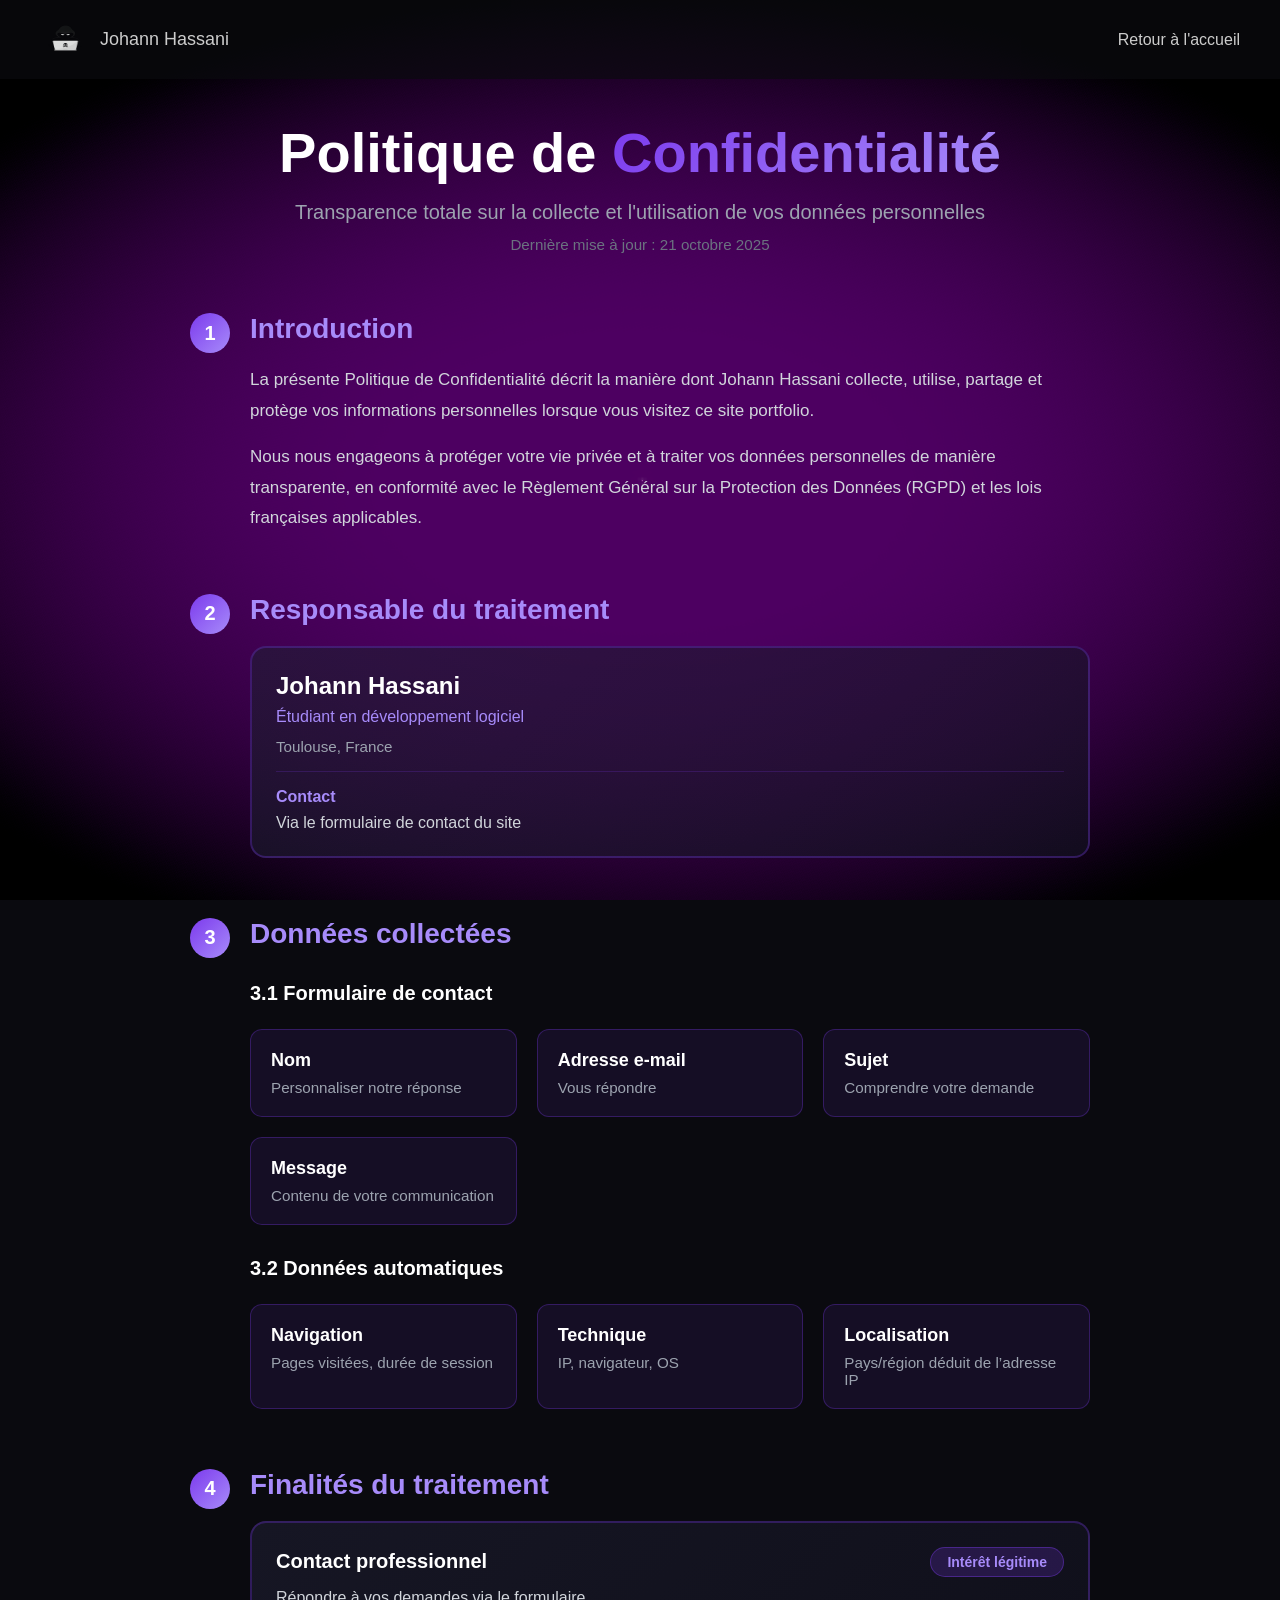
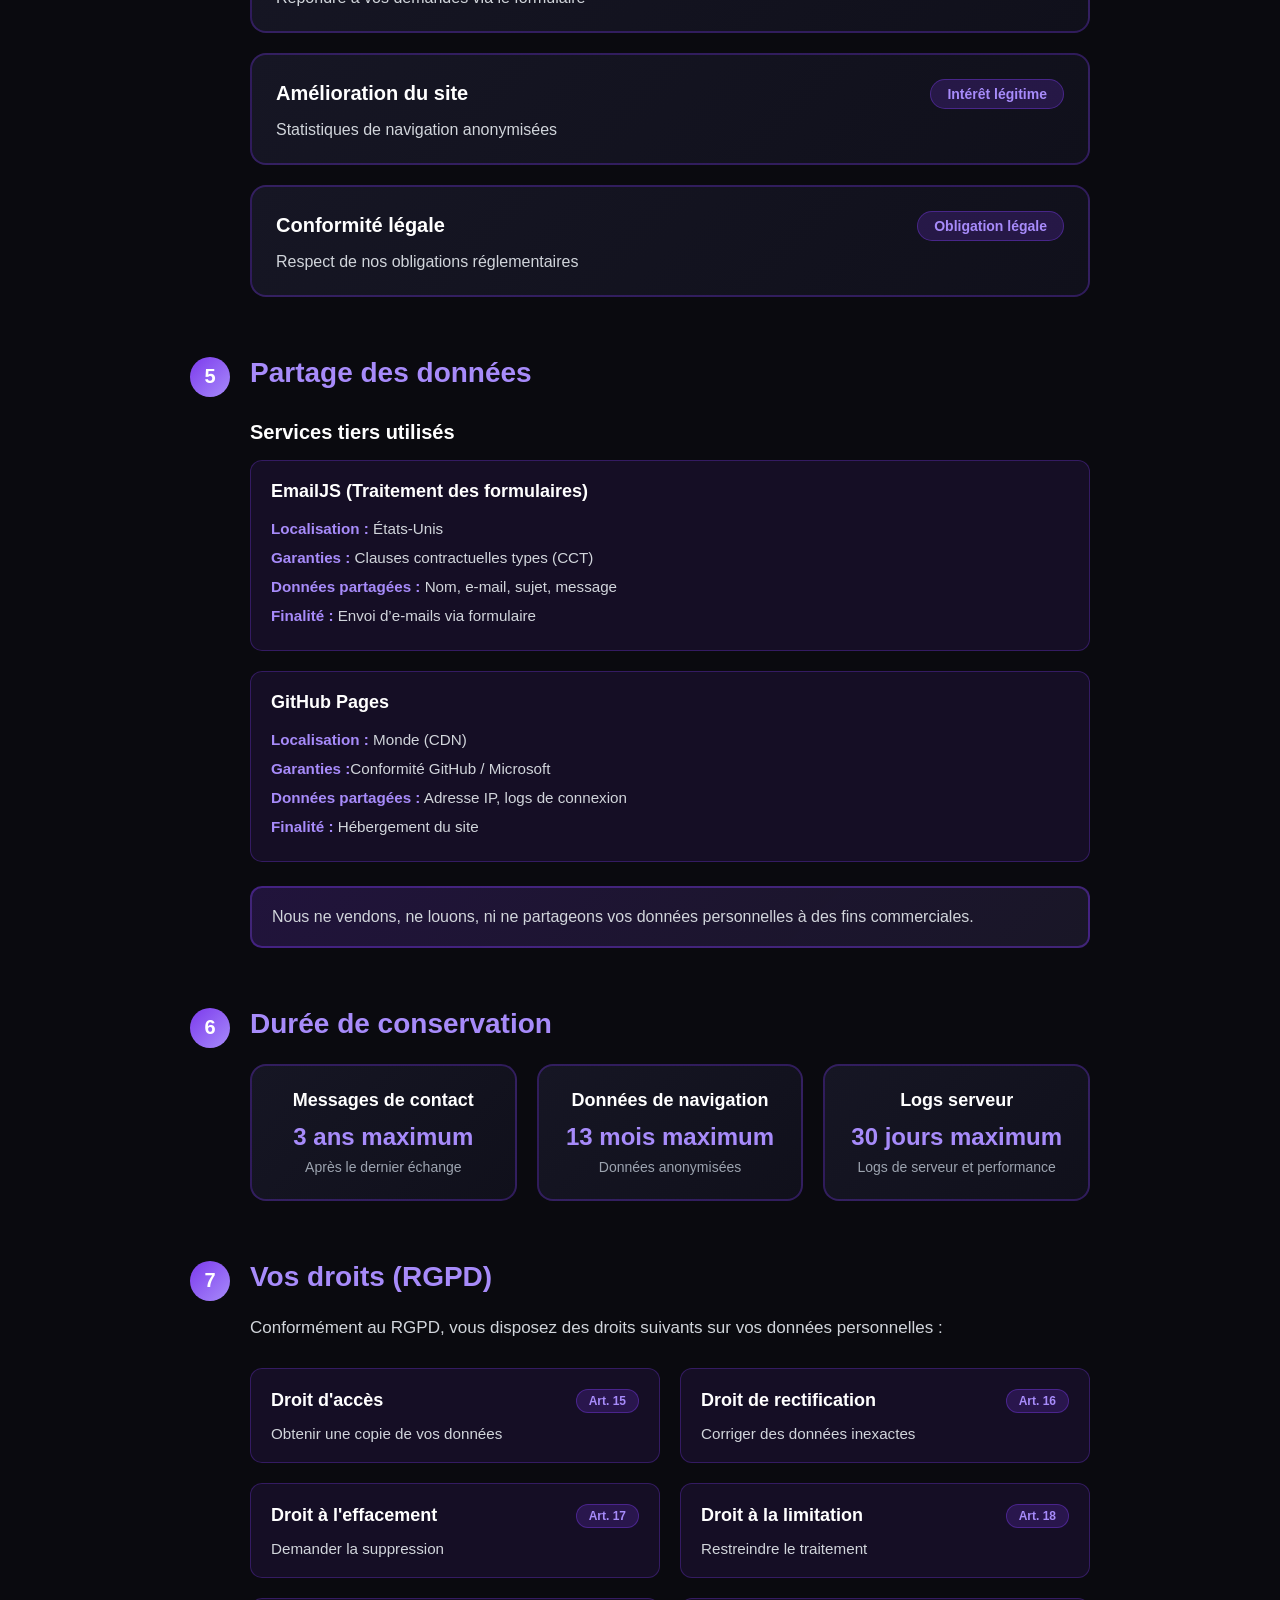
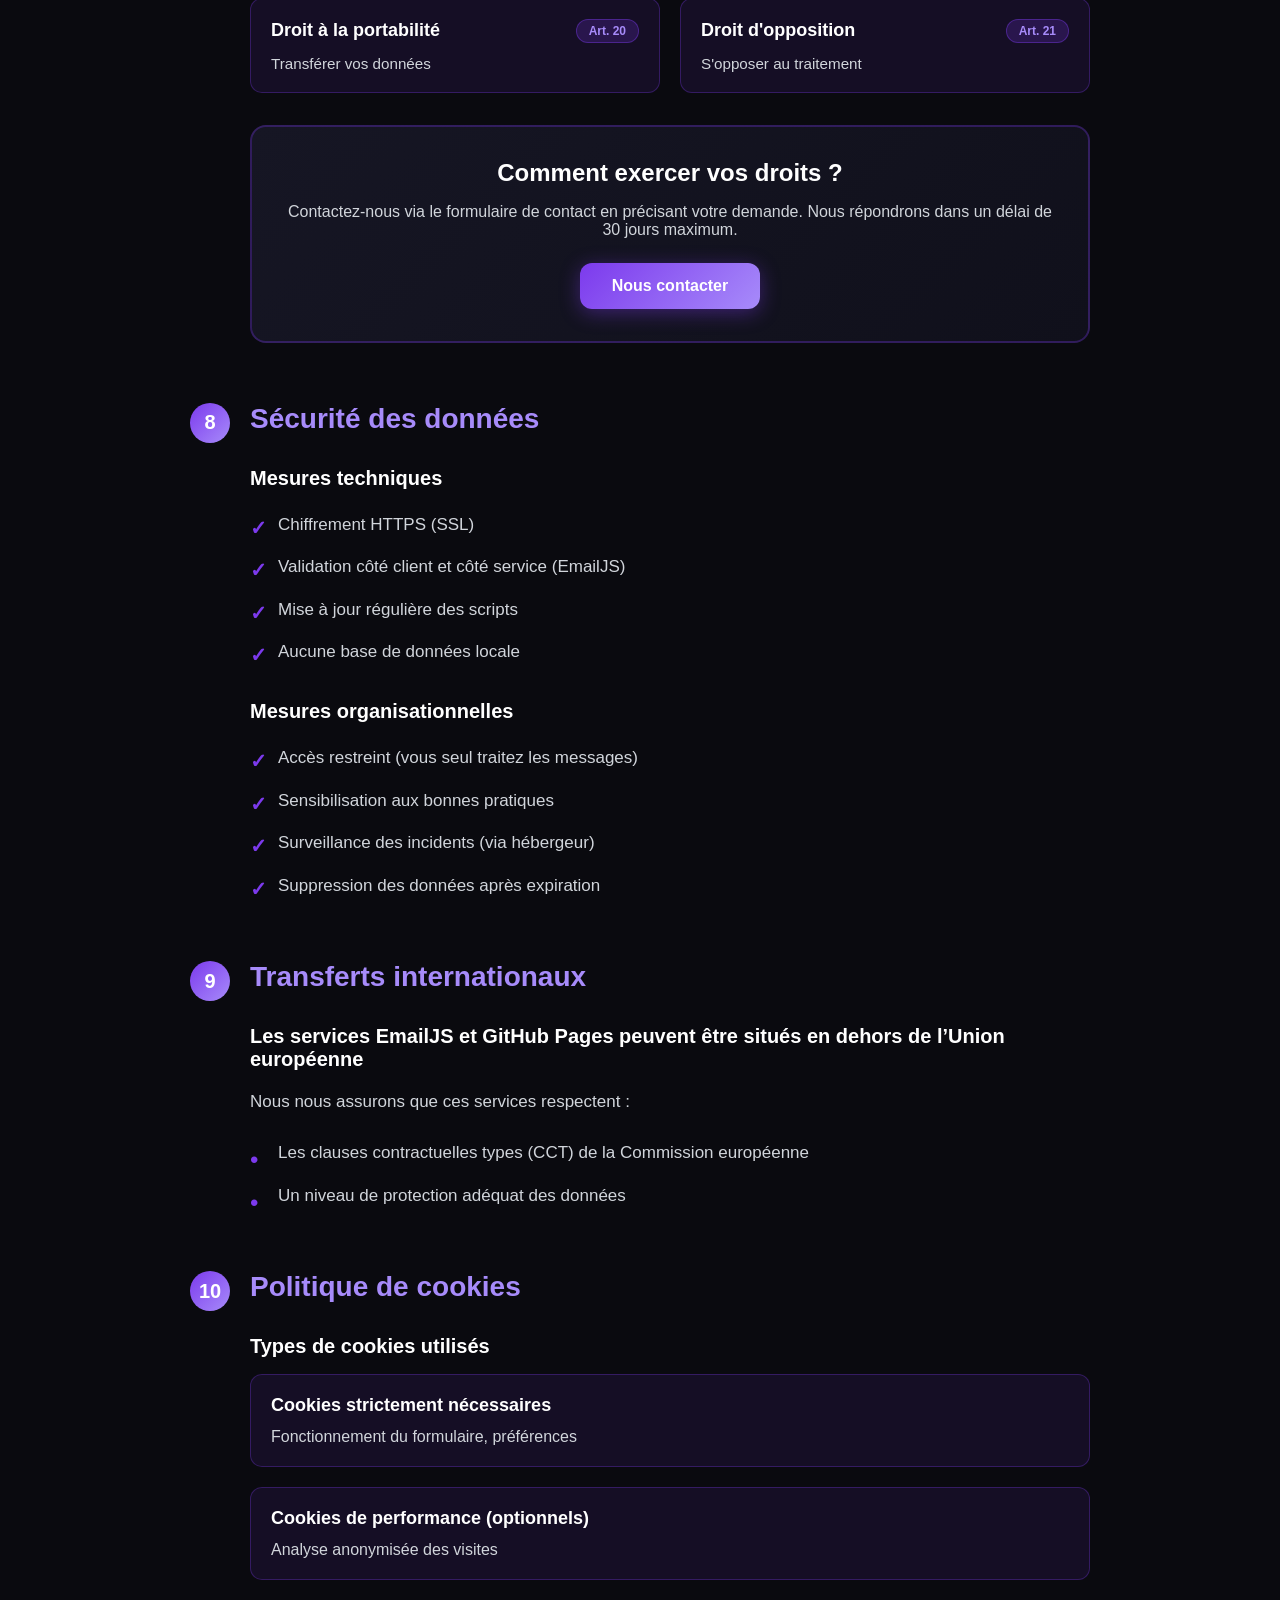
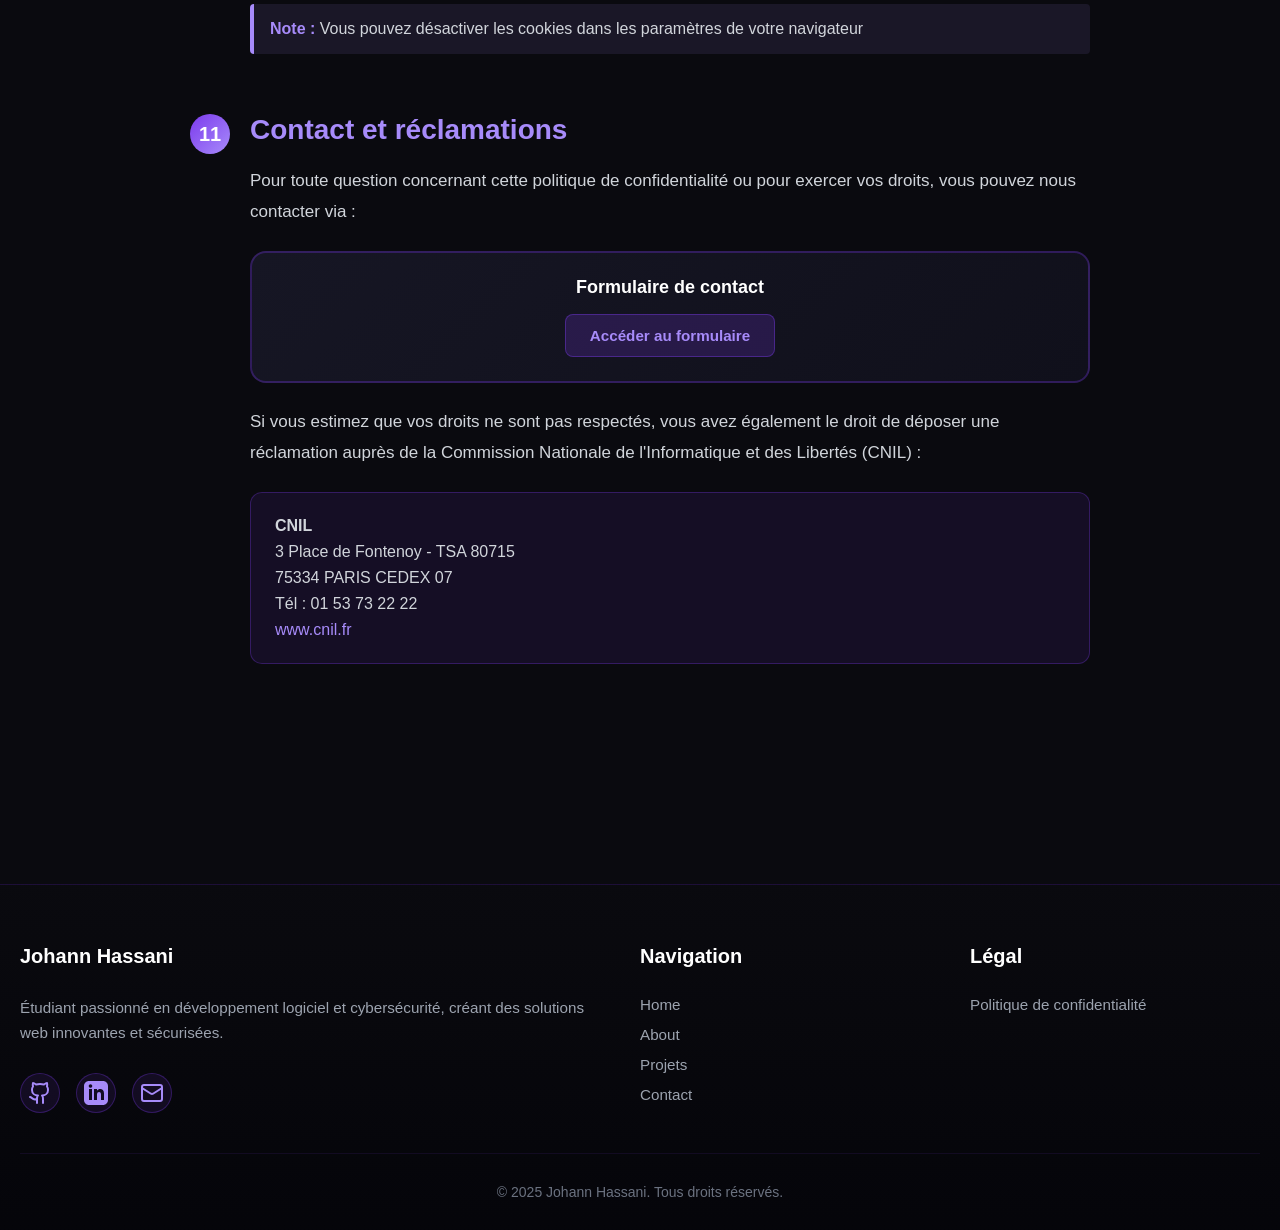
==== privacy-policy.html @ f8944fc4 "finalisation du premier proto" ====
<!DOCTYPE html>
<html lang="fr">
<head>
  <meta charset="UTF-8">
  <meta name="viewport" content="width=device-width, initial-scale=1.0">
  <title>Politique de Confidentialité - Johann Hassani</title>
  <link rel="stylesheet" href="style.css">
</head>
<body>
  <header>
    <div class="logo">
      <a href="index.html"><img src="img/logo 2.png" alt="logo"></a>
      <a href="index.html"><span>Johann Hassani</span></a>
    </div>
    <nav class="navbar">
      <ul>
        <li><a href="index.html">Retour à l'accueil</a></li>
      </ul>
    </nav>
    <button class="hamburger-menu" id="hamburger-menu" aria-label="Menu">
      <svg xmlns="http://www.w3.org/2000/svg" width="24" height="24" viewBox="0 0 24 24" fill="none" stroke="currentColor" stroke-width="2" stroke-linecap="round" stroke-linejoin="round" class="lucide lucide-menu">
        <path d="M4 5h16"/>
        <path d="M4 12h16"/>
        <path d="M4 19h16"/>
      </svg>
    </button>
  </header>

  <div class="mobile-menu-overlay" id="mobile-menu">
    <button class="mobile-menu-close" id="mobile-menu-close" aria-label="Close menu">
      <svg xmlns="http://www.w3.org/2000/svg" width="24" height="24" viewBox="0 0 24 24" fill="none" stroke="currentColor" stroke-width="2" stroke-linecap="round" stroke-linejoin="round">
        <line x1="18" y1="6" x2="6" y2="18"></line>
        <line x1="6" y1="6" x2="18" y2="18"></line>
      </svg>
    </button>
    <nav class="mobile-nav">
      <ul>
        <li><a href="index.html" class="mobile-nav-link">Retour à l'accueil</a></li>
      </ul>
    </nav>
  </div>

  <section class="privacy-policy-section">
    <div class="projects-container">
     
      <div class="privacy-header">
        <h1 class="privacy-title">Politique de <span class="highlight">Confidentialité</span></h1>
        <p class="privacy-subtitle">Transparence totale sur la collecte et l'utilisation de vos données personnelles</p>
        <p class="privacy-updated">Dernière mise à jour : 21 octobre 2025</p>
      </div>

      <div class="privacy-content">
        
        <div class="privacy-section" id="section-1">
          <div class="section-number">1</div>
          <h2 class="privacy-section-title">Introduction</h2>
          <p class="privacy-text">
            La présente Politique de Confidentialité décrit la manière dont Johann Hassani collecte, utilise, partage et protège vos informations personnelles lorsque vous visitez ce site portfolio.
        </p>
          <p class="privacy-text">
            Nous nous engageons à protéger votre vie privée et à traiter vos données personnelles de manière transparente, en conformité avec le Règlement Général sur la Protection des Données (RGPD) et les lois françaises applicables.
          </p>
        </div>

        
        <div class="privacy-section" id="section-2">
          <div class="section-number">2</div>
          <h2 class="privacy-section-title">Responsable du traitement</h2>
          <div class="info-card">
            <h3 class="card-title">Johann Hassani</h3>
            <p class="card-subtitle">Étudiant en développement logiciel</p>
            <p class="card-location">Toulouse, France</p>
            <div class="card-contact">
              <strong>Contact</strong>
              <p>Via le formulaire de contact du site</p>
            </div>
          </div>
        </div>

       
        <div class="privacy-section" id="section-3">
          <div class="section-number">3</div>
          <h2 class="privacy-section-title">Données collectées</h2>
          
          <h3 class="privacy-subsection-title">3.1 Formulaire de contact</h3>
          <div class="data-grid">
            <div class="data-item">
              <h4>Nom</h4>
              <p>Personnaliser notre réponse</p>
            </div>
            <div class="data-item">
              <h4>Adresse e-mail</h4>
              <p>Vous répondre</p>
            </div>
            <div class="data-item">
              <h4>Sujet</h4>
              <p>Comprendre votre demande</p>
            </div>
            <div class="data-item">
              <h4>Message</h4>
              <p>Contenu de votre communication</p>
            </div>
          </div>

          <h3 class="privacy-subsection-title">3.2 Données automatiques</h3>
          <div class="data-grid">
            <div class="data-item">
              <h4>Navigation</h4>
              <p>Pages visitées, durée de session</p>
            </div>
            <div class="data-item">
              <h4>Technique</h4>
              <p>IP, navigateur, OS</p>
            </div>
            <div class="data-item">
              <h4>Localisation</h4>
              <p>Pays/région déduit de l’adresse IP</p>
            </div>
          </div>
        </div>

        
        <div class="privacy-section" id="section-4">
          <div class="section-number">4</div>
          <h2 class="privacy-section-title">Finalités du traitement</h2>
          
          <div class="purpose-card">
            <div class="purpose-header">
              <h3>Contact professionnel</h3>
              <span class="legal-basis">Intérêt légitime</span>
            </div>
            <p>Répondre à vos demandes via le formulaire</p>
          </div>

          <div class="purpose-card">
            <div class="purpose-header">
              <h3>Amélioration du site</h3>
              <span class="legal-basis">Intérêt légitime</span>
            </div>
            <p>Statistiques de navigation anonymisées</p>
          </div>

          <div class="purpose-card">
            <div class="purpose-header">
              <h3>Conformité légale</h3>
              <span class="legal-basis">Obligation légale</span>
            </div>
            <p>Respect de nos obligations réglementaires</p>
          </div>
        </div>

        
        <div class="privacy-section" id="section-5">
          <div class="section-number">5</div>
          <h2 class="privacy-section-title">Partage des données</h2>
          
          <h3 class="privacy-subsection-title">Services tiers utilisés</h3>
          
          <div class="service-card">
            <h4>EmailJS (Traitement des formulaires)</h4>
            <ul class="service-details">
              <li><strong>Localisation :</strong> États-Unis</li>
              <li><strong>Garanties :</strong> Clauses contractuelles types (CCT)</li>
              <li><strong>Données partagées :</strong> Nom, e-mail, sujet, message</li>
              <li><strong>Finalité :</strong> Envoi d’e-mails via formulaire</li>
            </ul>
          </div>

          <div class="service-card">
            <h4>GitHub Pages</h4>
            <ul class="service-details">
              <li><strong>Localisation :</strong> Monde (CDN)</li>
              <li><strong>Garanties :</strong>Conformité GitHub / Microsoft</li>
              <li><strong>Données partagées :</strong> Adresse IP, logs de connexion</li>
              <li><strong>Finalité :</strong> Hébergement du site</li>
            </ul>
          </div>

          <div class="commitment-box">
            <p>Nous ne vendons, ne louons, ni ne partageons vos données personnelles à des fins commerciales.</p>
          </div>
        </div>

       
        <div class="privacy-section" id="section-6">
          <div class="section-number">6</div>
          <h2 class="privacy-section-title">Durée de conservation</h2>
          
          <div class="retention-grid">
            <div class="retention-item">
              <h4>Messages de contact</h4>
              <p class="retention-period">3 ans maximum</p>
              <p class="retention-note">Après le dernier échange</p>
            </div>
            <div class="retention-item">
              <h4>Données de navigation</h4>
              <p class="retention-period">13 mois maximum</p>
              <p class="retention-note">Données anonymisées</p>
            </div>
            <div class="retention-item">
              <h4>Logs serveur</h4>
              <p class="retention-period">30 jours maximum</p>
              <p class="retention-note">Logs de serveur et performance</p>
            </div>
          </div>
        </div>

      
        <div class="privacy-section" id="section-7">
          <div class="section-number">7</div>
          <h2 class="privacy-section-title">Vos droits (RGPD)</h2>
          <p class="privacy-text">
            Conformément au RGPD, vous disposez des droits suivants sur vos données personnelles :
          </p>
          
          <div class="rights-grid">
            <div class="right-item">
              <div class="right-header">
                <h4>Droit d'accès</h4>
                <span class="article">Art. 15</span>
              </div>
              <p>Obtenir une copie de vos données</p>
            </div>
            <div class="right-item">
              <div class="right-header">
                <h4>Droit de rectification</h4>
                <span class="article">Art. 16</span>
              </div>
              <p>Corriger des données inexactes</p>
            </div>
            <div class="right-item">
              <div class="right-header">
                <h4>Droit à l'effacement</h4>
                <span class="article">Art. 17</span>
              </div>
              <p>Demander la suppression</p>
            </div>
            <div class="right-item">
              <div class="right-header">
                <h4>Droit à la limitation</h4>
                <span class="article">Art. 18</span>
              </div>
              <p>Restreindre le traitement</p>
            </div>
            <div class="right-item">
              <div class="right-header">
                <h4>Droit à la portabilité</h4>
                <span class="article">Art. 20</span>
              </div>
              <p>Transférer vos données</p>
            </div>
            <div class="right-item">
              <div class="right-header">
                <h4>Droit d'opposition</h4>
                <span class="article">Art. 21</span>
              </div>
              <p>S'opposer au traitement</p>
            </div>
          </div>

          <div class="exercise-rights-box">
            <h3>Comment exercer vos droits ?</h3>
            <p>Contactez-nous via le formulaire de contact en précisant votre demande. Nous répondrons dans un délai de 30 jours maximum.</p>
            <a href="index.html#contact" class="btn-contact-rights">Nous contacter</a>
          </div>
        </div>

      
        <div class="privacy-section" id="section-8">
          <div class="section-number">8</div>
          <h2 class="privacy-section-title">Sécurité des données</h2>
          
          <h3 class="privacy-subsection-title">Mesures techniques</h3>
          <ul class="security-list">
            <li>Chiffrement HTTPS (SSL)</li>
            <li>Validation côté client et côté service (EmailJS)</li>
            <li>Mise à jour régulière des scripts</li>
            <li>Aucune base de données locale</li>
          </ul>

          <h3 class="privacy-subsection-title">Mesures organisationnelles</h3>
          <ul class="security-list">
            <li>Accès restreint (vous seul traitez les messages)</li>
            <li>Sensibilisation aux bonnes pratiques</li>
            <li>Surveillance des incidents (via hébergeur)</li>
            <li>Suppression des données après expiration</li>
          </ul>
        </div>

       
        <div class="privacy-section" id="section-9">
          <div class="section-number">9</div>
          <h2 class="privacy-section-title">Transferts internationaux</h2>
          
          <h3 class="privacy-subsection-title">Les services EmailJS et GitHub Pages peuvent être situés en dehors de l’Union européenne</h3>
          <p class="privacy-text">
            Nous nous assurons que ces services respectent :
        </p>
          <ul class="transfer-list">
            <li>Les clauses contractuelles types (CCT) de la Commission européenne</li>
            <li>Un niveau de protection adéquat des données</li>
          </ul>
        </div>

      
        <div class="privacy-section" id="section-10">
          <div class="section-number">10</div>
          <h2 class="privacy-section-title">Politique de cookies</h2>
          
          <h3 class="privacy-subsection-title">Types de cookies utilisés</h3>
          
          <div class="cookie-card">
            <h4>Cookies strictement nécessaires</h4>
            <p>Fonctionnement du formulaire, préférences</p>
          </div>

          <div class="cookie-card">
            <h4>Cookies de performance (optionnels)</h4>
            <p>Analyse anonymisée des visites</p>
          </div>

          <p class="cookie-note">
            <strong>Note :</strong> Vous pouvez désactiver les cookies dans les paramètres de votre navigateur
          </p>
        </div>

      
        <div class="privacy-section" id="section-11">
          <div class="section-number">11</div>
          <h2 class="privacy-section-title">Contact et réclamations</h2>
          <p class="privacy-text">
            Pour toute question concernant cette politique de confidentialité ou pour exercer vos droits, 
            vous pouvez nous contacter via :
          </p>
          <div class="contact-methods">
            <div class="contact-method">
              <h4>Formulaire de contact</h4>
              <a href="index.html#contact" class="btn-contact-method">Accéder au formulaire</a>
            </div>
          </div>
          <p class="privacy-text">
            Si vous estimez que vos droits ne sont pas respectés, vous avez également le droit de déposer 
            une réclamation auprès de la Commission Nationale de l'Informatique et des Libertés (CNIL) :
          </p>
          <div class="cnil-info">
            <p><strong>CNIL</strong></p>
            <p>3 Place de Fontenoy - TSA 80715</p>
            <p>75334 PARIS CEDEX 07</p>
            <p>Tél : 01 53 73 22 22</p>
            <p><a href="https://www.cnil.fr" target="_blank" rel="noopener noreferrer">www.cnil.fr</a></p>
          </div>
        </div>
      </div>
    </div>
  </section>

  <footer class="footer">
    <div class="footer-container">
      <div class="footer-grid">
        <div class="footer-column">
          <h3 class="footer-heading">Johann Hassani</h3>
          <p class="footer-text">
            Étudiant passionné en développement logiciel et cybersécurité, 
            créant des solutions web innovantes et sécurisées.
          </p>
          <div class="footer-social">
            <a href="https://github.com/Nawa447" target="_blank" rel="noopener noreferrer" class="social-link" aria-label="GitHub">
              <svg xmlns="http://www.w3.org/2000/svg" width="24" height="24" viewBox="0 0 24 24" fill="none" stroke="currentColor" stroke-width="2" stroke-linecap="round" stroke-linejoin="round" class="lucide lucide-github-icon lucide-github"><path d="M15 22v-4a4.8 4.8 0 0 0-1-3.5c3 0 6-2 6-5.5.08-1.25-.27-2.48-1-3.5.28-1.15.28-2.35 0-3.5 0 0-1 0-3 1.5-2.64-.5-5.36-.5-8 0C6 2 5 2 5 2c-.3 1.15-.3 2.35 0 3.5A5.403 5.403 0 0 0 4 9c0 3.5 3 5.5 6 5.5-.39.49-.68 1.05-.85 1.65-.17.6-.22 1.23-.15 1.85v4"/><path d="M9 18c-4.51 2-5-2-7-2"/></svg>
            </a>
            <a href="https://www.linkedin.com/in/johann-hassani-3046b432a/" target="_blank" rel="noopener noreferrer" class="social-link" aria-label="LinkedIn">
              <svg xmlns="http://www.w3.org/2000/svg" width="24" height="24" viewBox="0 0 24 24" fill="currentColor"><path d="M19 0h-14c-2.761 0-5 2.239-5 5v14c0 2.761 2.239 5 5 5h14c2.762 0 5-2.239 5-5v-14c0-2.761-2.238-5-5-5zm-11 19h-3v-11h3v11zm-1.5-12.268c-.966 0-1.75-.79-1.75-1.764s.784-1.764 1.75-1.764 1.75.79 1.75 1.764-.783 1.764-1.75 1.764zm13.5 12.268h-3v-5.604c0-3.368-4-3.113-4 0v5.604h-3v-11h3v1.765c1.396-2.586 7-2.777 7 2.476v6.759z"/></svg>
            </a>
            <a href="#contact" class="social-link" aria-label="Email">
              <svg xmlns="http://www.w3.org/2000/svg" width="24" height="24" viewBox="0 0 24 24" fill="none" stroke="currentColor" stroke-width="2" stroke-linecap="round" stroke-linejoin="round" class="lucide lucide-mail-icon lucide-mail"><path d="m22 7-8.991 5.727a2 2 0 0 1-2.009 0L2 7"/><rect x="2" y="4" width="20" height="16" rx="2"/></svg>
            </a>
          </div>
        </div>

        <div class="footer-column">
          <h3 class="footer-heading">Navigation</h3>
          <ul class="footer-links">
            <li><a href="#home">Home</a></li>
            <li><a href="#about">About</a></li>
            <li><a href="#projects">Projets</a></li>
            <li><a href="#contact">Contact</a></li>
          </ul>
        </div>

        <div class="footer-column">
          <h3 class="footer-heading">Légal</h3>
          <ul class="footer-links">
            <li><a href="privacy-policy.html">Politique de confidentialité</a></li>
          </ul>
        </div>
      </div>

      <div class="footer-bottom">
        <p class="footer-copyright">
          © 2025 Johann Hassani. Tous droits réservés.
        </p>
      </div>
    </div>
  </footer>

  <script src="open-modal.js"></script>
</body>
</html>
---- style.css ----
/* Reset simple */
* {
  margin: 0;
  padding: 0;
  box-sizing: border-box;
}

body {
  font-family: Arial, sans-serif;
  background-color: #0a0a0f;
  color: white;
  background-image: url("img/test.png");
  background-size: cover;
  background-position: center;
  background-attachment: fixed; /* L'image reste fixe lorsqu'on fait défiler la page */
  min-height: 100vh; /* min-height au lieu de height pour éviter les problèmes de scroll */
}

/* Header */
header {
  position: fixed;
  top: 0;
  left: 0;
  width: 100%;
  background-color: rgba(10, 10, 15, 0.7); /* Fond semi-transparent pour lisibilité */
  display: flex;
  align-items: center;
  justify-content: space-between;
  padding: 12px 40px;
  z-index: 1000;
}
html {
  scroll-behavior: smooth;
}
a {
  text-decoration: none;
}

/* Added hamburger menu styles */
/* Enhanced hamburger menu button with gradient and animations */
.hamburger-menu {
  display: none;
  background: linear-gradient(135deg, rgba(124, 58, 237, 0.2), rgba(167, 139, 250, 0.1));
  border: 2px solid rgba(167, 139, 250, 0.3);
  border-radius: 12px;
  cursor: pointer;
  padding: 10px;
  color: #fff;
  transition: all 0.3s cubic-bezier(0.4, 0, 0.2, 1);
  box-shadow: 0 2px 10px rgba(124, 58, 237, 0.2);
}

.hamburger-menu:hover {
  background: linear-gradient(135deg, rgba(124, 58, 237, 0.3), rgba(167, 139, 250, 0.2));
  border-color: rgba(167, 139, 250, 0.5);
  transform: scale(1.05);
  box-shadow: 0 4px 20px rgba(124, 58, 237, 0.4);
}

.hamburger-menu:active {
  transform: scale(0.95);
}

.hamburger-menu svg {
  display: block;
  width: 28px;
  height: 28px;
}

/* Added mobile menu overlay styles */
/* Enhanced mobile menu overlay with animated gradient background */
.mobile-menu-overlay {
  display: none;
  position: fixed;
  top: 0;
  right: -100%;
  width: 100%;
  height: 100vh;
  background: linear-gradient(135deg, rgba(10, 10, 15, 0.98), rgba(30, 30, 50, 0.98));
  backdrop-filter: blur(20px);
  z-index: 2000;
  transition: right 0.4s cubic-bezier(0.4, 0, 0.2, 1);
  align-items: center;
  justify-content: center;
  overflow: hidden;
}

.mobile-menu-overlay::before {
  content: "";
  position: absolute;
  top: -50%;
  right: -50%;
  width: 200%;
  height: 200%;
  background: radial-gradient(circle, rgba(124, 58, 237, 0.1) 0%, transparent 70%);
  animation: pulse 4s ease-in-out infinite;
}

@keyframes pulse {
  0%,
  100% {
    transform: scale(1);
    opacity: 0.5;
  }
  50% {
    transform: scale(1.1);
    opacity: 0.8;
  }
}

.mobile-menu-overlay.active {
  display: flex;
  right: 0;
}

/* Enhanced close button with circular design and rotation animation */
.mobile-menu-close {
  position: absolute;
  top: 24px;
  right: 24px;
  background: linear-gradient(135deg, rgba(124, 58, 237, 0.3), rgba(167, 139, 250, 0.2));
  border: 2px solid rgba(167, 139, 250, 0.4);
  border-radius: 50%;
  width: 56px;
  height: 56px;
  display: flex;
  align-items: center;
  justify-content: center;
  cursor: pointer;
  color: #ffffff;
  transition: all 0.3s cubic-bezier(0.4, 0, 0.2, 1);
  z-index: 10;
  box-shadow: 0 4px 20px rgba(124, 58, 237, 0.3);
}

.mobile-menu-close:hover {
  background: linear-gradient(135deg, rgba(124, 58, 237, 0.5), rgba(167, 139, 250, 0.3));
  border-color: rgba(167, 139, 250, 0.6);
  transform: rotate(90deg) scale(1.1);
  box-shadow: 0 6px 30px rgba(124, 58, 237, 0.5);
}

.mobile-menu-close:active {
  transform: rotate(90deg) scale(0.95);
}

/* Enhanced mobile navigation with better spacing */
.mobile-nav {
  position: relative;
  z-index: 5;
  width: 100%;
  padding: 0 40px;
}

.mobile-nav ul {
  list-style: none;
  display: flex;
  flex-direction: column;
  gap: 20px;
  text-align: center;
}

/* Enhanced navigation links with gradient effects and animations */
.mobile-nav-link {
  position: relative;
  text-decoration: none;
  color: #fff;
  font-size: 2.5rem;
  font-weight: 700;
  transition: all 0.4s cubic-bezier(0.4, 0, 0.2, 1);
  display: block;
  padding: 16px 24px;
  border-radius: 16px;
  overflow: hidden;
}

.mobile-nav-link::before {
  content: "";
  position: absolute;
  top: 0;
  left: -100%;
  width: 100%;
  height: 100%;
  background: linear-gradient(90deg, transparent, rgba(124, 58, 237, 0.2), transparent);
  transition: left 0.6s ease;
}

.mobile-nav-link:hover::before {
  left: 100%;
}

.mobile-nav-link::after {
  content: "";
  position: absolute;
  bottom: 0;
  left: 50%;
  width: 0;
  height: 3px;
  background: linear-gradient(90deg, #7c3aed, #a78bfa);
  transform: translateX(-50%);
  transition: width 0.4s ease;
  border-radius: 2px;
}

.mobile-nav-link:hover::after {
  width: 80%;
}

.mobile-nav-link:hover {
  color: #a78bfa;
  transform: translateX(12px) scale(1.05);
  text-shadow: 0 0 20px rgba(167, 139, 250, 0.5);
  background: rgba(124, 58, 237, 0.1);
}

.mobile-nav-link:active {
  transform: translateX(8px) scale(1);
}

/* Staggered entrance animations for navigation links */
.mobile-menu-overlay.active .mobile-nav-link {
  animation: slideInRight 0.5s cubic-bezier(0.4, 0, 0.2, 1) forwards;
  opacity: 0;
}

.mobile-menu-overlay.active .mobile-nav-link:nth-child(1) {
  animation-delay: 0.1s;
}

.mobile-menu-overlay.active .mobile-nav-link:nth-child(2) {
  animation-delay: 0.2s;
}

.mobile-menu-overlay.active .mobile-nav-link:nth-child(3) {
  animation-delay: 0.3s;
}

.mobile-menu-overlay.active .mobile-nav-link:nth-child(4) {
  animation-delay: 0.4s;
}

@keyframes slideInRight {
  from {
    opacity: 0;
    transform: translateX(-50px);
  }
  to {
    opacity: 1;
    transform: translateX(0);
  }
}

/* Logo */
.logo {
  display: flex;
  align-items: center;
  font-size: 18px;
  font-weight: bold;
}

.logo img {
  width: 50px; /* Augmenter la taille ici */
  height: 50px; /* Augmenter la taille ici */
  border-radius: 50%;
  margin-right: 10px;
}
.logo span {
  color: #ccc;
  font-weight: 500;
}

/* Navigation */
nav ul {
  display: flex;
  list-style: none;
  gap: 30px;
}

nav a {
  text-decoration: none;
  color: #ccc;
  font-weight: 500;
  transition: color 0.3s;
}

nav a:hover {
  color: #fff;
}

.container {
  display: flex;
  justify-content: center;
  width: 100%;
  margin-top: -40vh;
  padding-top: 0;
  /* Ajout d'un padding-top pour créer de l'espace entre l'intro et le modèle 3D */
  padding-top: 80px;
}

model-viewer {
  width: 60%;
  height: 800px;
}

/* Hero Section */
.hero-section {
  position: relative;
  height: auto;
  min-height: 60vh;
  padding-top: 120px;
  display: flex;
  align-items: center;
  padding-left: 80px;
  overflow: hidden;
  transition: opacity 0.3s;
}

.hero-content {
  position: relative;
  z-index: 2;
  max-width: 800px;
}

.hero-title {
  font-size: 72px;
  font-weight: 800;
  margin-bottom: 20px;
  line-height: 1.1;
  animation: fadeInUp 1s ease-out 0.2s both;
}

.highlight {
  background: linear-gradient(135deg, #7c3aed, #a78bfa);
  -webkit-background-clip: text;
  -webkit-text-fill-color: transparent;
  background-clip: text;
}

.hero-subtitle {
  font-size: 24px;
  color: #ccc;
  font-weight: 300;
  line-height: 1.6;
  animation: fadeInUp 1s ease-out 0.4s both;
}



/* About Section */
.about-section {
  min-height: 100vh;
  padding: 80px 20px;
}

.about-title {
  font-size: 4rem;
  font-weight: 900;
  margin-bottom: 40px;
  color: #ffffff;
  text-align: center;
}

.about-intro {
  background: linear-gradient(135deg, rgba(30, 30, 50, 0.6), rgba(20, 20, 35, 0.6));
  border: 2px solid rgba(124, 58, 237, 0.3);
  border-radius: 20px;
  padding: 40px;
  margin-bottom: 60px;
  text-align: center;
}

.about-subtitle {
  font-size: 2rem;
  font-weight: 700;
  margin-bottom: 20px;
  color: #ffffff;
}

.about-description {
  font-size: 1.125rem;
  line-height: 1.8;
  color: #d1d5db;
  max-width: 900px;
  margin: 0 auto;
}

.about-grid {
  display: grid;
  grid-template-columns: repeat(auto-fit, minmax(450px, 1fr));
  gap: 40px;
  margin-bottom: 60px;
}

.about-column {
  background: linear-gradient(135deg, rgba(30, 30, 50, 0.4), rgba(20, 20, 35, 0.4));
  border: 1px solid rgba(124, 58, 237, 0.2);
  border-radius: 20px;
  padding: 32px;
}

.about-section-header {
  display: flex;
  align-items: center;
  gap: 12px;
  margin-bottom: 24px;
}

.section-icon {
  color: #7c3aed;
  width: 24px;
  height: 24px;
}

.about-section-title {
  font-size: 1.5rem;
  font-weight: 700;
  color: #ffffff;
}

/* Formation List */
.formation-list {
  display: flex;
  flex-direction: column;
  gap: 24px;
}

.formation-item {
  display: flex;
  gap: 16px;
  position: relative;
}

.formation-item:not(:last-child)::after {
  content: "";
  position: absolute;
  left: 7px;
  top: 32px;
  width: 2px;
  height: calc(100% + 8px);
  background: rgba(124, 58, 237, 0.3);
}

.formation-dot {
  width: 16px;
  height: 16px;
  border-radius: 50%;
  background: #7c3aed;
  margin-top: 4px;
  flex-shrink: 0;
  box-shadow: 0 0 10px rgba(124, 58, 237, 0.5);
}

.formation-content {
  flex: 1;
}

.formation-title {
  font-size: 1.125rem;
  font-weight: 600;
  color: #ffffff;
  margin-bottom: 4px;
}

.formation-school {
  font-size: 0.95rem;
  color: #9ca3af;
  margin-bottom: 4px;
}

.formation-date {
  font-size: 0.875rem;
  color: #7c3aed;
  font-weight: 500;
}

/* Skills Tags */
.skills-tags {
  display: flex;
  flex-wrap: wrap;
  gap: 12px;
}

.skill-tag {
  padding: 10px 18px;
  background: rgba(124, 58, 237, 0.15);
  border: 1px solid rgba(124, 58, 237, 0.3);
  border-radius: 12px;
  font-size: 0.95rem;
  font-weight: 500;
  color: #a78bfa;
  transition: all 0.3s ease;
  cursor: default;
}

.skill-tag:hover {
  background: rgba(124, 58, 237, 0.25);
  border-color: rgba(124, 58, 237, 0.5);
  transform: translateY(-2px);
  box-shadow: 0 4px 12px rgba(124, 58, 237, 0.3);
}

/* Download CV Button */
.about-cta {
  display: flex;
  justify-content: center;
  margin-top: 60px;
}

.btn-download-cv {
  display: inline-flex;
  align-items: center;
  gap: 12px;
  padding: 18px 40px;
  background: linear-gradient(135deg, #7c3aed 0%, #a78bfa 100%);
  color: #ffffff;
  font-size: 1.125rem;
  font-weight: 600;
  text-decoration: none;
  border-radius: 16px;
  transition: all 0.3s ease;
  box-shadow: 0 4px 20px rgba(124, 58, 237, 0.4);
}

.btn-download-cv:hover {
  transform: translateY(-4px);
  box-shadow: 0 8px 30px rgba(124, 58, 237, 0.6);
}

.btn-download-cv:active {
  transform: translateY(-2px);
}


/*timline*/
.timeline {
  position: relative;
  max-width: 1200px;
  margin: 100px auto;
}

.box {
  padding: 10px 50px;
  position: relative;
  width: 50%;
}

.job {
  color: #a78bfa;
}

.text-box {
  padding: 20px 30px;
  position: relative;
  background: linear-gradient(135deg, rgba(30, 30, 50, 0.8), #141423e6);
  border: 2px solid rgba(124, 58, 237, 0.3);
  border-radius: 15px;
  font-size: 15px;
}

.left-box {
  left: 0;
}
.right-box {
  left: 50%;
}

.box img {
  position: absolute;
  width: 80px;
  height: 80px;
  border-radius: 50%;
  right: -39px;
  top: 32px;
  z-index: 10;

  background: #1a1a2e;
  border: 3px solid #7c3aed;
  box-shadow: 0 0 20px rgba(124, 58, 237, 0.5);
}

.right-box img {
  left: -41px;
}

.timeline::after {
  content: "";
  position: absolute;
  width: 2px;
  height: 100%;
  background: #7c3aed;
  top: 0;
  left: 50%;
  margin-left: -3px;
  z-index: -1;
  animation: moveline 6s linear forwards;
}
@keyframes moveline {
  0% {
    height: 0;
  }
  100% {
    height: 100%;
  }
}

.text-box h2 {
  font-weight: 600;
}
.text-box small {
  display: inline-block;
  margin-bottom: 15px;
}

.right-box-arrow {
  width: 0;
  height: 0;
  position: absolute;
  top: 28px;
  z-index: 1;
  border-top: 15px solid transparent;
  border-bottom: 15px solid transparent;
  border-right: 15px solid rgba(124, 58, 237, 0.5);
  left: -15px;
}

.list {
  font-size: 18px;
  color: #a78bfa;
  margin-bottom: 20px;
  list-style: none;
  padding: 0;
}

.list li {
  position: relative;
  padding-left: 20px;
  margin-bottom: 12px;
  color: #ccc;
  line-height: 1.6;
  font-size: 15px;
}

.list li::before {
  content: "•";
  position: absolute;
  left: 0;
  color: #7c3aed;
  font-size: 20px;
}

/* Testimonials Section */
.testimonials-section {
  padding: 80px 20px;
}
.testimonials-subtitle {
  font-size: 0.875rem;
  font-weight: 600;
  letter-spacing: 0.1em;
  color: #9ca3af;
  margin-bottom: 16px;
  text-transform: uppercase;
}

.testimonials-title {
  font-size: 4rem;
  font-weight: 900;
  margin-bottom: 60px;
  background: linear-gradient(to right, #ffffff, #a78bfa);
  -webkit-background-clip: text;
  -webkit-text-fill-color: transparent;
  background-clip: text;
}

.testimonials-grid {
  display: grid;
  grid-template-columns: repeat(auto-fit, minmax(320px, 1fr));
  gap: 32px;
  margin-top: 60px;
}
.testimonial-card {
  background: linear-gradient(135deg, rgba(30, 30, 50, 0.6), rgba(20, 20, 35, 0.6));
  border: 1px solid rgba(124, 58, 237, 0.2);
  border-radius: 20px;
  padding: 32px;
  transition: all 0.3s ease;
}

.testimonial-card:hover {
  transform: translateY(-8px);
  border-color: rgba(124, 58, 237, 0.4);
  box-shadow: 0 20px 40px rgba(124, 58, 237, 0.2);
}
.quote-icon {
  font-size: 4rem;
  font-weight: 700;
  color: #7c3aed;
  line-height: 1;
  margin-bottom: 20px;
}

.testimonial-text {
  font-size: 1.125rem;
  line-height: 1.8;
  color: #e5e7eb;
  margin-bottom: 32px;
  min-height: 120px;
}
.testimonial-author {
  display: flex;
  align-items: center;
  justify-content: space-between;
  gap: 16px;
}

.author-info {
  flex: 1;
}

.author-name {
  font-size: 1rem;
  font-weight: 600;
  color: #ffffff;
  margin-bottom: 4px;
}

.author-title {
  font-size: 0.875rem;
  color: #9ca3af;
}

.author-image {
  width: 50px;
  height: 50px;
  border-radius: 50%;
  object-fit: cover;
  border: 2px solid #7c3aed;
  box-shadow: 0 0 15px rgba(124, 58, 237, 0.3);
}



/* Projects Section */
.projects-section {
  min-height: 100vh;
  padding: 80px 20px;
}

.experiences-section {
  min-height: 100vh;
  padding: 80px 20px;
}

.projects-container {
  max-width: 1400px;
  margin: 0 auto;
  padding: 0 20px;
}

.projects-title {
  font-size: 4rem;
  font-weight: 900;
  margin-bottom: 24px;
  background: linear-gradient(to right, #ffffff, #a78bfa);
  -webkit-background-clip: text;
  -webkit-text-fill-color: transparent;
  background-clip: text;
}

.projects-description {
  font-size: 1.125rem;
  line-height: 1.75;
  color: #9ca3af;
  max-width: 900px;
  margin-bottom: 60px;
}

/* Projects Grid */
.projects-grid {
  display: grid;
  grid-template-columns: repeat(auto-fit, minmax(350px, 1fr));
  gap: 32px;
}

/* Project Card */
.project-card {
  cursor: pointer;
  border-radius: 24px;
  overflow: hidden;
  transition: all 0.3s ease;
  border: 1px solid rgba(167, 139, 250, 0.1);
}

.project-card:hover {
  transform: translateY(-8px);
  box-shadow: 0 20px 40px rgba(167, 139, 250, 0.3);
  border-color: rgba(167, 139, 250, 0.3);
}

.project-card-inner {
  height: 100%;
  display: flex;
  flex-direction: column;
}

.project-image-container {
  position: relative;
  width: 100%;
  height: 280px;
  overflow: hidden;
  background: #1a1a2e;
}

.project-image {
  width: 100%;
  height: 100%;
  object-fit: cover;
  transition: transform 0.3s ease;
}

.project-card:hover .project-image {
  transform: scale(1.05);
}

.project-info {
  padding: 24px;
  flex: 1;
  display: flex;
  flex-direction: column;
}

.project-title {
  font-size: 1.875rem;
  font-weight: 700;
  margin-bottom: 12px;
  color: #ffffff;
}

.project-description {
  font-size: 0.95rem;
  line-height: 1.6;
  color: #b4b4c8;
  margin-bottom: 20px;
  flex: 1;
}

.project-technologies {
  display: flex;
  flex-wrap: wrap;
  gap: 12px;
}

.tech-tag {
  font-size: 0.875rem;
  font-weight: 600;
  transition: transform 0.2s ease;
}

.tech-tag:hover {
  transform: scale(1.1);
}

/* Modal */
.modal-overlay {
  display: none;
  position: fixed;
  top: 0;
  left: 0;
  right: 0;
  bottom: 0;
  background-color: rgba(0, 0, 0, 0.85);
  backdrop-filter: blur(8px);
  z-index: 1000;
  padding: 20px;
  overflow-y: auto;
  animation: fadeIn 0.3s ease;
}

.modal-overlay.active {
  display: flex;
  align-items: center;
  justify-content: center;
}

@keyframes fadeIn {
  from {
    opacity: 0;
  }
  to {
    opacity: 1;
  }
}

.modal-content {
  position: relative;
  background: linear-gradient(135deg, #1e1e3f 0%, #2d2d5f 100%);
  border-radius: 32px;
  max-width: 1200px;
  width: 100%;
  max-height: 90vh;
  overflow-y: auto;
  border: 1px solid rgba(167, 139, 250, 0.2);
  animation: slideUp 0.3s ease;
}

@keyframes slideUp {
  from {
    transform: translateY(50px);
    opacity: 0;
  }
  to {
    transform: translateY(0);
    opacity: 1;
  }
}

.modal-close-button {
  position: absolute;
  top: 24px;
  right: 24px;
  background: rgba(255, 255, 255, 0.1);
  border: none;
  border-radius: 50%;
  width: 48px;
  height: 48px;
  display: flex;
  align-items: center;
  justify-content: center;
  cursor: pointer;
  color: #ffffff;
  transition: all 0.2s ease;
  z-index: 10;
}

.modal-close-button:hover {
  background: rgba(255, 255, 255, 0.2);
  transform: rotate(90deg);
}

.modal-body {
  padding: 48px;
}

.modal-title {
  font-size: 3rem;
  font-weight: 800;
  margin-bottom: 32px;
  background: linear-gradient(to right, #ffffff, #a78bfa);
  -webkit-background-clip: text;
  -webkit-text-fill-color: transparent;
  background-clip: text;
}

.modal-image-container {
  position: relative;
  width: 100%;
  height: 500px;
  border-radius: 20px;
  overflow: hidden;
  margin-bottom: 32px;
  background: #1a1a2e;
}

.modal-image {
  width: 100%;
  height: 100%;
  object-fit: cover;
}

.modal-technologies {
  display: flex;
  flex-wrap: wrap;
  gap: 16px;
  margin-bottom: 40px;
}

.tech-badge {
  padding: 10px 20px;
  border-radius: 12px;
  font-size: 1rem;
  font-weight: 600;
  transition: transform 0.2s ease;
}

.tech-badge:hover {
  transform: scale(1.05);
}

.modal-section {
  margin-bottom: 40px;
}

.modal-section-title {
  font-size: 1.5rem;
  font-weight: 700;
  margin-bottom: 16px;
  color: #a78bfa;
}

.modal-section-text {
  font-size: 1.125rem;
  line-height: 1.8;
  color: #d1d5db;
}

.modal-actions {
  display: flex;
  gap: 16px;
  flex-wrap: wrap;
}

.btn-primary,
.btn-secondary {
  display: inline-flex;
  align-items: center;
  gap: 10px;
  padding: 14px 28px;
  border-radius: 12px;
  font-size: 1rem;
  font-weight: 600;
  text-decoration: none;
  transition: all 0.3s ease;
  cursor: pointer;
}

.btn-primary {
  background: linear-gradient(135deg, #a78bfa 0%, #8b5cf6 100%);
  color: #ffffff;
  border: none;
}

.btn-primary:hover {
  transform: translateY(-2px);
  box-shadow: 0 10px 25px rgba(167, 139, 250, 0.4);
}

.btn-secondary {
  background: rgba(255, 255, 255, 0.1);
  color: #ffffff;
  border: 1px solid rgba(255, 255, 255, 0.2);
}

.btn-secondary:hover {
  background: rgba(255, 255, 255, 0.15);
  border-color: rgba(255, 255, 255, 0.3);
}


/* Contact Section */
.contact-section {
  min-height: 100vh;
  padding: 80px 20px;
}

.contact-title {
  font-size: 4rem;
  font-weight: 900;
  margin-bottom: 24px;
  color: #ffffff;
  text-align: center;
}

.contact-highlight {
  color: #7c3aed;
}

.contact-description {
  font-size: 1.125rem;
  line-height: 1.75;
  color: #9ca3af;
  max-width: 700px;
  margin: 0 auto 60px;
  text-align: center;
}

.contact-container {
  max-width: 800px;
  margin: 0 auto;
}

.contact-form {
  background: linear-gradient(135deg, rgba(30, 30, 50, 0.6), rgba(20, 20, 35, 0.6));
  border: 2px solid rgba(124, 58, 237, 0.3);
  border-radius: 24px;
  padding: 48px;
  transition: all 0.3s ease;
}

.contact-form:hover {
  border-color: rgba(124, 58, 237, 0.5);
  box-shadow: 0 20px 40px rgba(124, 58, 237, 0.2);
}

.form-row {
  display: grid;
  grid-template-columns: repeat(2, 1fr);
  gap: 24px;
  margin-bottom: 24px;
}

.form-group {
  display: flex;
  flex-direction: column;
  gap: 8px;
}

.form-group label {
  font-size: 0.95rem;
  font-weight: 600;
  color: #a78bfa;
  margin-bottom: 4px;
}

.form-group input,
.form-group textarea {
  width: 100%;
  padding: 14px 18px;
  background: rgba(10, 10, 15, 0.6);
  border: 2px solid rgba(124, 58, 237, 0.2);
  border-radius: 12px;
  color: #ffffff;
  font-size: 1rem;
  font-family: inherit;
  transition: all 0.3s ease;
  outline: none;
}

.form-group input::placeholder,
.form-group textarea::placeholder {
  color: #6b7280;
}

.form-group input:focus,
.form-group textarea:focus {
  border-color: #7c3aed;
  box-shadow: 0 0 0 3px rgba(124, 58, 237, 0.1);
}

.form-group textarea {
  resize: vertical;
  min-height: 150px;
}

.btn-submit {
  width: 100%;
  display: flex;
  align-items: center;
  justify-content: center;
  gap: 12px;
  padding: 16px 32px;
  background: linear-gradient(135deg, #7c3aed 0%, #a78bfa 100%);
  color: #ffffff;
  font-size: 1.125rem;
  font-weight: 600;
  border: none;
  border-radius: 12px;
  cursor: pointer;
  transition: all 0.3s ease;
  box-shadow: 0 4px 20px rgba(124, 58, 237, 0.4);
  margin-top: 24px;
}

.btn-submit:hover {
  transform: translateY(-2px);
  box-shadow: 0 8px 30px rgba(124, 58, 237, 0.6);
}

.btn-submit:active {
  transform: translateY(0);
}

.btn-submit:disabled {
  opacity: 0.6;
  cursor: not-allowed;
  transform: none;
}

.form-message {
  margin-top: 20px;
  padding: 16px;
  border-radius: 12px;
  font-size: 1rem;
  font-weight: 500;
  text-align: center;
  display: none;
  animation: slideDown 0.3s ease;
}

@keyframes slideDown {
  from {
    opacity: 0;
    transform: translateY(-10px);
  }
  to {
    opacity: 1;
    transform: translateY(0);
  }
}

.form-message.success {
  display: block;
  background: rgba(34, 197, 94, 0.1);
  border: 2px solid rgba(34, 197, 94, 0.3);
  color: #22c55e;
}

.form-message.error {
  display: block;
  background: rgba(239, 68, 68, 0.1);
  border: 2px solid rgba(239, 68, 68, 0.3);
  color: #ef4444;
}

/* Footer Section */
.footer {
  background: linear-gradient(180deg, rgba(10, 10, 15, 0.98) 0%, rgba(5, 5, 10, 0.98) 100%);
  border-top: 1px solid rgba(124, 58, 237, 0.2);
  padding: 60px 20px 30px;
  margin-top: 80px;
}

.footer-container {
  max-width: 1400px;
  margin: 0 auto;
}

.footer-grid {
  display: grid;
  grid-template-columns: 2fr 1fr 1fr; /* Three columns on desktop, first column wider */
  gap: 40px;
  margin-bottom: 40px;
}


.footer-column {
  display: flex;
  flex-direction: column;
  gap: 20px;
}

.footer-heading {
  font-size: 1.25rem;
  font-weight: 700;
  color: #ffffff;
  margin-bottom: 8px;
}

.footer-text {
  font-size: 0.95rem;
  line-height: 1.6;
  color: #9ca3af;
}

.footer-social {
  display: flex;
  gap: 16px;
  margin-top: 8px;
}

.social-link {
  display: flex;
  align-items: center;
  justify-content: center;
  width: 40px;
  height: 40px;
  background: rgba(124, 58, 237, 0.1);
  border: 1px solid rgba(124, 58, 237, 0.3);
  border-radius: 50%;
  color: #a78bfa;
  transition: all 0.3s ease;
}

.social-link:hover {
  background: rgba(124, 58, 237, 0.2);
  border-color: rgba(124, 58, 237, 0.5);
  transform: translateY(-4px);
  box-shadow: 0 8px 20px rgba(124, 58, 237, 0.3);
}

.footer-links {
  list-style: none;
  padding: 0;
  margin: 0;
  display: flex;
  flex-direction: column;
  gap: 12px;
}

.footer-links a {
  color: #9ca3af;
  font-size: 0.95rem;
  transition: color 0.3s ease;
}

.footer-links a:hover {
  color: #a78bfa;
}

.footer-bottom {
  padding-top: 30px;
  border-top: 1px solid rgba(124, 58, 237, 0.1);
  text-align: center;
}

.footer-copyright {
  font-size: 0.875rem;
  color: #6b7280;
}

/* Reset simple */
* {
  margin: 0;
  padding: 0;
  box-sizing: border-box;
}

body {
  font-family: Arial, sans-serif;
  background-color: #0a0a0f;
  color: white;
  background-image: url("img/test.png");
  background-size: cover;
  background-position: center;
  background-attachment: fixed;
  min-height: 100vh;
}

/* Header */
header {
  position: fixed;
  top: 0;
  left: 0;
  width: 100%;
  background-color: rgba(10, 10, 15, 0.7);
  display: flex;
  align-items: center;
  justify-content: space-between;
  padding: 12px 40px;
  z-index: 1000;
}

html {
  scroll-behavior: smooth;
}

a {
  text-decoration: none;
}

/* Logo */
.logo {
  display: flex;
  align-items: center;
  font-size: 18px;
  font-weight: bold;
}

.logo img {
  width: 50px;
  height: 50px;
  border-radius: 50%;
  margin-right: 10px;
}

.logo span {
  color: #ccc;
  font-weight: 500;
}

/* Navigation */
nav ul {
  display: flex;
  list-style: none;
  gap: 30px;
}

nav a {
  text-decoration: none;
  color: #ccc;
  font-weight: 500;
  transition: color 0.3s;
}

nav a:hover {
  color: #fff;
}

/* Enhanced hamburger menu button with gradient and animations */
.hamburger-menu {
  display: none;
  background: linear-gradient(135deg, rgba(124, 58, 237, 0.2), rgba(167, 139, 250, 0.1));
  border: 2px solid rgba(167, 139, 250, 0.3);
  border-radius: 12px;
  cursor: pointer;
  padding: 10px;
  color: #fff;
  transition: all 0.3s cubic-bezier(0.4, 0, 0.2, 1);
  box-shadow: 0 2px 10px rgba(124, 58, 237, 0.2);
}

.hamburger-menu:hover {
  background: linear-gradient(135deg, rgba(124, 58, 237, 0.3), rgba(167, 139, 250, 0.2));
  border-color: rgba(167, 139, 250, 0.5);
  transform: scale(1.05);
  box-shadow: 0 4px 20px rgba(124, 58, 237, 0.4);
}

.hamburger-menu svg {
  display: block;
  width: 28px;
  height: 28px;
}

/* Enhanced mobile menu overlay with animated gradient background */
.mobile-menu-overlay {
  display: none;
  position: fixed;
  top: 0;
  right: -100%;
  width: 100%;
  height: 100vh;
  background: linear-gradient(135deg, rgba(10, 10, 15, 0.98), rgba(30, 30, 50, 0.98));
  backdrop-filter: blur(20px);
  z-index: 2000;
  transition: right 0.4s cubic-bezier(0.4, 0, 0.2, 1);
  align-items: center;
  justify-content: center;
  overflow: hidden;
}

.mobile-menu-overlay.active {
  display: flex;
  right: 0;
}

/* Enhanced close button */
.mobile-menu-close {
  position: absolute;
  top: 24px;
  right: 24px;
  background: linear-gradient(135deg, rgba(124, 58, 237, 0.3), rgba(167, 139, 250, 0.2));
  border: 2px solid rgba(167, 139, 250, 0.4);
  border-radius: 50%;
  width: 56px;
  height: 56px;
  display: flex;
  align-items: center;
  justify-content: center;
  cursor: pointer;
  color: #ffffff;
  transition: all 0.3s cubic-bezier(0.4, 0, 0.2, 1);
  z-index: 10;
  box-shadow: 0 4px 20px rgba(124, 58, 237, 0.3);
}

.mobile-menu-close:hover {
  transform: rotate(90deg) scale(1.1);
  box-shadow: 0 6px 30px rgba(124, 58, 237, 0.5);
}

/* Enhanced mobile navigation */
.mobile-nav {
  position: relative;
  z-index: 5;
  width: 100%;
  padding: 0 40px;
}

.mobile-nav ul {
  list-style: none;
  display: flex;
  flex-direction: column;
  gap: 20px;
  text-align: center;
}

.mobile-nav-link {
  position: relative;
  text-decoration: none;
  color: #fff;
  font-size: 2.5rem;
  font-weight: 700;
  transition: all 0.4s cubic-bezier(0.4, 0, 0.2, 1);
  display: block;
  padding: 16px 24px;
  border-radius: 16px;
}

.mobile-nav-link:hover {
  color: #a78bfa;
  transform: translateX(12px) scale(1.05);
  background: rgba(124, 58, 237, 0.1);
}

/* Privacy Policy Section */
.privacy-policy-section {
  min-height: 100vh;
  padding: 120px 20px 80px;
}

.privacy-header {
  text-align: center;
  margin-bottom: 60px;
}

.privacy-title {
  font-size: 3.5rem;
  font-weight: 900;
  margin-bottom: 16px;
  color: #ffffff;
}

.privacy-subtitle {
  font-size: 1.25rem;
  color: #9ca3af;
  margin-bottom: 12px;
}

.privacy-updated {
  font-size: 0.95rem;
  color: #6b7280;
}

.privacy-toc {
  background: linear-gradient(135deg, rgba(30, 30, 50, 0.6), rgba(20, 20, 35, 0.6));
  border: 2px solid rgba(124, 58, 237, 0.3);
  border-radius: 20px;
  padding: 32px;
  margin-bottom: 60px;
}

.toc-title {
  font-size: 1.5rem;
  font-weight: 700;
  color: #a78bfa;
  margin-bottom: 20px;
}

.toc-list {
  list-style: none;
  padding: 0;
  margin: 0;
  display: grid;
  grid-template-columns: repeat(auto-fit, minmax(250px, 1fr));
  gap: 12px;
}

.toc-list li {
  padding: 0;
}

.toc-list a {
  color: #d1d5db;
  font-size: 1rem;
  transition: color 0.3s ease;
  display: block;
  padding: 8px 0;
}

.toc-list a:hover {
  color: #a78bfa;
}

.privacy-content {
  max-width: 900px;
  margin: 0 auto;
}

.privacy-section {
  position: relative;
  margin-bottom: 60px;
  padding-left: 60px;
}

.section-number {
  position: absolute;
  left: 0;
  top: 0;
  width: 40px;
  height: 40px;
  background: linear-gradient(135deg, #7c3aed, #a78bfa);
  border-radius: 50%;
  display: flex;
  align-items: center;
  justify-content: center;
  font-size: 1.25rem;
  font-weight: 700;
  color: #ffffff;
}

.privacy-section-title {
  font-size: 1.75rem;
  font-weight: 700;
  color: #a78bfa;
  margin-bottom: 20px;
}

.privacy-subsection-title {
  font-size: 1.25rem;
  font-weight: 600;
  color: #ffffff;
  margin-top: 32px;
  margin-bottom: 16px;
}

.privacy-text {
  font-size: 1.0625rem;
  line-height: 1.8;
  color: #d1d5db;
  margin-bottom: 16px;
}

.info-card {
  background: linear-gradient(135deg, rgba(30, 30, 50, 0.6), rgba(20, 20, 35, 0.6));
  border: 2px solid rgba(124, 58, 237, 0.3);
  border-radius: 16px;
  padding: 24px;
  margin-top: 20px;
}

.card-title {
  font-size: 1.5rem;
  font-weight: 700;
  color: #ffffff;
  margin-bottom: 8px;
}

.card-subtitle {
  font-size: 1rem;
  color: #a78bfa;
  margin-bottom: 12px;
}

.card-location {
  font-size: 0.95rem;
  color: #9ca3af;
  margin-bottom: 16px;
}

.card-contact {
  margin-top: 16px;
  padding-top: 16px;
  border-top: 1px solid rgba(124, 58, 237, 0.2);
}

.card-contact strong {
  color: #a78bfa;
  display: block;
  margin-bottom: 8px;
}

.card-contact p {
  color: #d1d5db;
  margin: 0;
}

.data-grid {
  display: grid;
  grid-template-columns: repeat(auto-fit, minmax(200px, 1fr));
  gap: 20px;
  margin: 24px 0;
}

.data-item {
  background: rgba(124, 58, 237, 0.1);
  border: 1px solid rgba(124, 58, 237, 0.3);
  border-radius: 12px;
  padding: 20px;
  transition: all 0.3s ease;
}

.data-item:hover {
  border-color: rgba(124, 58, 237, 0.5);
  transform: translateY(-4px);
}

.data-item h4 {
  font-size: 1.125rem;
  font-weight: 600;
  color: #ffffff;
  margin-bottom: 8px;
}

.data-item p {
  font-size: 0.95rem;
  color: #9ca3af;
  margin: 0;
}

.purpose-card {
  background: linear-gradient(135deg, rgba(30, 30, 50, 0.6), rgba(20, 20, 35, 0.6));
  border: 2px solid rgba(124, 58, 237, 0.3);
  border-radius: 16px;
  padding: 24px;
  margin-bottom: 20px;
  transition: all 0.3s ease;
}

.purpose-card:hover {
  border-color: rgba(124, 58, 237, 0.5);
  transform: translateY(-4px);
}

.purpose-header {
  display: flex;
  align-items: center;
  justify-content: space-between;
  margin-bottom: 12px;
  flex-wrap: wrap;
  gap: 12px;
}

.purpose-header h3 {
  font-size: 1.25rem;
  font-weight: 600;
  color: #ffffff;
  margin: 0;
}

.legal-basis {
  display: inline-block;
  padding: 6px 16px;
  background: rgba(124, 58, 237, 0.2);
  border: 1px solid rgba(124, 58, 237, 0.4);
  border-radius: 20px;
  font-size: 0.875rem;
  font-weight: 600;
  color: #a78bfa;
}

.purpose-card p {
  color: #d1d5db;
  margin: 0;
}

.service-card {
  background: rgba(124, 58, 237, 0.1);
  border: 1px solid rgba(124, 58, 237, 0.3);
  border-radius: 12px;
  padding: 20px;
  margin-bottom: 20px;
}

.service-card h4 {
  font-size: 1.125rem;
  font-weight: 600;
  color: #ffffff;
  margin-bottom: 12px;
}

.service-details {
  list-style: none;
  padding: 0;
  margin: 0;
}

.service-details li {
  font-size: 0.95rem;
  color: #d1d5db;
  padding: 6px 0;
}

.service-details strong {
  color: #a78bfa;
}

.commitment-box {
  background: linear-gradient(135deg, rgba(124, 58, 237, 0.2), rgba(167, 139, 250, 0.1));
  border: 2px solid rgba(124, 58, 237, 0.4);
  border-radius: 12px;
  padding: 20px;
  margin-top: 24px;
}

.commitment-box h4 {
  font-size: 1.125rem;
  font-weight: 600;
  color: #ffffff;
  margin-bottom: 12px;
}

.commitment-box p {
  color: #d1d5db;
  margin: 0;
}

.retention-grid {
  display: grid;
  grid-template-columns: repeat(auto-fit, minmax(250px, 1fr));
  gap: 20px;
  margin-top: 24px;
}

.retention-item {
  background: linear-gradient(135deg, rgba(30, 30, 50, 0.6), rgba(20, 20, 35, 0.6));
  border: 2px solid rgba(124, 58, 237, 0.3);
  border-radius: 16px;
  padding: 24px;
  text-align: center;
  transition: all 0.3s ease;
}

.retention-item:hover {
  border-color: rgba(124, 58, 237, 0.5);
  transform: translateY(-4px);
}

.retention-item h4 {
  font-size: 1.125rem;
  font-weight: 600;
  color: #ffffff;
  margin-bottom: 12px;
}

.retention-period {
  font-size: 1.5rem;
  font-weight: 700;
  color: #a78bfa;
  margin-bottom: 8px;
}

.retention-note {
  font-size: 0.875rem;
  color: #9ca3af;
  margin: 0;
}

.rights-grid {
  display: grid;
  grid-template-columns: repeat(auto-fit, minmax(280px, 1fr));
  gap: 20px;
  margin: 24px 0;
}

.right-item {
  background: rgba(124, 58, 237, 0.1);
  border: 1px solid rgba(124, 58, 237, 0.3);
  border-radius: 12px;
  padding: 20px;
  transition: all 0.3s ease;
}

.right-item:hover {
  border-color: rgba(124, 58, 237, 0.5);
  transform: translateY(-4px);
}

.right-header {
  display: flex;
  align-items: center;
  justify-content: space-between;
  margin-bottom: 12px;
  gap: 12px;
}

.right-header h4 {
  font-size: 1.125rem;
  font-weight: 600;
  color: #ffffff;
  margin: 0;
}

.article {
  display: inline-block;
  padding: 4px 12px;
  background: rgba(124, 58, 237, 0.2);
  border: 1px solid rgba(124, 58, 237, 0.4);
  border-radius: 12px;
  font-size: 0.75rem;
  font-weight: 600;
  color: #a78bfa;
}

.right-item p {
  color: #d1d5db;
  font-size: 0.95rem;
  margin: 0;
}

.exercise-rights-box {
  background: linear-gradient(135deg, rgba(30, 30, 50, 0.6), rgba(20, 20, 35, 0.6));
  border: 2px solid rgba(124, 58, 237, 0.3);
  border-radius: 16px;
  padding: 32px;
  margin-top: 32px;
  text-align: center;
}

.exercise-rights-box h3 {
  font-size: 1.5rem;
  font-weight: 700;
  color: #ffffff;
  margin-bottom: 16px;
}

.exercise-rights-box p {
  color: #d1d5db;
  margin-bottom: 24px;
}

.btn-contact-rights {
  display: inline-flex;
  align-items: center;
  gap: 12px;
  padding: 14px 32px;
  background: linear-gradient(135deg, #7c3aed 0%, #a78bfa 100%);
  color: #ffffff;
  font-size: 1rem;
  font-weight: 600;
  text-decoration: none;
  border-radius: 12px;
  transition: all 0.3s ease;
  box-shadow: 0 4px 20px rgba(124, 58, 237, 0.4);
}

.btn-contact-rights:hover {
  transform: translateY(-2px);
  box-shadow: 0 8px 30px rgba(124, 58, 237, 0.6);
}

.security-list {
  list-style: none;
  padding: 0;
  margin: 20px 0;
}

.security-list li {
  position: relative;
  padding-left: 28px;
  margin-bottom: 12px;
  font-size: 1.0625rem;
  line-height: 1.8;
  color: #d1d5db;
}

.security-list li::before {
  content: "✓";
  position: absolute;
  left: 0;
  color: #7c3aed;
  font-size: 20px;
  font-weight: 700;
}

.transfer-list {
  list-style: none;
  padding: 0;
  margin: 20px 0;
}

.transfer-list li {
  position: relative;
  padding-left: 28px;
  margin-bottom: 12px;
  font-size: 1.0625rem;
  line-height: 1.8;
  color: #d1d5db;
}

.transfer-list li::before {
  content: "•";
  position: absolute;
  left: 0;
  color: #7c3aed;
  font-size: 24px;
}

.cookie-card {
  background: rgba(124, 58, 237, 0.1);
  border: 1px solid rgba(124, 58, 237, 0.3);
  border-radius: 12px;
  padding: 20px;
  margin-bottom: 20px;
}

.cookie-card h4 {
  font-size: 1.125rem;
  font-weight: 600;
  color: #ffffff;
  margin-bottom: 12px;
}

.cookie-card p {
  color: #d1d5db;
  margin: 0;
}

.cookie-note {
  background: rgba(167, 139, 250, 0.1);
  border-left: 4px solid #a78bfa;
  padding: 16px;
  margin-top: 24px;
  border-radius: 4px;
  color: #d1d5db;
}

.cookie-note strong {
  color: #a78bfa;
}

.contact-methods {
  display: grid;
  grid-template-columns: repeat(auto-fit, minmax(250px, 1fr));
  gap: 20px;
  margin: 24px 0;
}

.contact-method {
  background: linear-gradient(135deg, rgba(30, 30, 50, 0.6), rgba(20, 20, 35, 0.6));
  border: 2px solid rgba(124, 58, 237, 0.3);
  border-radius: 16px;
  padding: 24px;
  text-align: center;
}

.contact-method h4 {
  font-size: 1.125rem;
  font-weight: 600;
  color: #ffffff;
  margin-bottom: 16px;
}

.btn-contact-method {
  display: inline-flex;
  align-items: center;
  gap: 8px;
  padding: 12px 24px;
  background: rgba(124, 58, 237, 0.2);
  border: 1px solid rgba(124, 58, 237, 0.4);
  color: #a78bfa;
  font-size: 0.95rem;
  font-weight: 600;
  text-decoration: none;
  border-radius: 8px;
  transition: all 0.3s ease;
}

.btn-contact-method:hover {
  background: rgba(124, 58, 237, 0.3);
  border-color: rgba(124, 58, 237, 0.6);
  transform: translateY(-2px);
}

.cnil-info {
  background: rgba(124, 58, 237, 0.1);
  border: 1px solid rgba(124, 58, 237, 0.3);
  border-radius: 12px;
  padding: 24px;
  margin-top: 24px;
}

.cnil-info p {
  color: #d1d5db;
  margin-bottom: 8px;
}

.cnil-info p:last-child {
  margin-bottom: 0;
}

.cnil-info a {
  color: #a78bfa;
  transition: color 0.3s ease;
}

.cnil-info a:hover {
  color: #7c3aed;
}

.privacy-back {
  display: flex;
  justify-content: center;
  margin-top: 60px;
}

.btn-back {
  display: inline-flex;
  align-items: center;
  gap: 12px;
  padding: 14px 32px;
  background: linear-gradient(135deg, #7c3aed 0%, #a78bfa 100%);
  color: #ffffff;
  font-size: 1rem;
  font-weight: 600;
  text-decoration: none;
  border-radius: 12px;
  transition: all 0.3s ease;
  box-shadow: 0 4px 20px rgba(124, 58, 237, 0.4);
}

.btn-back:hover {
  transform: translateY(-2px);
  box-shadow: 0 8px 30px rgba(124, 58, 237, 0.6);
}

.btn-back:active {
  transform: translateY(0);
}





/* Responsive */


@media (max-width: 768px) {
  .projects-section,
  .experiences-section {
    padding: 60px 20px;
  }

  .projects-container {
    padding: 0 20px;
  }

  .projects-title {
    font-size: 2.5rem;
  }

  .projects-grid {
    grid-template-columns: 1fr;
  }

  .footer-grid {
    grid-template-columns: 1fr;
    gap: 32px;
  }

  .modal-body {
    padding: 32px 24px;
  }

  .modal-title {
    font-size: 2rem;
  }

  .modal-image-container {
    height: 300px;
  }

  .modal-actions {
    flex-direction: column;
  }

  .btn-primary,
  .btn-secondary,
  .btn-download-cv {
    width: 100%;
    justify-content: center;
  }

    /* Added responsive styles for testimonials */
  .testimonials-section {
    padding: 60px 20px;
  }
    .testimonials-title {
    font-size: 2.5rem;
  }

  .testimonials-grid {
    grid-template-columns: 1fr;
    gap: 24px;
  }

  .testimonial-text {
    min-height: auto;
    font-size: 1rem;
  }

  /* Hide desktop nav and show hamburger on mobile */
  .navbar {
    display: none;
  }

  .hamburger-menu {
    display: block;
  }

  /* Added responsive styles for about section */
  .about-section {
    padding: 60px 20px;
  }

  .about-title {
    font-size: 2.5rem;
  }

  .about-grid {
    grid-template-columns: 1fr;
    gap: 24px;
  }

  .about-intro {
    padding: 24px;
  }

  .about-subtitle {
    font-size: 1.5rem;
  }

  .about-description {
    font-size: 1rem;
  }

  .btn-download-cv {
    width: 100%;
    justify-content: center;
  }
  .footer-grid {
  display: grid;
  grid-template-columns: 2fr 1fr 1fr; /* Three columns on desktop, first column wider */
  gap: 40px;
  margin-bottom: 40px;
}

  
}



/* Media queries améliorées pour une meilleure responsivité */

/* Tablettes et petits écrans */
@media (max-width: 1024px) {
  .hero-title {
    font-size: 56px;
  }

  .hero-subtitle {
    font-size: 20px;
  }

  model-viewer {
    width: 70%;
    height: 600px;
  }

  .container {
    margin-top: -50vh;
    /* Ajustement de l'espace pour tablettes */
    padding-top: 60px;
  }

  .competencies-grid {
    grid-template-columns: repeat(auto-fit, minmax(250px, 1fr));
    gap: 30px;
  }

  .footer-grid {
    grid-template-columns: repeat(auto-fit, minmax(200px, 1fr));
    gap: 30px;
  }

  .privacy-section {
    padding-left: 50px;
  }
}





/* Responsive Hero et Navigation */
@media (max-width: 768px) {
  header {
    padding: 12px 20px;
  }

  .logo {
    font-size: 16px;
  }

  .logo img {
    width: 40px;
    height: 40px;
  }

  nav ul {
    gap: 15px;
  }

  nav a {
    font-size: 14px;
  }

  .hero-section {
    padding-top: 100px;
    padding-left: 20px;
    padding-right: 20px;
  }

  .hero-title {
    font-size: 48px;
  }

  .hero-subtitle {
    font-size: 18px;
  }

  model-viewer {
    width: 85%;
    height: 500px;
  }

  .container {
    margin-top: -40vh;
    /* Ajustement de l'espace pour mobiles */
    padding-top: 50px;
  }

  .timeline {
    margin: 80px auto;
  }

  .about-intro {
    padding: 24px;
  }

  .about-subtitle {
    font-size: 1.5rem;
  }

  .about-description {
    font-size: 1rem;
  }

  .contact-title {
    font-size: 2.5rem;
  }

  .contact-form {
    padding: 32px 24px;
  }

  .form-row {
    grid-template-columns: 1fr;
    gap: 20px;
  } 
  
  .privacy-policy-section {
    padding: 100px 20px 60px;
  }

  .privacy-section {
    padding-left: 0;
    margin-bottom: 48px;
  }

  .section-number {
    position: relative;
    margin-bottom: 16px;
  }

  .toc-list {
    grid-template-columns: 1fr;
  }

  .data-grid,
  .rights-grid,
  .retention-grid {
    grid-template-columns: 1fr;
  }  
}




/* Petits mobiles */
@media screen and (max-width: 600px) {
  header {
    padding: 10px 15px;
    flex-wrap: wrap;
  }

  .logo {
    font-size: 14px;
  }

  .logo img {
    width: 35px;
    height: 35px;
    margin-right: 8px;
  }

  nav ul {
    gap: 10px;
  }

  nav a {
    font-size: 12px;
  }

  .hero-section {
    padding-top: 90px;
    padding-left: 15px;
    padding-right: 15px;
    height: auto;
    min-height: 50vh;
  }

  .hero-title {
    font-size: 36px;
  }

  .hero-subtitle {
    font-size: 16px;
  }

  model-viewer {
    width: 95%;
    height: 400px;
  }

  .container {
    margin-top: -30vh;
    /* Ajustement de l'espace pour petits mobiles */
    padding-top: 40px;
  }

  .timeline {
    margin: 50px auto;
  }
  .timeline::after {
    left: 31px;
  }
  .box {
    width: 100%;
    padding-left: 80px;
    padding-right: 25px;
  }
  .text-box {
    font-size: 13px;
  }
  .text-box small {
    margin-bottom: 10px;
  }
  .right-box {
    left: 0;
  }
  .left-box img,
  .right-box img {
    left: 0;
    top: 10px;
  }

  .projects-section,
  .experiences-section,
  .testimonials-section,
  .about-section,
  .competencies-section,
  .contact-section {
    padding: 50px 15px;
  }


  .projects-container {
    padding: 0 15px;
  }

  .mobile-nav-link {
    font-size: 1.75rem;
    padding: 12px 20px;
  }

  .mobile-nav ul {
    gap: 16px;
  }

  .competency-heading {
    font-size: 1.25rem;
  }

  .competency-subheading {
    font-size: 1rem;
  }

  .competency-list li {
    font-size: 1rem;
  }

  .contact-form {
    padding: 24px 20px;
  }

  .btn-submit {
    font-size: 1rem;
    padding: 14px 28px;
  }  

  .footer {
    padding: 40px 15px 20px;
  }

  .privacy-policy-section {
    padding: 90px 15px 50px;
  }

  .privacy-title {
    font-size: 2rem;
  }

  .privacy-section-title {
    font-size: 1.5rem;
  }

  .privacy-toc {
    padding: 24px;
  }  
}

/* Très petits écrans */
@media screen and (max-width: 480px) {
  header {
    padding: 8px 10px;
  }

  .logo span {
    display: none; /* Cache le texte du logo sur très petits écrans */
  }

  nav ul {
    gap: 8px;
  }

  nav a {
    font-size: 11px;
  }

  .hero-section {
    padding-top: 80px;
    padding-left: 10px;
    padding-right: 10px;
    height: auto;
    min-height: 40vh;
  }

  .hero-title {
    font-size: 28px;
  }

  .hero-subtitle {
    font-size: 14px;
  }

  model-viewer {
    width: 100%;
    height: 300px;
  }

  .container {
    margin-top: -20vh;
    /* Ajustement de l'espace pour très petits écrans */
    padding-top: 30px;
  }

  .box {
    padding-left: 70px;
    padding-right: 15px;
  }

  .box img {
    width: 60px;
    height: 60px;
  }

  .text-box {
    padding: 15px 20px;
    font-size: 12px;
  }

  .projects-section,
  .experiences-section {
    padding: 40px 10px;
  }

  .projects-container {
    padding: 0 10px;
  }

  .footer {
    padding: 30px 10px 15px;
  }

  .footer-social {
    justify-content: center;
  }

  .privacy-policy-section {
    padding: 80px 10px 40px;
  }

  .privacy-title {
    font-size: 1.75rem;
  }

  .privacy-toc {
    padding: 20px;
  }

  .privacy-section-title {
    font-size: 1.25rem;
  }

  .privacy-text,
  .security-list li,
  .transfer-list li {
    font-size: 0.95rem;
  }  
}
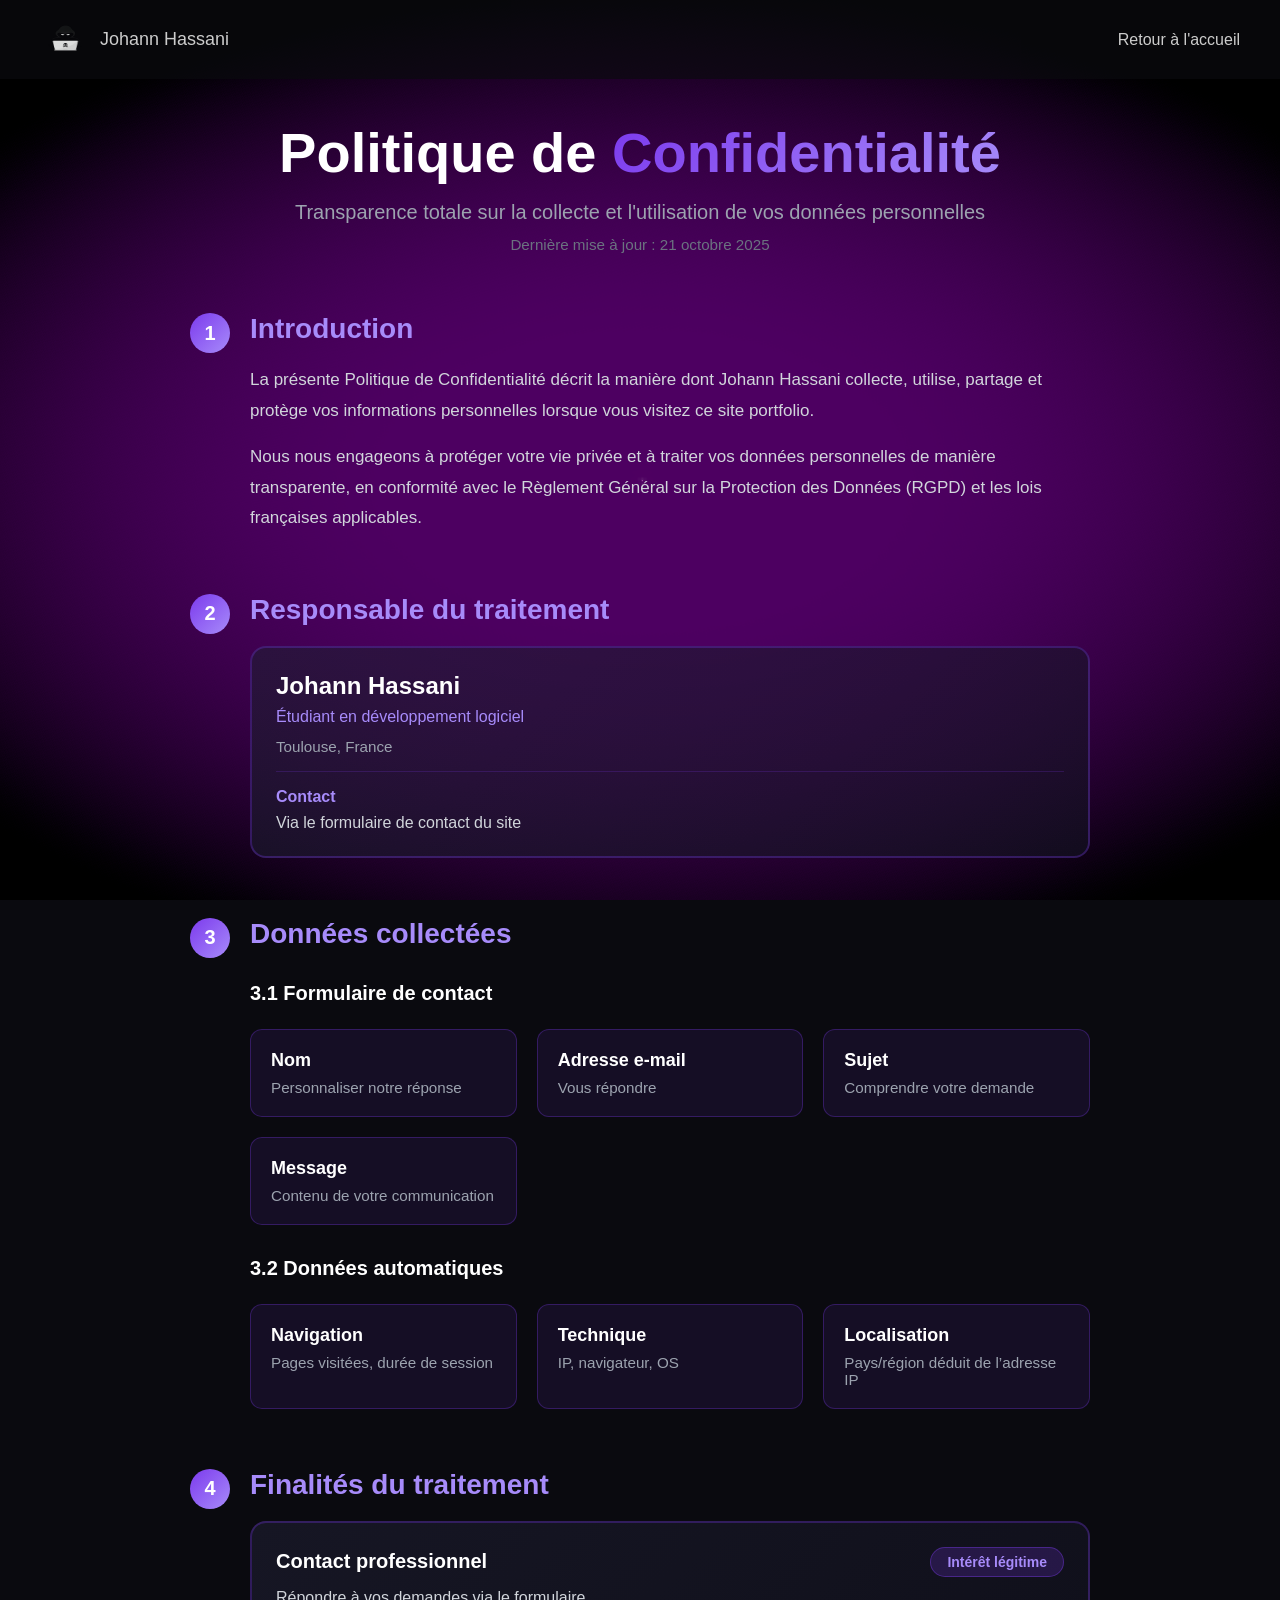
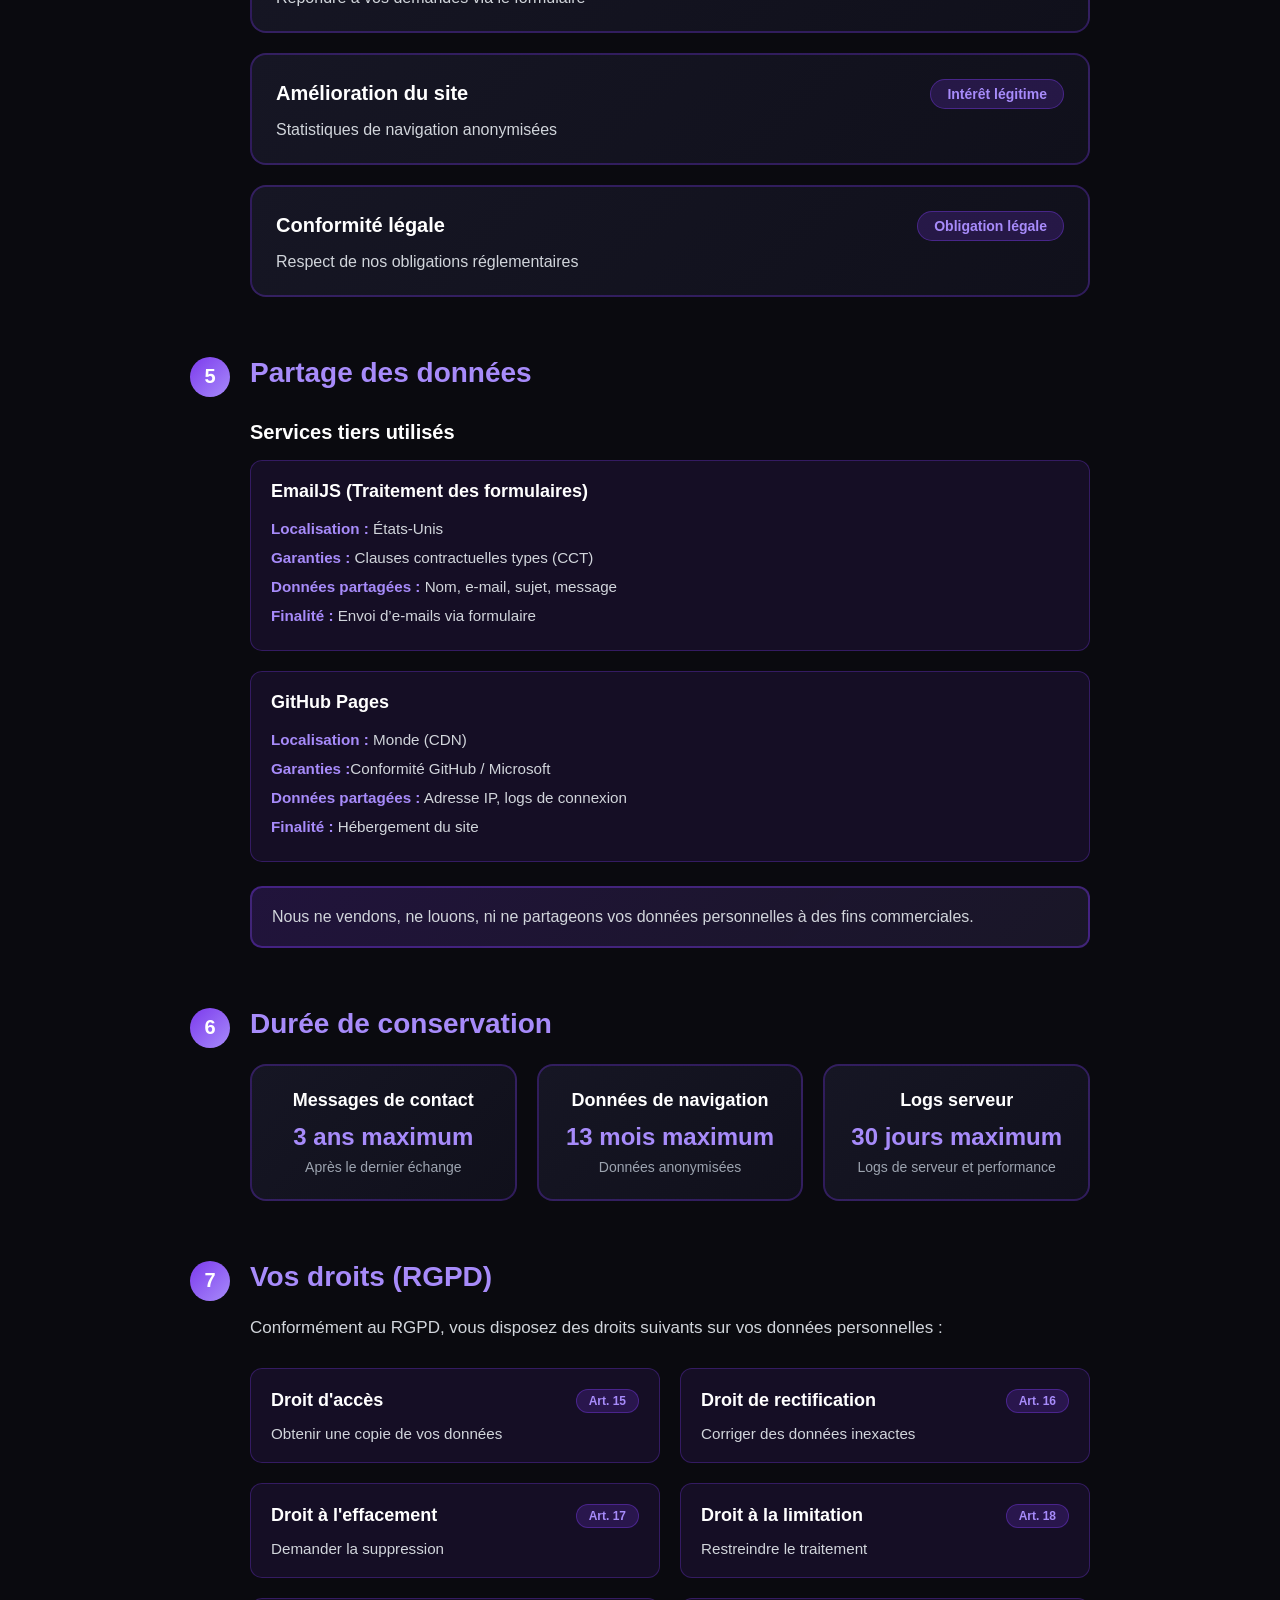
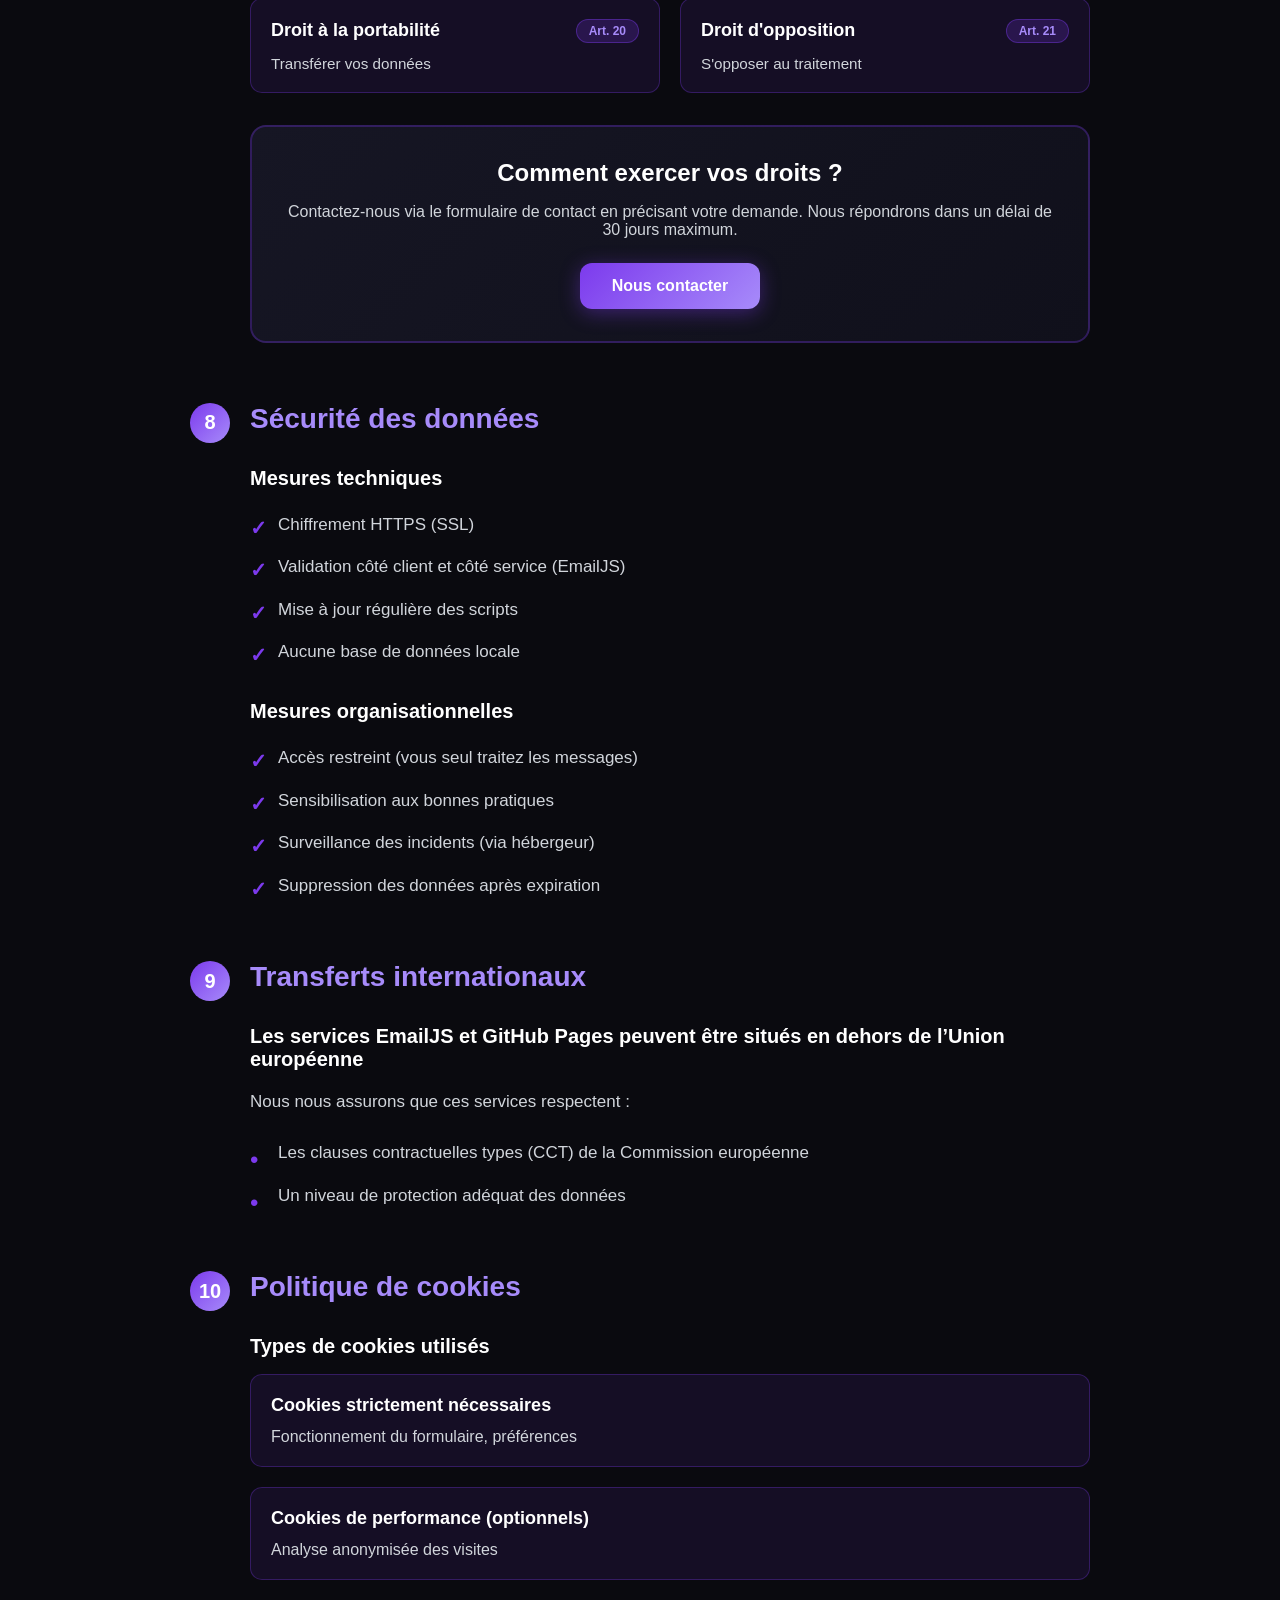
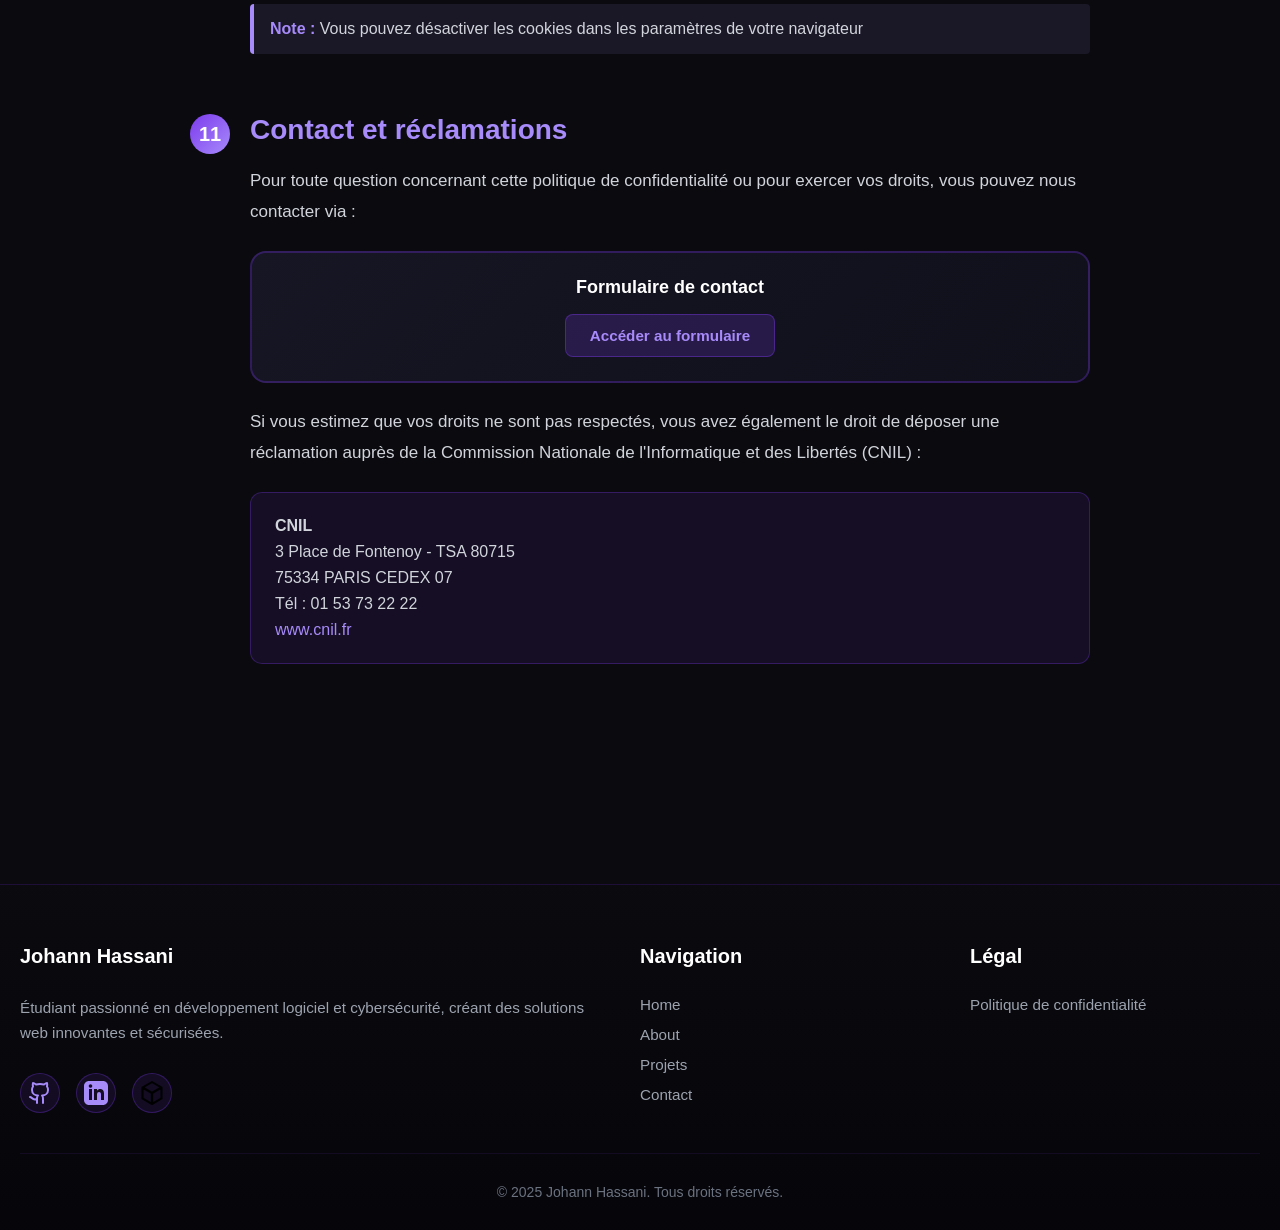
==== commit 66d10e9f: "ajout du 2eme projet" ====
--- a/privacy-policy.html
+++ b/privacy-policy.html
@@ -371,18 +371,18 @@
               <svg xmlns="http://www.w3.org/2000/svg" width="24" height="24" viewBox="0 0 24 24" fill="currentColor"><path d="M19 0h-14c-2.761 0-5 2.239-5 5v14c0 2.761 2.239 5 5 5h14c2.762 0 5-2.239 5-5v-14c0-2.761-2.238-5-5-5zm-11 19h-3v-11h3v11zm-1.5-12.268c-.966 0-1.75-.79-1.75-1.764s.784-1.764 1.75-1.764 1.75.79 1.75 1.764-.783 1.764-1.75 1.764zm13.5 12.268h-3v-5.604c0-3.368-4-3.113-4 0v5.604h-3v-11h3v1.765c1.396-2.586 7-2.777 7 2.476v6.759z"/></svg>
             </a>
             <a href="#contact" class="social-link" aria-label="Email">
-              <svg xmlns="http://www.w3.org/2000/svg" width="24" height="24" viewBox="0 0 24 24" fill="none" stroke="currentColor" stroke-width="2" stroke-linecap="round" stroke-linejoin="round" class="lucide lucide-mail-icon lucide-mail"><path d="m22 7-8.991 5.727a2 2 0 0 1-2.009 0L2 7"/><rect x="2" y="4" width="20" height="16" rx="2"/></svg>
-            </a>
+              <img src="img/hackthebox.svg" alt="" class="section-icon">
+            </a>            
           </div>
         </div>
 
         <div class="footer-column">
           <h3 class="footer-heading">Navigation</h3>
           <ul class="footer-links">
-            <li><a href="#home">Home</a></li>
-            <li><a href="#about">About</a></li>
-            <li><a href="#projects">Projets</a></li>
-            <li><a href="#contact">Contact</a></li>
+            <li><a href="index.html">Home</a></li>
+            <li><a href="index.html#about">About</a></li>
+            <li><a href="index.html#projects">Projets</a></li>
+            <li><a href="index.html#contact">Contact</a></li>
           </ul>
         </div>
 
--- a/style.css
+++ b/style.css
@@ -952,12 +952,9 @@
 
 .modal-image-container {
   position: relative;
-  width: 100%;
-  height: 500px;
   border-radius: 20px;
   overflow: hidden;
   margin-bottom: 32px;
-  background: #1a1a2e;
 }
 
 .modal-image {
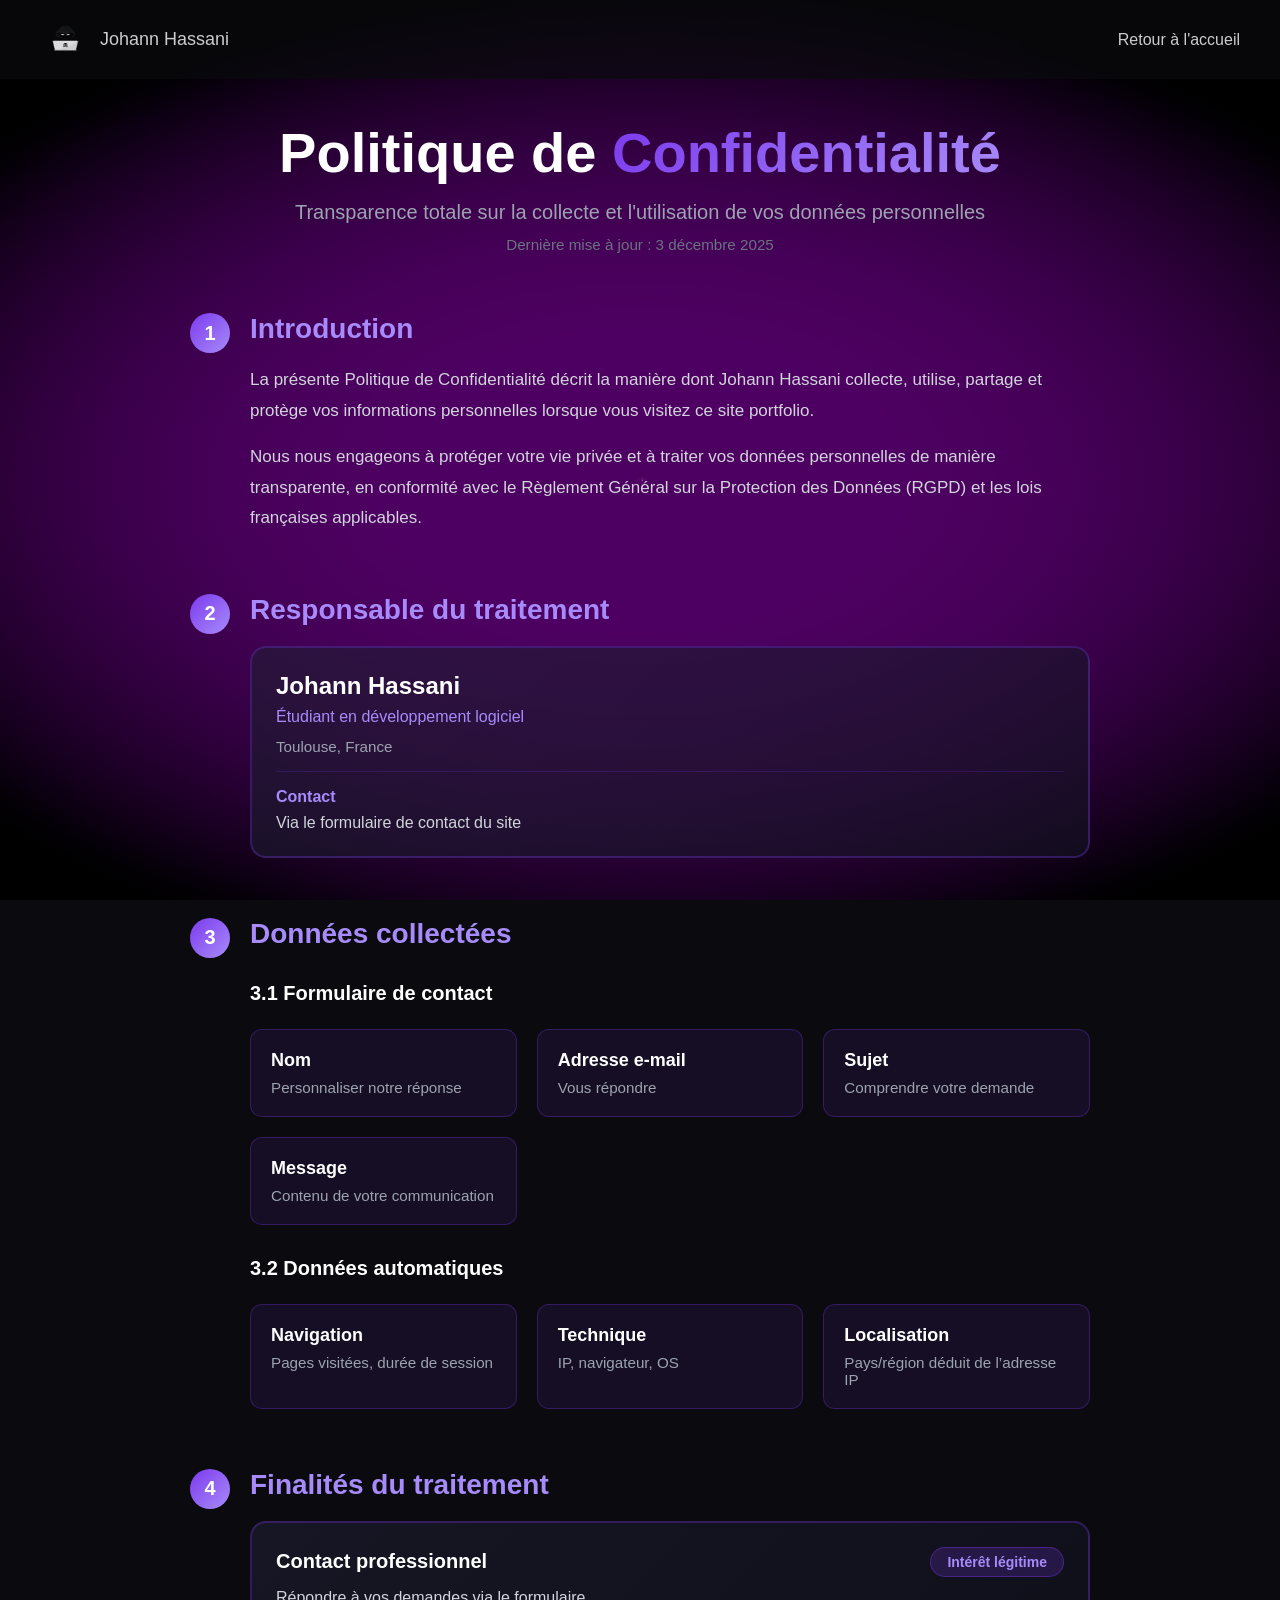
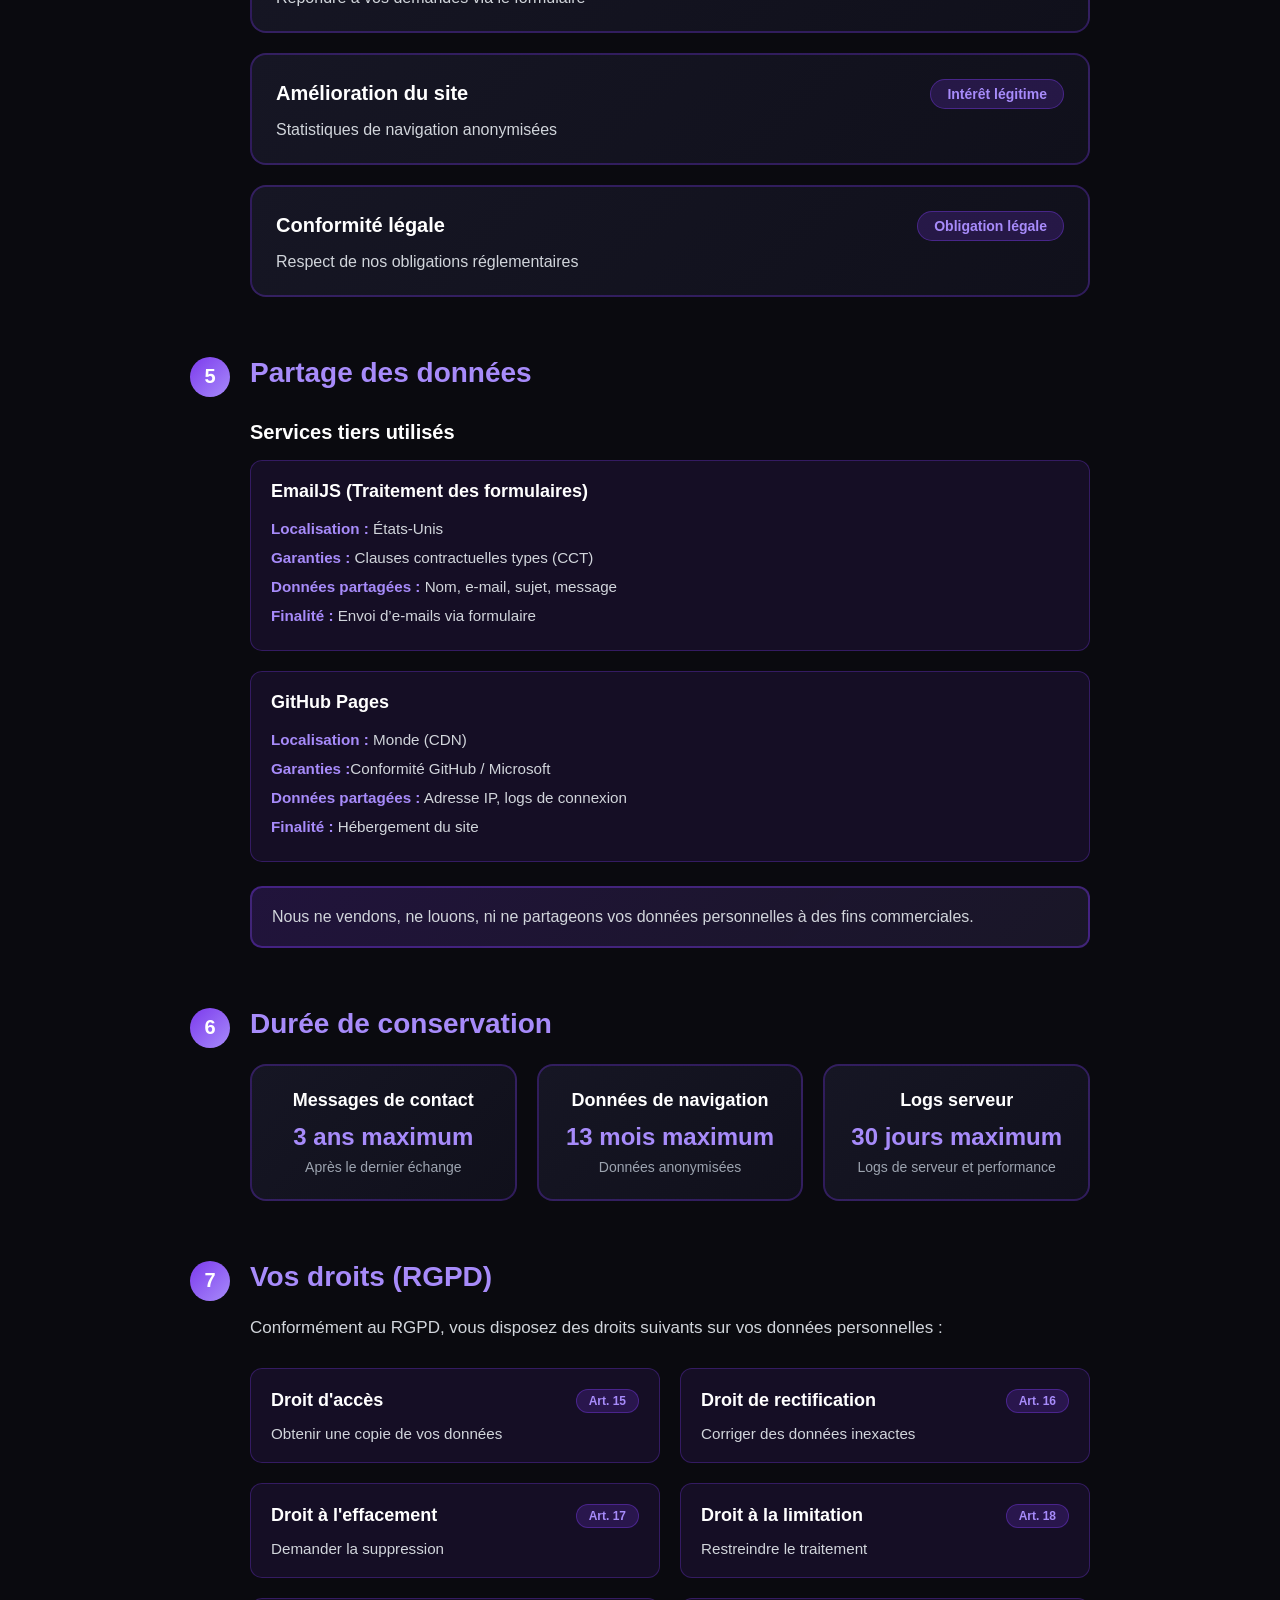
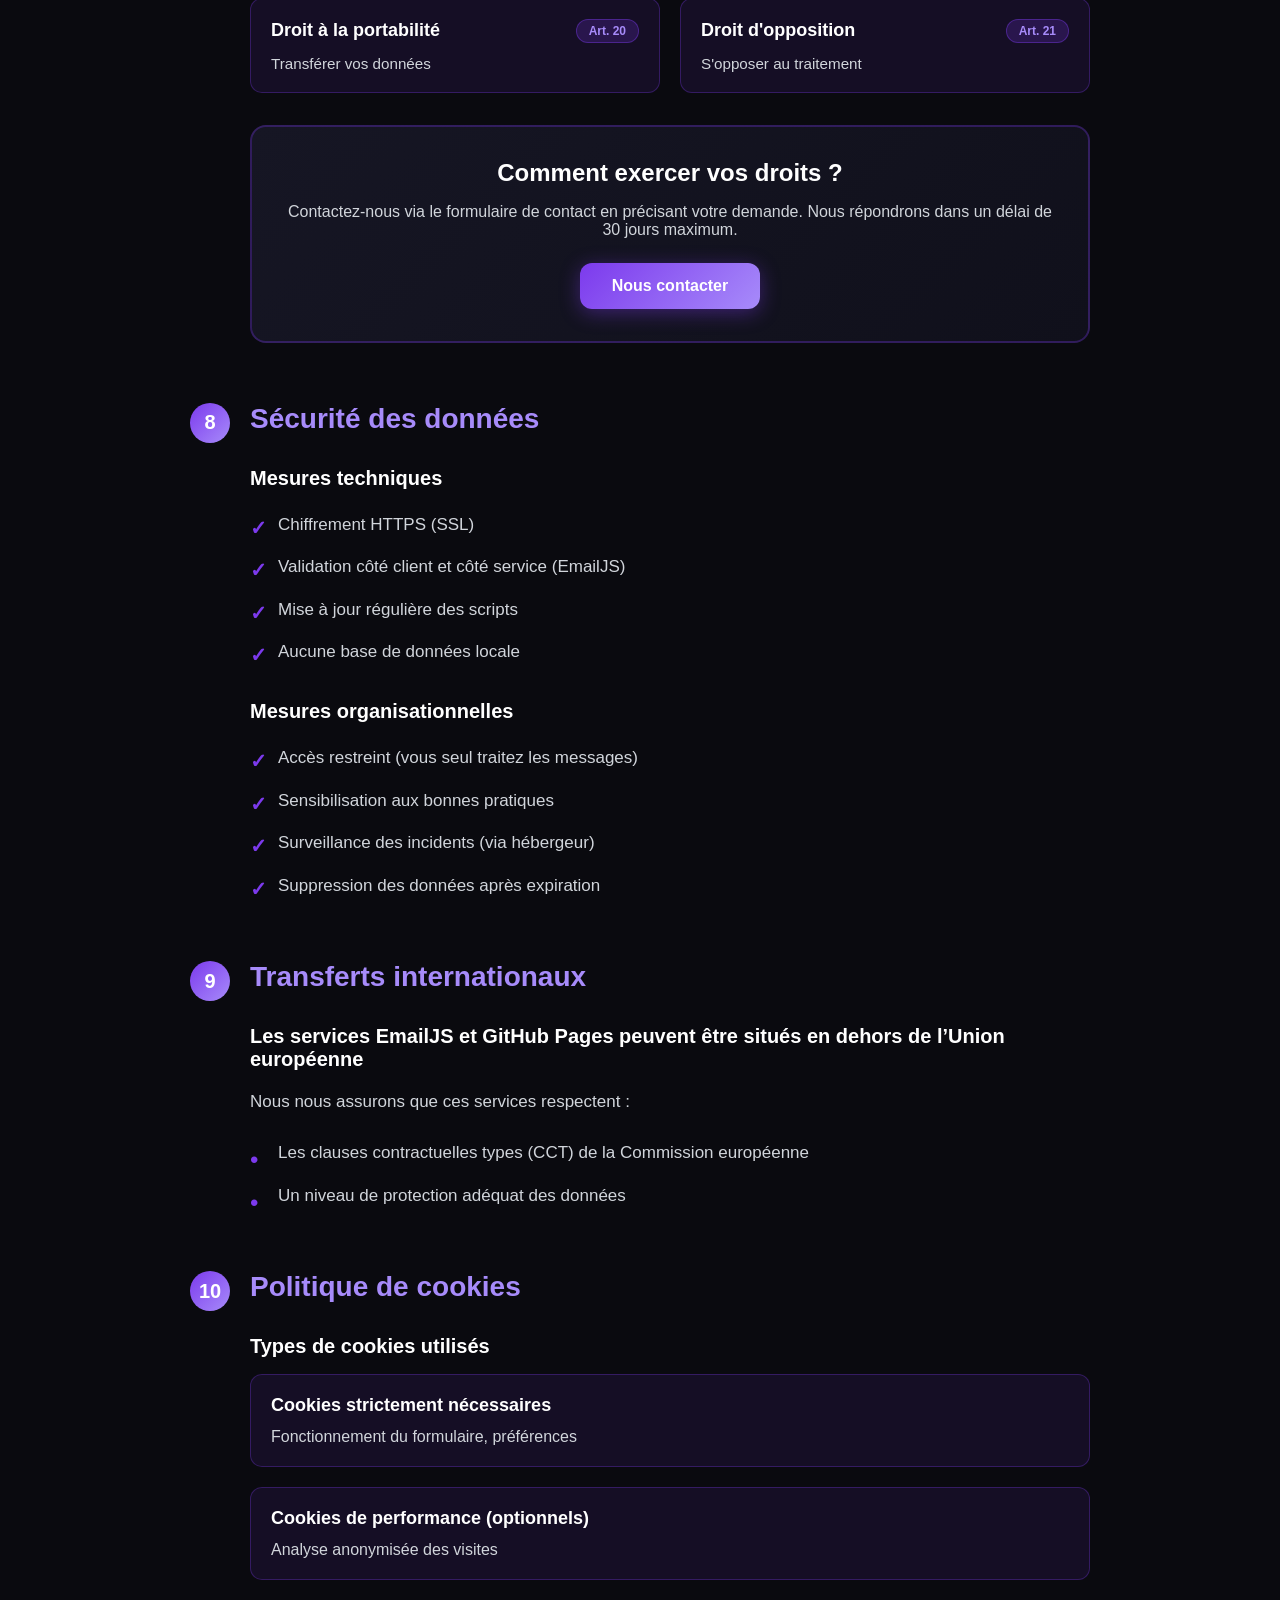
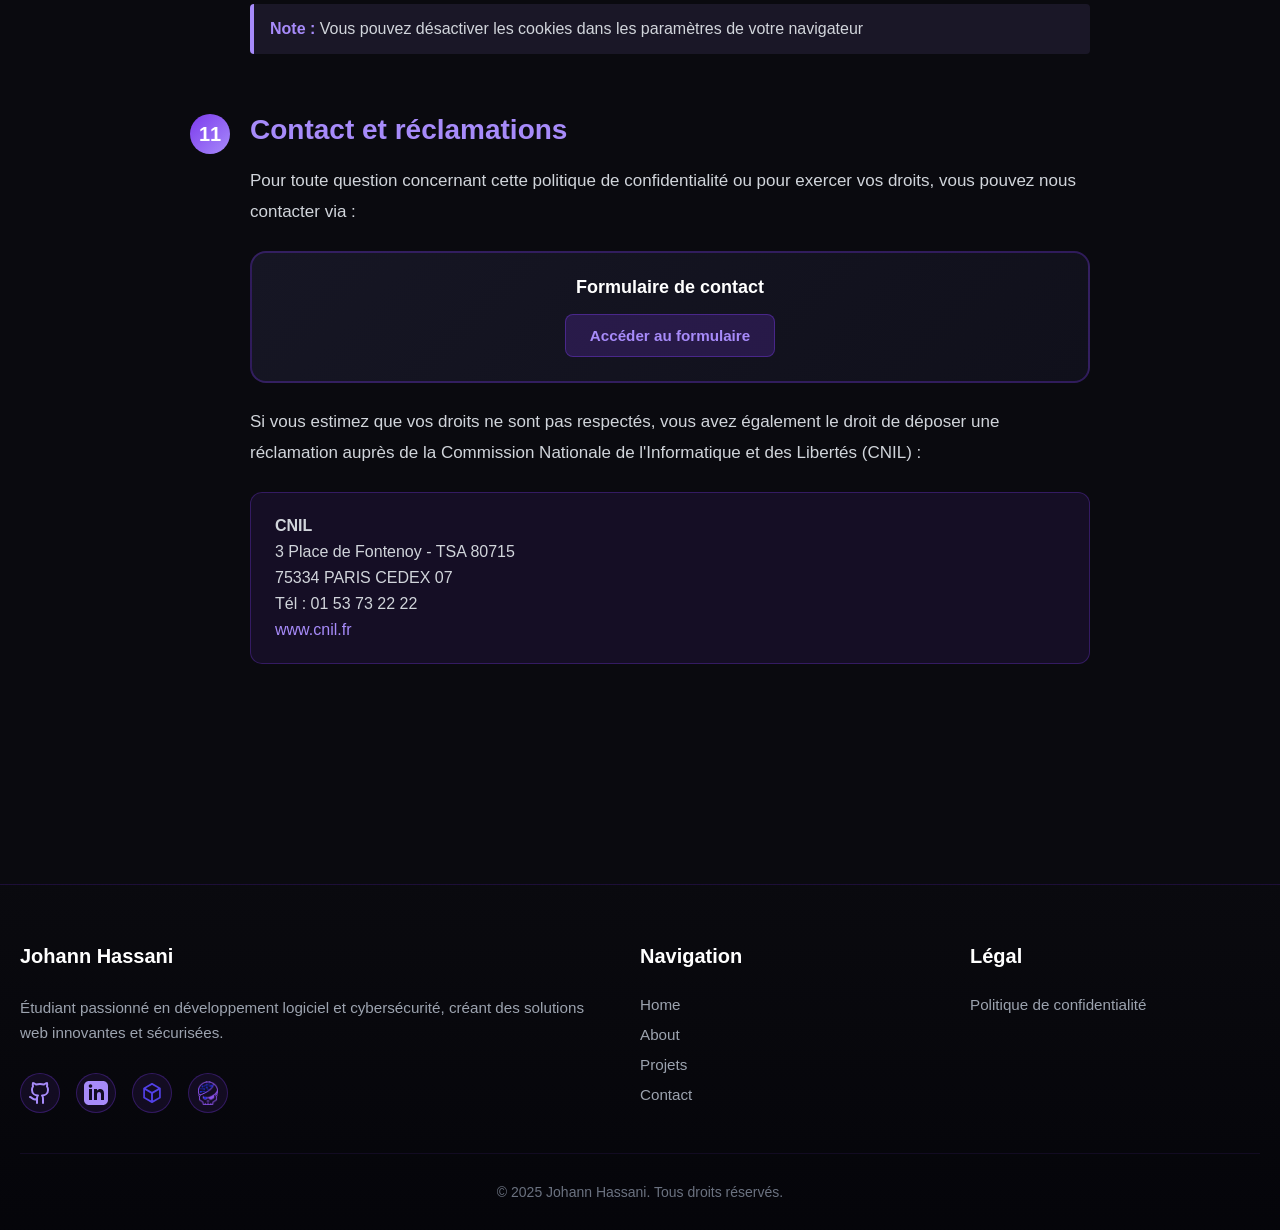
==== commit d67206e7: "ajustement de la section mes compétence" ====
--- a/privacy-policy.html
+++ b/privacy-policy.html
@@ -46,7 +46,7 @@
       <div class="privacy-header">
         <h1 class="privacy-title">Politique de <span class="highlight">Confidentialité</span></h1>
         <p class="privacy-subtitle">Transparence totale sur la collecte et l'utilisation de vos données personnelles</p>
-        <p class="privacy-updated">Dernière mise à jour : 21 octobre 2025</p>
+        <p class="privacy-updated">Dernière mise à jour : 3 décembre 2025</p>
       </div>
 
       <div class="privacy-content">
@@ -372,7 +372,10 @@
             </a>
             <a href="#contact" class="social-link" aria-label="Email">
               <img src="img/hackthebox.svg" alt="" class="section-icon">
-            </a>            
+            </a> 
+            <a href="https://www.root-me.org/Nawa-954130?lang=fr#301efb8ee84392e5b165408a23026961" class="social-link" aria-label="Email">
+              <img src="img/rootme.png" alt="" class="section-icon">
+            </a>                       
           </div>
         </div>
 
--- a/style.css
+++ b/style.css
@@ -417,6 +417,32 @@
   color: #ffffff;
 }
 
+
+.hero-socials {
+  margin-top: -30px;
+  padding-left: 80px;              
+  display: flex;
+  gap: 20px;                    
+}
+
+.social-link {
+  color: #854AF0;                   
+  transition: transform 0.2s ease, opacity 0.2s ease;
+}
+
+.social-link:hover {
+  transform: scale(1.15);
+  opacity: 0.8;
+}
+
+.section-icon {
+  width: 20px;
+  height: 24px;
+  filter: invert(32%) sepia(81%) saturate(7466%) hue-rotate(246deg) brightness(95%) contrast(90%);
+}
+
+
+
 /* Formation List */
 .formation-list {
   display: flex;
@@ -499,35 +525,113 @@
   box-shadow: 0 4px 12px rgba(124, 58, 237, 0.3);
 }
 
-/* Download CV Button */
-.about-cta {
-  display: flex;
+
+
+.technical-skills-section {
+  width: 100%;
+  max-width: 1400px;
+  margin: 60px auto;
+  padding: 0 20px;
+}
+
+.skills-main-title {
+  font-size: 2.5rem;
+  font-weight: 700;
+  color: #ffffff;
+  text-align: center;
+  margin-bottom: 48px;
+  background: linear-gradient(135deg, #7c3aed, #a78bfa);
+  -webkit-background-clip: text;
+  -webkit-text-fill-color: transparent;
+  background-clip: text;
+}
+
+/* Technical Skills Grid - Card Layout */
+.tech-skills-grid {
+  display: flex;
+  flex-direction: row;
+  justify-content: space-between;
+  gap: 20px;
+  margin-top: 32px;
+  width: 100%;
+}
+
+.tech-skill-card {
+  background: linear-gradient(135deg, rgba(20, 20, 35, 0.8), rgba(30, 30, 50, 0.6));
+  border: 2px solid rgba(124, 58, 237, 0.3);
+  border-radius: 20px;
+  padding: 32px 24px;
+  transition: all 0.3s ease;
+  flex: 1;
+  min-width: 0;
+  display: flex;
+  flex-direction: column;
+}
+
+.tech-skill-card:hover {
+  transform: translateY(-4px);
+  border-color: rgba(124, 58, 237, 0.5);
+  box-shadow: 0 10px 30px rgba(124, 58, 237, 0.3);
+}
+
+.tech-card-header {
+  display: flex;
+  flex-direction: column;
+  align-items: center;
+  gap: 16px;
+  margin-bottom: 24px;
+  text-align: center;
+}
+
+.tech-card-icon {
+  color: #a78bfa;
+  width: 48px;
+  height: 48px;
+  background: rgba(124, 58, 237, 0.15);
+  border: 2px solid rgba(124, 58, 237, 0.3);
+  border-radius: 16px;
+  padding: 12px;
+  transition: all 0.3s ease;
+}
+
+.tech-skill-card:hover .tech-card-icon {
+  background: rgba(124, 58, 237, 0.25);
+  border-color: rgba(124, 58, 237, 0.5);
+  transform: scale(1.05);
+}
+
+.tech-card-title {
+  font-size: 1.25rem;
+  font-weight: 700;
+  color: #ffffff;
+  margin: 0;
+}
+
+.tech-card-tags {
+  display: flex;
+  flex-wrap: wrap;
+  gap: 10px;
   justify-content: center;
-  margin-top: 60px;
-}
-
-.btn-download-cv {
-  display: inline-flex;
-  align-items: center;
-  gap: 12px;
-  padding: 18px 40px;
-  background: linear-gradient(135deg, #7c3aed 0%, #a78bfa 100%);
-  color: #ffffff;
-  font-size: 1.125rem;
-  font-weight: 600;
-  text-decoration: none;
-  border-radius: 16px;
+}
+
+.tech-skill-tag {
+  padding: 8px 14px;
+  background: rgba(124, 58, 237, 0.12);
+  border: 1px solid rgba(124, 58, 237, 0.25);
+  border-radius: 10px;
+  font-size: 0.875rem;
+  font-weight: 500;
+  color: #a78bfa;
   transition: all 0.3s ease;
-  box-shadow: 0 4px 20px rgba(124, 58, 237, 0.4);
-}
-
-.btn-download-cv:hover {
-  transform: translateY(-4px);
-  box-shadow: 0 8px 30px rgba(124, 58, 237, 0.6);
-}
-
-.btn-download-cv:active {
+  cursor: default;
+  text-align: center;
+}
+
+.tech-skill-tag:hover {
+  background: rgba(124, 58, 237, 0.22);
+  border-color: rgba(124, 58, 237, 0.4);
   transform: translateY(-2px);
+  box-shadow: 0 4px 12px rgba(124, 58, 237, 0.25);
 }
 
 
@@ -2210,7 +2314,51 @@
   margin-bottom: 40px;
 }
 
+.hero-socials {
+    margin-top: -35px;
+    padding-left: 40px;
+    gap: 16px;
+  }
+
+  .social-link svg,
+  .social-link img {
+    width: 20px;
+    height: 20px;
+  }
   
+
+  .technical-skills-section {
+    margin: 40px auto;
+  }
+
+  .skills-main-title {
+    font-size: 2rem;
+    margin-bottom: 32px;
+  }
+
+  .tech-skills-grid {
+    flex-direction: column;
+    gap: 16px;
+  }
+
+  .tech-card-header {
+    margin-bottom: 20px;
+  }
+
+  .tech-card-icon {
+    width: 40px;
+    height: 40px;
+    padding: 10px;
+  }
+
+  .tech-card-title {
+    font-size: 1.125rem;
+  }
+
+  .tech-skill-tag {
+    font-size: 0.8rem;
+    padding: 7px 12px;
+  }  
 }
 
 
@@ -2251,6 +2399,26 @@
   .privacy-section {
     padding-left: 50px;
   }
+
+.hero-socials {
+    margin-top: -40px;
+    padding-left: 60px;
+    gap: 18px;
+  }
+
+  .social-link svg,
+  .social-link img {
+    width: 22px;
+    height: 22px;
+  }  
+
+  .tech-skills-grid {
+    gap: 16px;
+  }
+
+  .tech-skill-card {
+    padding: 24px 20px;
+  }  
 }
 
 
@@ -2503,6 +2671,18 @@
   .privacy-toc {
     padding: 24px;
   }  
+
+.hero-socials {
+    margin-top: -30px;
+    padding-left: 20px;
+    gap: 14px;
+  }
+
+  .social-link svg,
+  .social-link img {
+    width: 18px;
+    height: 18px;
+  }  
 }
 
 /* Très petits écrans */
@@ -2602,5 +2782,31 @@
   .security-list li,
   .transfer-list li {
     font-size: 0.95rem;
+  } 
+  
+.hero-socials {
+    margin-top: -25px;
+    padding-left: 15px;
+    gap: 12px;
+  }
+
+  .social-link svg,
+  .social-link img {
+    width: 16px;
+    height: 16px;
   }  
 }
+
+@media (max-width: 380px) {
+  .hero-socials {
+    margin-top: -20px;
+    padding-left: 10px;
+    gap: 10px;
+  }
+
+  .social-link svg,
+  .social-link img {
+    width: 14px;
+    height: 14px;
+  }
+}
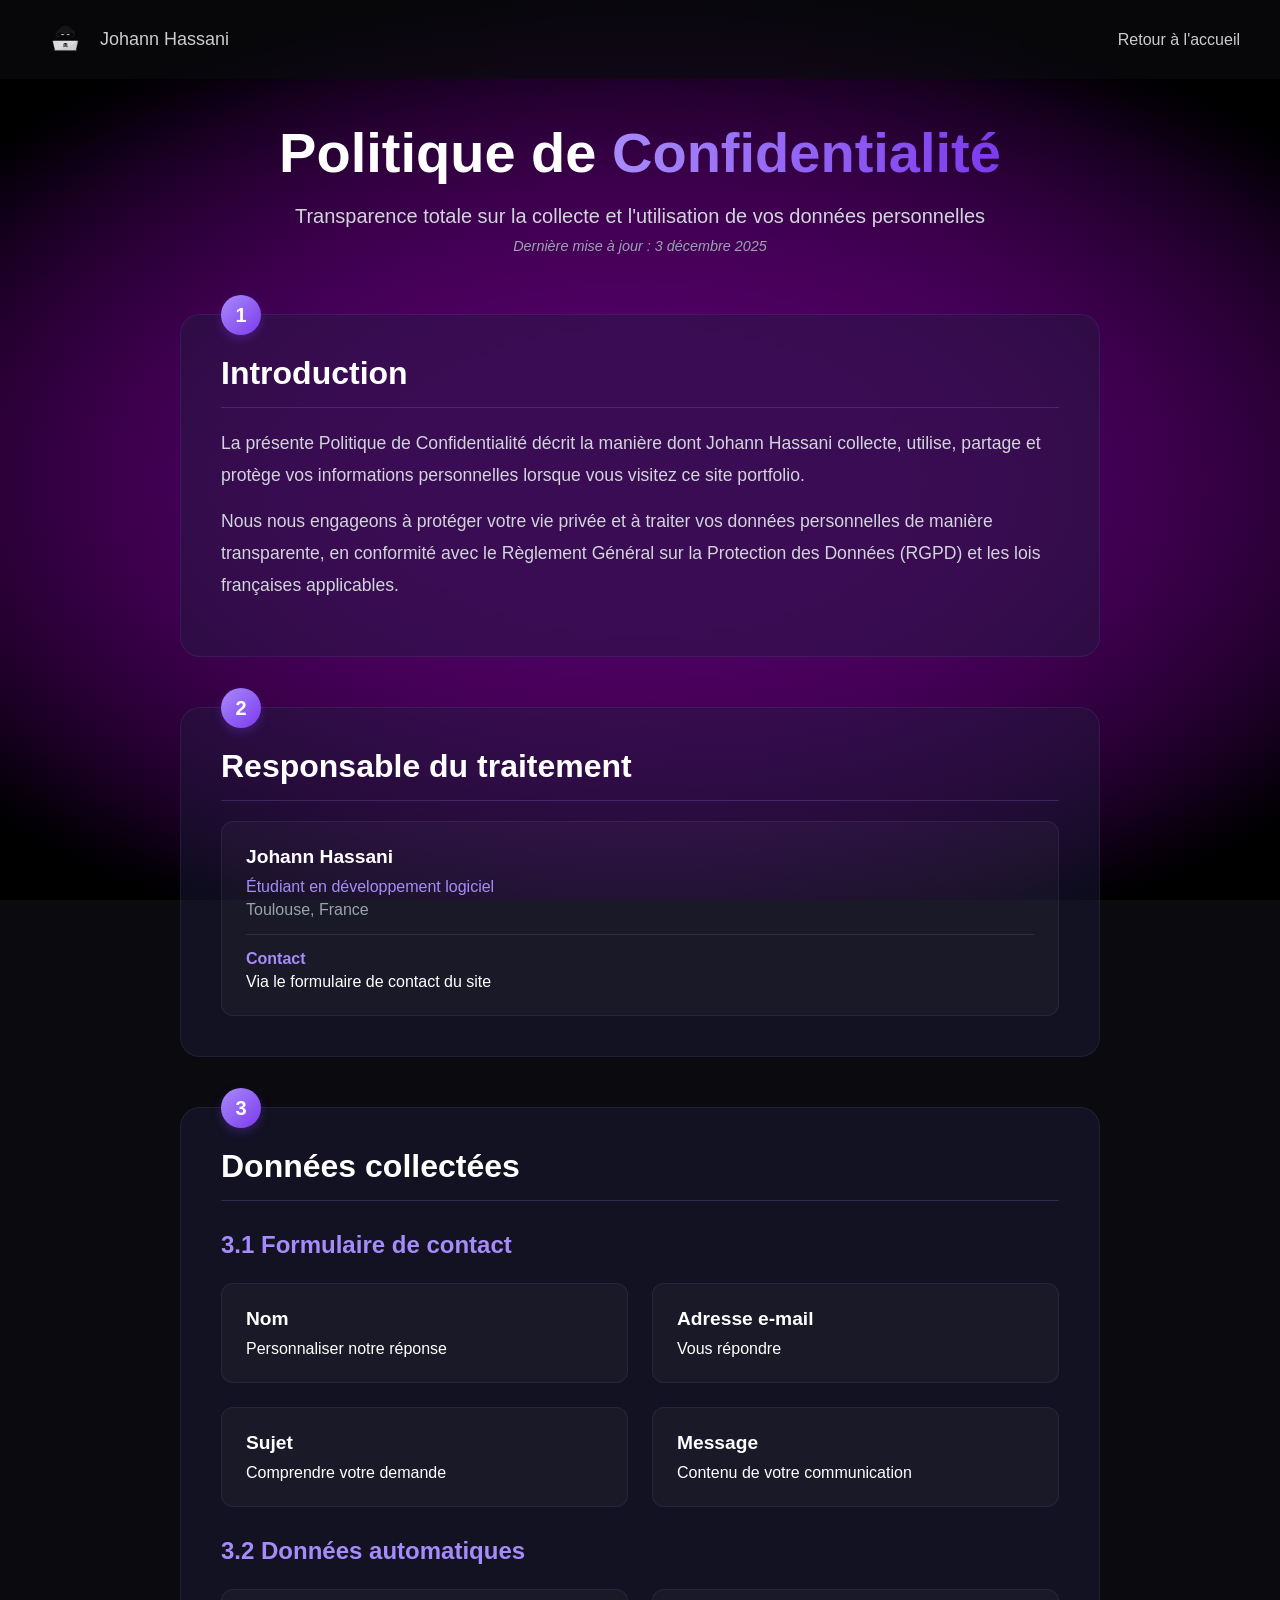
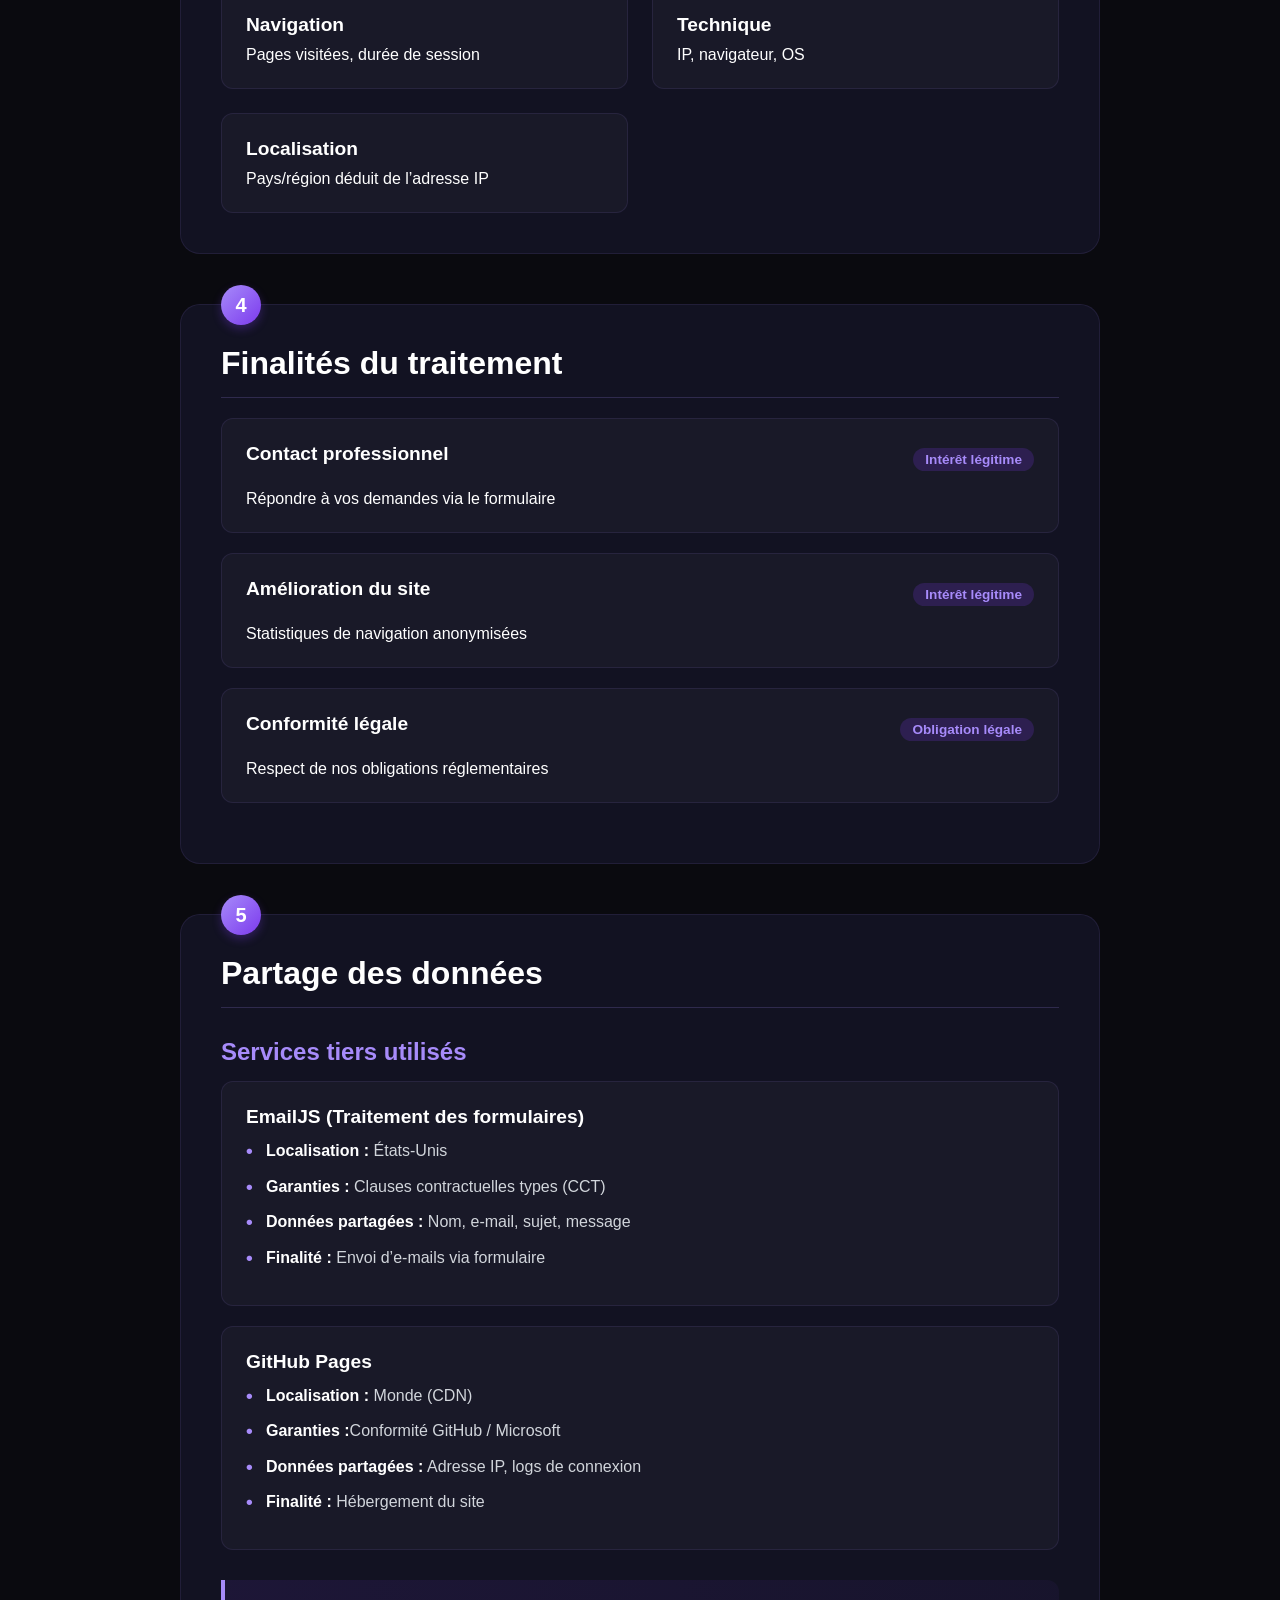
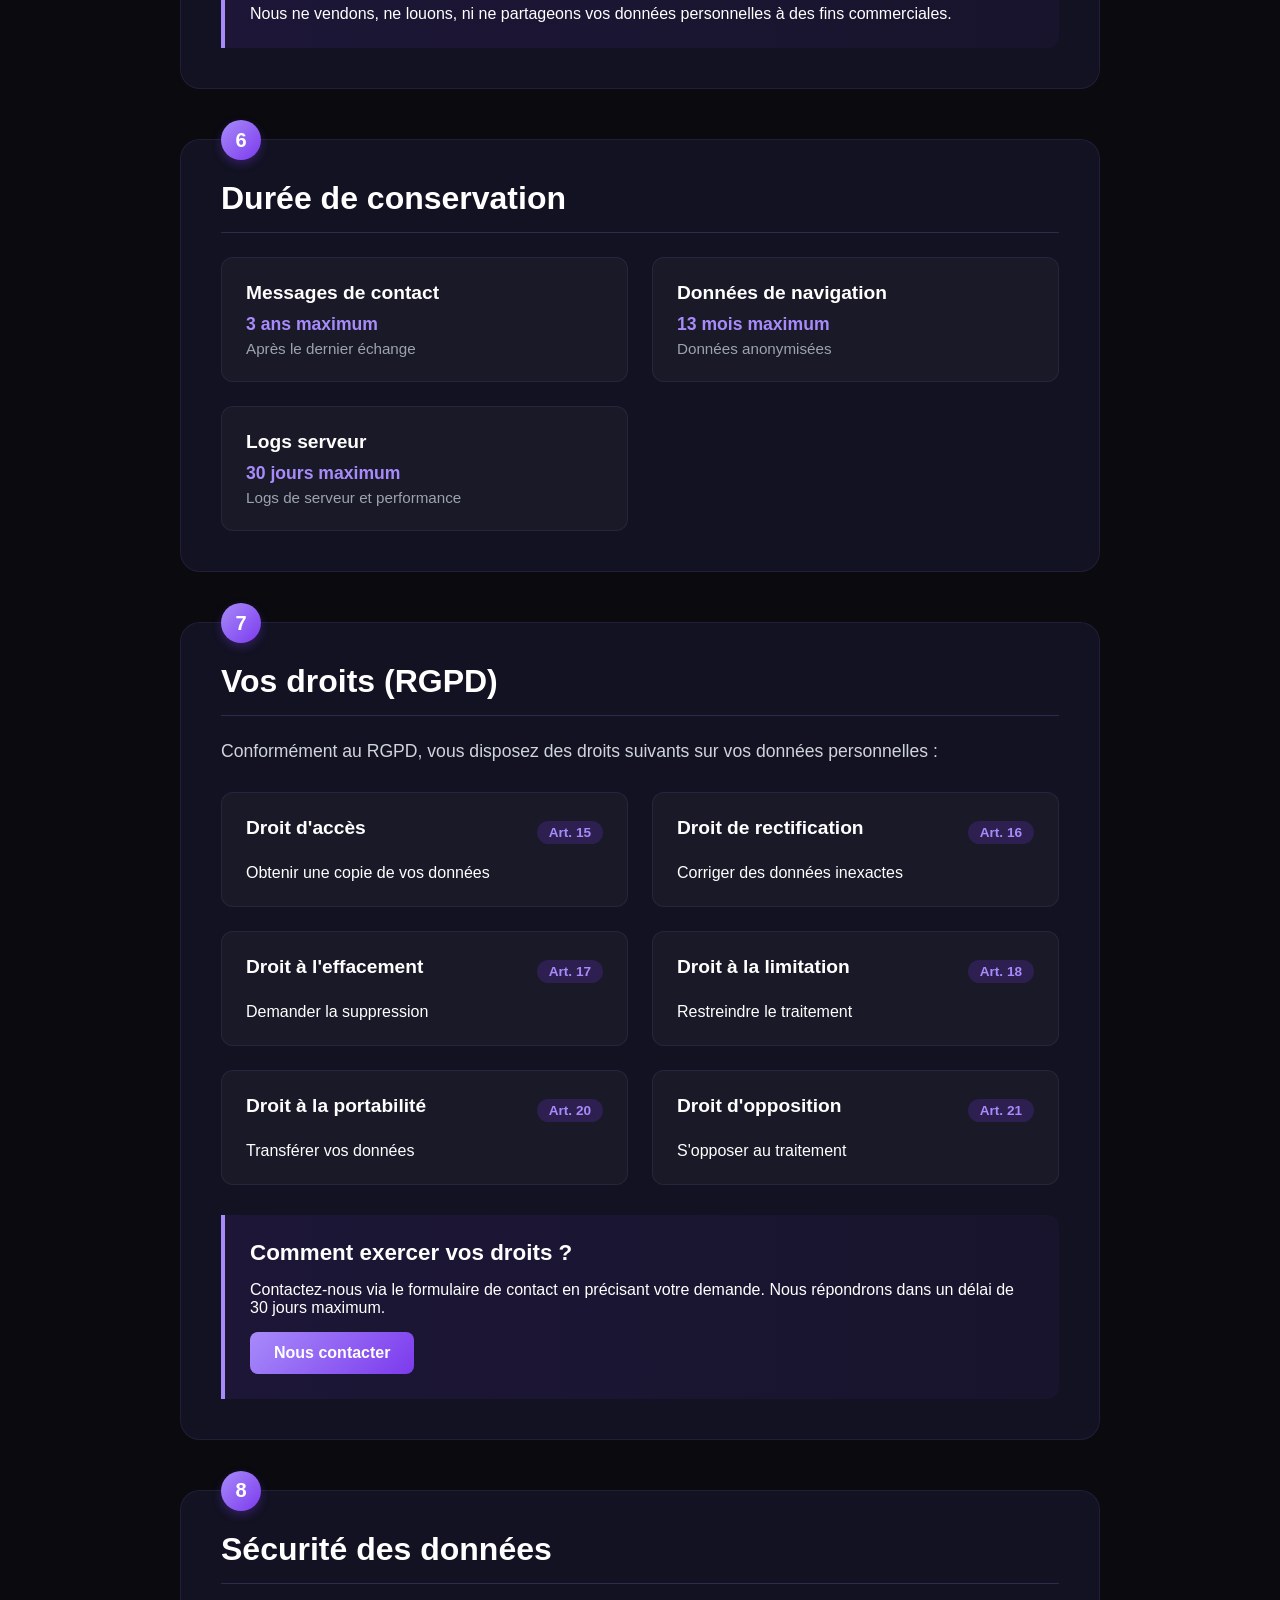
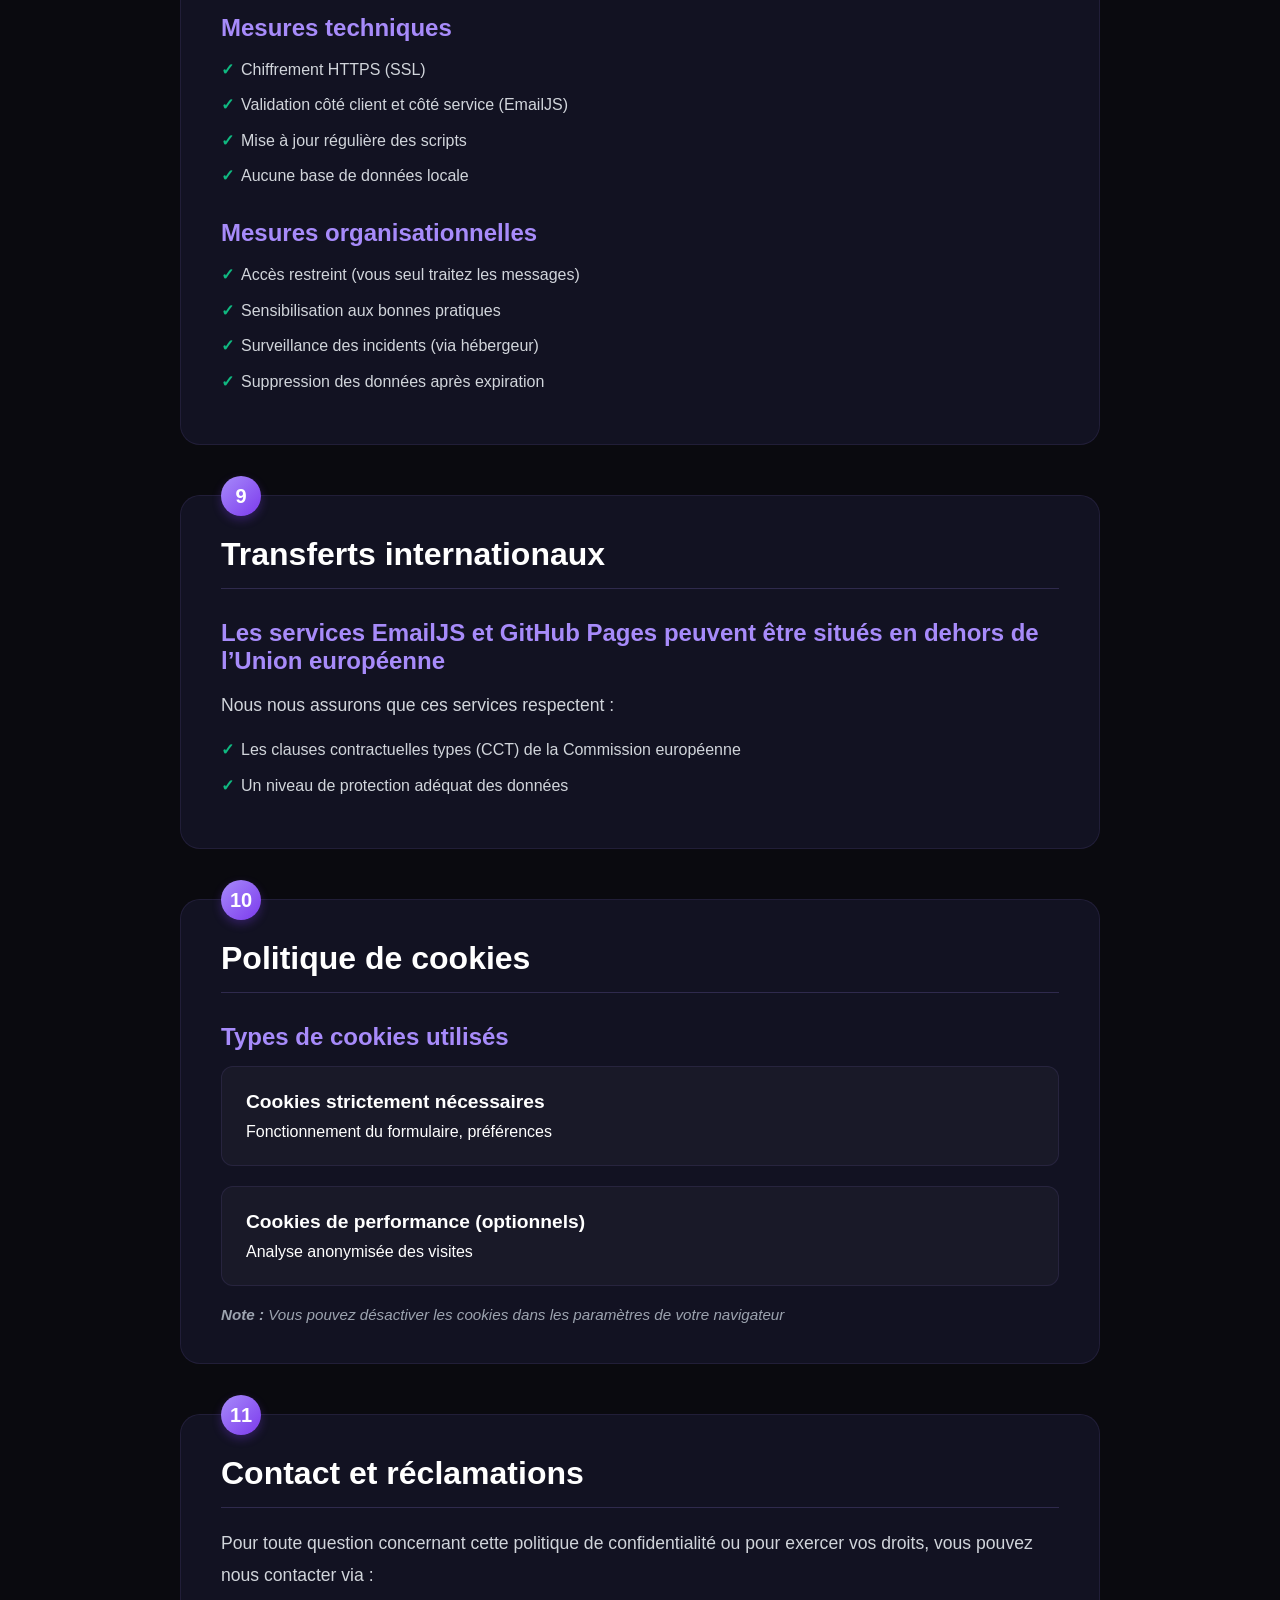
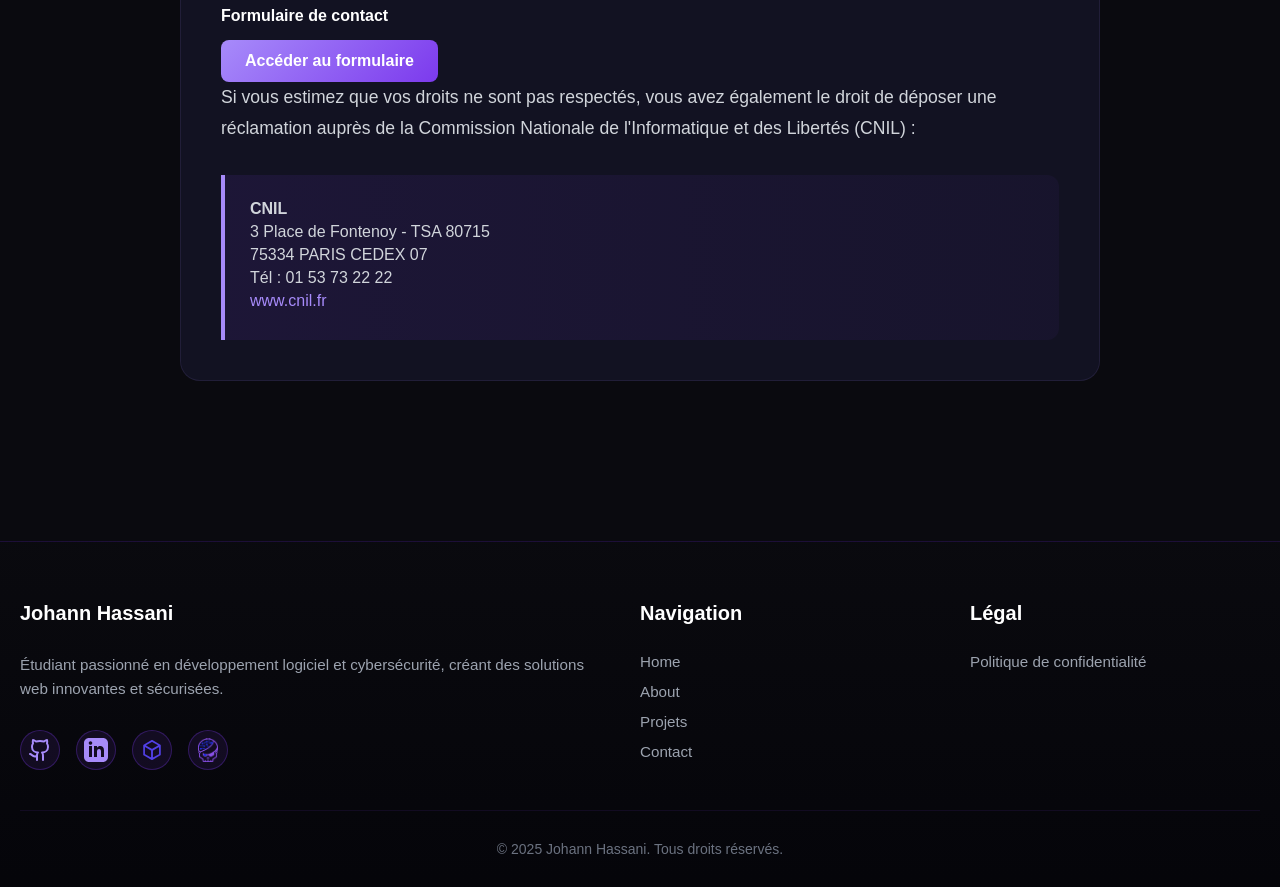
==== commit 51b19e97: "ajout du projet aws" ====
--- a/privacy-policy.html
+++ b/privacy-policy.html
@@ -1,410 +1,491 @@
-<!DOCTYPE html>
+<!doctype html>
 <html lang="fr">
-<head>
-  <meta charset="UTF-8">
-  <meta name="viewport" content="width=device-width, initial-scale=1.0">
-  <title>Politique de Confidentialité - Johann Hassani</title>
-  <link rel="stylesheet" href="style.css">
-</head>
-<body>
-  <header>
-    <div class="logo">
-      <a href="index.html"><img src="img/logo 2.png" alt="logo"></a>
-      <a href="index.html"><span>Johann Hassani</span></a>
+  <head>
+    <meta charset="UTF-8" />
+    <meta name="viewport" content="width=device-width, initial-scale=1.0" />
+    <title>Politique de Confidentialité - Johann Hassani</title>
+    <link rel="stylesheet" href="style.css" />
+  </head>
+  <body>
+    <header>
+      <div class="logo">
+        <a href="index.html"><img src="img/logo 2.png" alt="Johann Hassani - Accueil" /></a>
+        <a href="index.html"><span>Johann Hassani</span></a>
+      </div>
+      <nav class="navbar" aria-label="Navigation principale">
+        <ul>
+          <li><a href="index.html">Retour à l'accueil</a></li>
+        </ul>
+      </nav>
+      <button class="hamburger-menu" id="hamburger-menu" aria-label="Menu">
+        <svg
+          xmlns="http://www.w3.org/2000/svg"
+          width="24"
+          height="24"
+          viewBox="0 0 24 24"
+          fill="none"
+          stroke="currentColor"
+          stroke-width="2"
+          stroke-linecap="round"
+          stroke-linejoin="round"
+          class="lucide lucide-menu"
+        >
+          <path d="M4 5h16" />
+          <path d="M4 12h16" />
+          <path d="M4 19h16" />
+        </svg>
+      </button>
+    </header>
+
+    <div class="mobile-menu-overlay" id="mobile-menu">
+      <button class="mobile-menu-close" id="mobile-menu-close" aria-label="Close menu">
+        <svg
+          xmlns="http://www.w3.org/2000/svg"
+          width="24"
+          height="24"
+          viewBox="0 0 24 24"
+          fill="none"
+          stroke="currentColor"
+          stroke-width="2"
+          stroke-linecap="round"
+          stroke-linejoin="round"
+        >
+          <line x1="18" y1="6" x2="6" y2="18"></line>
+          <line x1="6" y1="6" x2="18" y2="18"></line>
+        </svg>
+      </button>
+      <nav class="mobile-nav" aria-label="Menu mobile">
+        <ul>
+          <li><a href="index.html" class="mobile-nav-link">Retour à l'accueil</a></li>
+        </ul>
+      </nav>
     </div>
-    <nav class="navbar">
-      <ul>
-        <li><a href="index.html">Retour à l'accueil</a></li>
-      </ul>
-    </nav>
-    <button class="hamburger-menu" id="hamburger-menu" aria-label="Menu">
-      <svg xmlns="http://www.w3.org/2000/svg" width="24" height="24" viewBox="0 0 24 24" fill="none" stroke="currentColor" stroke-width="2" stroke-linecap="round" stroke-linejoin="round" class="lucide lucide-menu">
-        <path d="M4 5h16"/>
-        <path d="M4 12h16"/>
-        <path d="M4 19h16"/>
-      </svg>
-    </button>
-  </header>
-
-  <div class="mobile-menu-overlay" id="mobile-menu">
-    <button class="mobile-menu-close" id="mobile-menu-close" aria-label="Close menu">
-      <svg xmlns="http://www.w3.org/2000/svg" width="24" height="24" viewBox="0 0 24 24" fill="none" stroke="currentColor" stroke-width="2" stroke-linecap="round" stroke-linejoin="round">
-        <line x1="18" y1="6" x2="6" y2="18"></line>
-        <line x1="6" y1="6" x2="18" y2="18"></line>
-      </svg>
-    </button>
-    <nav class="mobile-nav">
-      <ul>
-        <li><a href="index.html" class="mobile-nav-link">Retour à l'accueil</a></li>
-      </ul>
-    </nav>
-  </div>
-
-  <section class="privacy-policy-section">
-    <div class="projects-container">
-     
-      <div class="privacy-header">
-        <h1 class="privacy-title">Politique de <span class="highlight">Confidentialité</span></h1>
-        <p class="privacy-subtitle">Transparence totale sur la collecte et l'utilisation de vos données personnelles</p>
-        <p class="privacy-updated">Dernière mise à jour : 3 décembre 2025</p>
-      </div>
-
-      <div class="privacy-content">
-        
-        <div class="privacy-section" id="section-1">
-          <div class="section-number">1</div>
-          <h2 class="privacy-section-title">Introduction</h2>
-          <p class="privacy-text">
-            La présente Politique de Confidentialité décrit la manière dont Johann Hassani collecte, utilise, partage et protège vos informations personnelles lorsque vous visitez ce site portfolio.
-        </p>
-          <p class="privacy-text">
-            Nous nous engageons à protéger votre vie privée et à traiter vos données personnelles de manière transparente, en conformité avec le Règlement Général sur la Protection des Données (RGPD) et les lois françaises applicables.
+
+    <section class="privacy-policy-section">
+      <div class="projects-container">
+        <div class="privacy-header">
+          <h1 class="privacy-title">
+            Politique de <span class="highlight">Confidentialité</span>
+          </h1>
+          <p class="privacy-subtitle">
+            Transparence totale sur la collecte et l'utilisation de vos données
+            personnelles
           </p>
+          <p class="privacy-updated">Dernière mise à jour : 3 décembre 2025</p>
         </div>
 
-        
-        <div class="privacy-section" id="section-2">
-          <div class="section-number">2</div>
-          <h2 class="privacy-section-title">Responsable du traitement</h2>
-          <div class="info-card">
-            <h3 class="card-title">Johann Hassani</h3>
-            <p class="card-subtitle">Étudiant en développement logiciel</p>
-            <p class="card-location">Toulouse, France</p>
-            <div class="card-contact">
-              <strong>Contact</strong>
-              <p>Via le formulaire de contact du site</p>
-            </div>
-          </div>
-        </div>
-
-       
-        <div class="privacy-section" id="section-3">
-          <div class="section-number">3</div>
-          <h2 class="privacy-section-title">Données collectées</h2>
-          
-          <h3 class="privacy-subsection-title">3.1 Formulaire de contact</h3>
-          <div class="data-grid">
-            <div class="data-item">
-              <h4>Nom</h4>
-              <p>Personnaliser notre réponse</p>
-            </div>
-            <div class="data-item">
-              <h4>Adresse e-mail</h4>
-              <p>Vous répondre</p>
-            </div>
-            <div class="data-item">
-              <h4>Sujet</h4>
-              <p>Comprendre votre demande</p>
-            </div>
-            <div class="data-item">
-              <h4>Message</h4>
-              <p>Contenu de votre communication</p>
-            </div>
-          </div>
-
-          <h3 class="privacy-subsection-title">3.2 Données automatiques</h3>
-          <div class="data-grid">
-            <div class="data-item">
-              <h4>Navigation</h4>
-              <p>Pages visitées, durée de session</p>
-            </div>
-            <div class="data-item">
-              <h4>Technique</h4>
-              <p>IP, navigateur, OS</p>
-            </div>
-            <div class="data-item">
-              <h4>Localisation</h4>
-              <p>Pays/région déduit de l’adresse IP</p>
-            </div>
-          </div>
-        </div>
-
-        
-        <div class="privacy-section" id="section-4">
-          <div class="section-number">4</div>
-          <h2 class="privacy-section-title">Finalités du traitement</h2>
-          
-          <div class="purpose-card">
-            <div class="purpose-header">
-              <h3>Contact professionnel</h3>
-              <span class="legal-basis">Intérêt légitime</span>
-            </div>
-            <p>Répondre à vos demandes via le formulaire</p>
-          </div>
-
-          <div class="purpose-card">
-            <div class="purpose-header">
-              <h3>Amélioration du site</h3>
-              <span class="legal-basis">Intérêt légitime</span>
-            </div>
-            <p>Statistiques de navigation anonymisées</p>
-          </div>
-
-          <div class="purpose-card">
-            <div class="purpose-header">
-              <h3>Conformité légale</h3>
-              <span class="legal-basis">Obligation légale</span>
-            </div>
-            <p>Respect de nos obligations réglementaires</p>
-          </div>
-        </div>
-
-        
-        <div class="privacy-section" id="section-5">
-          <div class="section-number">5</div>
-          <h2 class="privacy-section-title">Partage des données</h2>
-          
-          <h3 class="privacy-subsection-title">Services tiers utilisés</h3>
-          
-          <div class="service-card">
-            <h4>EmailJS (Traitement des formulaires)</h4>
-            <ul class="service-details">
-              <li><strong>Localisation :</strong> États-Unis</li>
-              <li><strong>Garanties :</strong> Clauses contractuelles types (CCT)</li>
-              <li><strong>Données partagées :</strong> Nom, e-mail, sujet, message</li>
-              <li><strong>Finalité :</strong> Envoi d’e-mails via formulaire</li>
+        <div class="privacy-content">
+          <div class="privacy-section" id="section-1">
+            <div class="section-number">1</div>
+            <h2 class="privacy-section-title">Introduction</h2>
+            <p class="privacy-text">
+              La présente Politique de Confidentialité décrit la manière dont Johann
+              Hassani collecte, utilise, partage et protège vos informations
+              personnelles lorsque vous visitez ce site portfolio.
+            </p>
+            <p class="privacy-text">
+              Nous nous engageons à protéger votre vie privée et à traiter vos données
+              personnelles de manière transparente, en conformité avec le Règlement
+              Général sur la Protection des Données (RGPD) et les lois françaises
+              applicables.
+            </p>
+          </div>
+
+          <div class="privacy-section" id="section-2">
+            <div class="section-number">2</div>
+            <h2 class="privacy-section-title">Responsable du traitement</h2>
+            <div class="info-card">
+              <h3 class="card-title">Johann Hassani</h3>
+              <p class="card-subtitle">Étudiant en développement logiciel</p>
+              <p class="card-location">Toulouse, France</p>
+              <div class="card-contact">
+                <strong>Contact</strong>
+                <p>Via le formulaire de contact du site</p>
+              </div>
+            </div>
+          </div>
+
+          <div class="privacy-section" id="section-3">
+            <div class="section-number">3</div>
+            <h2 class="privacy-section-title">Données collectées</h2>
+
+            <h3 class="privacy-subsection-title">3.1 Formulaire de contact</h3>
+            <div class="data-grid">
+              <div class="data-item">
+                <h4>Nom</h4>
+                <p>Personnaliser notre réponse</p>
+              </div>
+              <div class="data-item">
+                <h4>Adresse e-mail</h4>
+                <p>Vous répondre</p>
+              </div>
+              <div class="data-item">
+                <h4>Sujet</h4>
+                <p>Comprendre votre demande</p>
+              </div>
+              <div class="data-item">
+                <h4>Message</h4>
+                <p>Contenu de votre communication</p>
+              </div>
+            </div>
+
+            <h3 class="privacy-subsection-title">3.2 Données automatiques</h3>
+            <div class="data-grid">
+              <div class="data-item">
+                <h4>Navigation</h4>
+                <p>Pages visitées, durée de session</p>
+              </div>
+              <div class="data-item">
+                <h4>Technique</h4>
+                <p>IP, navigateur, OS</p>
+              </div>
+              <div class="data-item">
+                <h4>Localisation</h4>
+                <p>Pays/région déduit de l’adresse IP</p>
+              </div>
+            </div>
+          </div>
+
+          <div class="privacy-section" id="section-4">
+            <div class="section-number">4</div>
+            <h2 class="privacy-section-title">Finalités du traitement</h2>
+
+            <div class="purpose-card">
+              <div class="purpose-header">
+                <h3>Contact professionnel</h3>
+                <span class="legal-basis">Intérêt légitime</span>
+              </div>
+              <p>Répondre à vos demandes via le formulaire</p>
+            </div>
+
+            <div class="purpose-card">
+              <div class="purpose-header">
+                <h3>Amélioration du site</h3>
+                <span class="legal-basis">Intérêt légitime</span>
+              </div>
+              <p>Statistiques de navigation anonymisées</p>
+            </div>
+
+            <div class="purpose-card">
+              <div class="purpose-header">
+                <h3>Conformité légale</h3>
+                <span class="legal-basis">Obligation légale</span>
+              </div>
+              <p>Respect de nos obligations réglementaires</p>
+            </div>
+          </div>
+
+          <div class="privacy-section" id="section-5">
+            <div class="section-number">5</div>
+            <h2 class="privacy-section-title">Partage des données</h2>
+
+            <h3 class="privacy-subsection-title">Services tiers utilisés</h3>
+
+            <div class="service-card">
+              <h4>EmailJS (Traitement des formulaires)</h4>
+              <ul class="service-details">
+                <li><strong>Localisation :</strong> États-Unis</li>
+                <li><strong>Garanties :</strong> Clauses contractuelles types (CCT)</li>
+                <li>
+                  <strong>Données partagées :</strong> Nom, e-mail, sujet, message
+                </li>
+                <li><strong>Finalité :</strong> Envoi d’e-mails via formulaire</li>
+              </ul>
+            </div>
+
+            <div class="service-card">
+              <h4>GitHub Pages</h4>
+              <ul class="service-details">
+                <li><strong>Localisation :</strong> Monde (CDN)</li>
+                <li><strong>Garanties :</strong>Conformité GitHub / Microsoft</li>
+                <li>
+                  <strong>Données partagées :</strong> Adresse IP, logs de connexion
+                </li>
+                <li><strong>Finalité :</strong> Hébergement du site</li>
+              </ul>
+            </div>
+
+            <div class="commitment-box">
+              <p>
+                Nous ne vendons, ne louons, ni ne partageons vos données personnelles à
+                des fins commerciales.
+              </p>
+            </div>
+          </div>
+
+          <div class="privacy-section" id="section-6">
+            <div class="section-number">6</div>
+            <h2 class="privacy-section-title">Durée de conservation</h2>
+
+            <div class="retention-grid">
+              <div class="retention-item">
+                <h4>Messages de contact</h4>
+                <p class="retention-period">3 ans maximum</p>
+                <p class="retention-note">Après le dernier échange</p>
+              </div>
+              <div class="retention-item">
+                <h4>Données de navigation</h4>
+                <p class="retention-period">13 mois maximum</p>
+                <p class="retention-note">Données anonymisées</p>
+              </div>
+              <div class="retention-item">
+                <h4>Logs serveur</h4>
+                <p class="retention-period">30 jours maximum</p>
+                <p class="retention-note">Logs de serveur et performance</p>
+              </div>
+            </div>
+          </div>
+
+          <div class="privacy-section" id="section-7">
+            <div class="section-number">7</div>
+            <h2 class="privacy-section-title">Vos droits (RGPD)</h2>
+            <p class="privacy-text">
+              Conformément au RGPD, vous disposez des droits suivants sur vos données
+              personnelles :
+            </p>
+
+            <div class="rights-grid">
+              <div class="right-item">
+                <div class="right-header">
+                  <h4>Droit d'accès</h4>
+                  <span class="article">Art. 15</span>
+                </div>
+                <p>Obtenir une copie de vos données</p>
+              </div>
+              <div class="right-item">
+                <div class="right-header">
+                  <h4>Droit de rectification</h4>
+                  <span class="article">Art. 16</span>
+                </div>
+                <p>Corriger des données inexactes</p>
+              </div>
+              <div class="right-item">
+                <div class="right-header">
+                  <h4>Droit à l'effacement</h4>
+                  <span class="article">Art. 17</span>
+                </div>
+                <p>Demander la suppression</p>
+              </div>
+              <div class="right-item">
+                <div class="right-header">
+                  <h4>Droit à la limitation</h4>
+                  <span class="article">Art. 18</span>
+                </div>
+                <p>Restreindre le traitement</p>
+              </div>
+              <div class="right-item">
+                <div class="right-header">
+                  <h4>Droit à la portabilité</h4>
+                  <span class="article">Art. 20</span>
+                </div>
+                <p>Transférer vos données</p>
+              </div>
+              <div class="right-item">
+                <div class="right-header">
+                  <h4>Droit d'opposition</h4>
+                  <span class="article">Art. 21</span>
+                </div>
+                <p>S'opposer au traitement</p>
+              </div>
+            </div>
+
+            <div class="exercise-rights-box">
+              <h3>Comment exercer vos droits ?</h3>
+              <p>
+                Contactez-nous via le formulaire de contact en précisant votre demande.
+                Nous répondrons dans un délai de 30 jours maximum.
+              </p>
+              <a href="index.html#contact" class="btn-contact-rights">Nous contacter</a>
+            </div>
+          </div>
+
+          <div class="privacy-section" id="section-8">
+            <div class="section-number">8</div>
+            <h2 class="privacy-section-title">Sécurité des données</h2>
+
+            <h3 class="privacy-subsection-title">Mesures techniques</h3>
+            <ul class="security-list">
+              <li>Chiffrement HTTPS (SSL)</li>
+              <li>Validation côté client et côté service (EmailJS)</li>
+              <li>Mise à jour régulière des scripts</li>
+              <li>Aucune base de données locale</li>
             </ul>
-          </div>
-
-          <div class="service-card">
-            <h4>GitHub Pages</h4>
-            <ul class="service-details">
-              <li><strong>Localisation :</strong> Monde (CDN)</li>
-              <li><strong>Garanties :</strong>Conformité GitHub / Microsoft</li>
-              <li><strong>Données partagées :</strong> Adresse IP, logs de connexion</li>
-              <li><strong>Finalité :</strong> Hébergement du site</li>
+
+            <h3 class="privacy-subsection-title">Mesures organisationnelles</h3>
+            <ul class="security-list">
+              <li>Accès restreint (vous seul traitez les messages)</li>
+              <li>Sensibilisation aux bonnes pratiques</li>
+              <li>Surveillance des incidents (via hébergeur)</li>
+              <li>Suppression des données après expiration</li>
             </ul>
           </div>
 
-          <div class="commitment-box">
-            <p>Nous ne vendons, ne louons, ni ne partageons vos données personnelles à des fins commerciales.</p>
-          </div>
-        </div>
-
-       
-        <div class="privacy-section" id="section-6">
-          <div class="section-number">6</div>
-          <h2 class="privacy-section-title">Durée de conservation</h2>
-          
-          <div class="retention-grid">
-            <div class="retention-item">
-              <h4>Messages de contact</h4>
-              <p class="retention-period">3 ans maximum</p>
-              <p class="retention-note">Après le dernier échange</p>
-            </div>
-            <div class="retention-item">
-              <h4>Données de navigation</h4>
-              <p class="retention-period">13 mois maximum</p>
-              <p class="retention-note">Données anonymisées</p>
-            </div>
-            <div class="retention-item">
-              <h4>Logs serveur</h4>
-              <p class="retention-period">30 jours maximum</p>
-              <p class="retention-note">Logs de serveur et performance</p>
-            </div>
-          </div>
-        </div>
-
-      
-        <div class="privacy-section" id="section-7">
-          <div class="section-number">7</div>
-          <h2 class="privacy-section-title">Vos droits (RGPD)</h2>
-          <p class="privacy-text">
-            Conformément au RGPD, vous disposez des droits suivants sur vos données personnelles :
-          </p>
-          
-          <div class="rights-grid">
-            <div class="right-item">
-              <div class="right-header">
-                <h4>Droit d'accès</h4>
-                <span class="article">Art. 15</span>
-              </div>
-              <p>Obtenir une copie de vos données</p>
-            </div>
-            <div class="right-item">
-              <div class="right-header">
-                <h4>Droit de rectification</h4>
-                <span class="article">Art. 16</span>
-              </div>
-              <p>Corriger des données inexactes</p>
-            </div>
-            <div class="right-item">
-              <div class="right-header">
-                <h4>Droit à l'effacement</h4>
-                <span class="article">Art. 17</span>
-              </div>
-              <p>Demander la suppression</p>
-            </div>
-            <div class="right-item">
-              <div class="right-header">
-                <h4>Droit à la limitation</h4>
-                <span class="article">Art. 18</span>
-              </div>
-              <p>Restreindre le traitement</p>
-            </div>
-            <div class="right-item">
-              <div class="right-header">
-                <h4>Droit à la portabilité</h4>
-                <span class="article">Art. 20</span>
-              </div>
-              <p>Transférer vos données</p>
-            </div>
-            <div class="right-item">
-              <div class="right-header">
-                <h4>Droit d'opposition</h4>
-                <span class="article">Art. 21</span>
-              </div>
-              <p>S'opposer au traitement</p>
-            </div>
-          </div>
-
-          <div class="exercise-rights-box">
-            <h3>Comment exercer vos droits ?</h3>
-            <p>Contactez-nous via le formulaire de contact en précisant votre demande. Nous répondrons dans un délai de 30 jours maximum.</p>
-            <a href="index.html#contact" class="btn-contact-rights">Nous contacter</a>
-          </div>
-        </div>
-
-      
-        <div class="privacy-section" id="section-8">
-          <div class="section-number">8</div>
-          <h2 class="privacy-section-title">Sécurité des données</h2>
-          
-          <h3 class="privacy-subsection-title">Mesures techniques</h3>
-          <ul class="security-list">
-            <li>Chiffrement HTTPS (SSL)</li>
-            <li>Validation côté client et côté service (EmailJS)</li>
-            <li>Mise à jour régulière des scripts</li>
-            <li>Aucune base de données locale</li>
-          </ul>
-
-          <h3 class="privacy-subsection-title">Mesures organisationnelles</h3>
-          <ul class="security-list">
-            <li>Accès restreint (vous seul traitez les messages)</li>
-            <li>Sensibilisation aux bonnes pratiques</li>
-            <li>Surveillance des incidents (via hébergeur)</li>
-            <li>Suppression des données après expiration</li>
-          </ul>
-        </div>
-
-       
-        <div class="privacy-section" id="section-9">
-          <div class="section-number">9</div>
-          <h2 class="privacy-section-title">Transferts internationaux</h2>
-          
-          <h3 class="privacy-subsection-title">Les services EmailJS et GitHub Pages peuvent être situés en dehors de l’Union européenne</h3>
-          <p class="privacy-text">
-            Nous nous assurons que ces services respectent :
-        </p>
-          <ul class="transfer-list">
-            <li>Les clauses contractuelles types (CCT) de la Commission européenne</li>
-            <li>Un niveau de protection adéquat des données</li>
-          </ul>
-        </div>
-
-      
-        <div class="privacy-section" id="section-10">
-          <div class="section-number">10</div>
-          <h2 class="privacy-section-title">Politique de cookies</h2>
-          
-          <h3 class="privacy-subsection-title">Types de cookies utilisés</h3>
-          
-          <div class="cookie-card">
-            <h4>Cookies strictement nécessaires</h4>
-            <p>Fonctionnement du formulaire, préférences</p>
-          </div>
-
-          <div class="cookie-card">
-            <h4>Cookies de performance (optionnels)</h4>
-            <p>Analyse anonymisée des visites</p>
-          </div>
-
-          <p class="cookie-note">
-            <strong>Note :</strong> Vous pouvez désactiver les cookies dans les paramètres de votre navigateur
-          </p>
-        </div>
-
-      
-        <div class="privacy-section" id="section-11">
-          <div class="section-number">11</div>
-          <h2 class="privacy-section-title">Contact et réclamations</h2>
-          <p class="privacy-text">
-            Pour toute question concernant cette politique de confidentialité ou pour exercer vos droits, 
-            vous pouvez nous contacter via :
-          </p>
-          <div class="contact-methods">
-            <div class="contact-method">
-              <h4>Formulaire de contact</h4>
-              <a href="index.html#contact" class="btn-contact-method">Accéder au formulaire</a>
-            </div>
-          </div>
-          <p class="privacy-text">
-            Si vous estimez que vos droits ne sont pas respectés, vous avez également le droit de déposer 
-            une réclamation auprès de la Commission Nationale de l'Informatique et des Libertés (CNIL) :
-          </p>
-          <div class="cnil-info">
-            <p><strong>CNIL</strong></p>
-            <p>3 Place de Fontenoy - TSA 80715</p>
-            <p>75334 PARIS CEDEX 07</p>
-            <p>Tél : 01 53 73 22 22</p>
-            <p><a href="https://www.cnil.fr" target="_blank" rel="noopener noreferrer">www.cnil.fr</a></p>
+          <div class="privacy-section" id="section-9">
+            <div class="section-number">9</div>
+            <h2 class="privacy-section-title">Transferts internationaux</h2>
+
+            <h3 class="privacy-subsection-title">
+              Les services EmailJS et GitHub Pages peuvent être situés en dehors de
+              l’Union européenne
+            </h3>
+            <p class="privacy-text">Nous nous assurons que ces services respectent :</p>
+            <ul class="transfer-list">
+              <li>
+                Les clauses contractuelles types (CCT) de la Commission européenne
+              </li>
+              <li>Un niveau de protection adéquat des données</li>
+            </ul>
+          </div>
+
+          <div class="privacy-section" id="section-10">
+            <div class="section-number">10</div>
+            <h2 class="privacy-section-title">Politique de cookies</h2>
+
+            <h3 class="privacy-subsection-title">Types de cookies utilisés</h3>
+
+            <div class="cookie-card">
+              <h4>Cookies strictement nécessaires</h4>
+              <p>Fonctionnement du formulaire, préférences</p>
+            </div>
+
+            <div class="cookie-card">
+              <h4>Cookies de performance (optionnels)</h4>
+              <p>Analyse anonymisée des visites</p>
+            </div>
+
+            <p class="cookie-note">
+              <strong>Note :</strong> Vous pouvez désactiver les cookies dans les
+              paramètres de votre navigateur
+            </p>
+          </div>
+
+          <div class="privacy-section" id="section-11">
+            <div class="section-number">11</div>
+            <h2 class="privacy-section-title">Contact et réclamations</h2>
+            <p class="privacy-text">
+              Pour toute question concernant cette politique de confidentialité ou pour
+              exercer vos droits, vous pouvez nous contacter via :
+            </p>
+            <div class="contact-methods">
+              <div class="contact-method">
+                <h4>Formulaire de contact</h4>
+                <a href="index.html#contact" class="btn-contact-method"
+                  >Accéder au formulaire</a
+                >
+              </div>
+            </div>
+            <p class="privacy-text">
+              Si vous estimez que vos droits ne sont pas respectés, vous avez également
+              le droit de déposer une réclamation auprès de la Commission Nationale de
+              l'Informatique et des Libertés (CNIL) :
+            </p>
+            <div class="cnil-info">
+              <p><strong>CNIL</strong></p>
+              <p>3 Place de Fontenoy - TSA 80715</p>
+              <p>75334 PARIS CEDEX 07</p>
+              <p>Tél : 01 53 73 22 22</p>
+              <p>
+                <a href="https://www.cnil.fr" target="_blank" rel="noopener noreferrer"
+                  >www.cnil.fr</a
+                >
+              </p>
+            </div>
           </div>
         </div>
       </div>
-    </div>
-  </section>
-
-  <footer class="footer">
-    <div class="footer-container">
-      <div class="footer-grid">
-        <div class="footer-column">
-          <h3 class="footer-heading">Johann Hassani</h3>
-          <p class="footer-text">
-            Étudiant passionné en développement logiciel et cybersécurité, 
-            créant des solutions web innovantes et sécurisées.
-          </p>
-          <div class="footer-social">
-            <a href="https://github.com/Nawa447" target="_blank" rel="noopener noreferrer" class="social-link" aria-label="GitHub">
-              <svg xmlns="http://www.w3.org/2000/svg" width="24" height="24" viewBox="0 0 24 24" fill="none" stroke="currentColor" stroke-width="2" stroke-linecap="round" stroke-linejoin="round" class="lucide lucide-github-icon lucide-github"><path d="M15 22v-4a4.8 4.8 0 0 0-1-3.5c3 0 6-2 6-5.5.08-1.25-.27-2.48-1-3.5.28-1.15.28-2.35 0-3.5 0 0-1 0-3 1.5-2.64-.5-5.36-.5-8 0C6 2 5 2 5 2c-.3 1.15-.3 2.35 0 3.5A5.403 5.403 0 0 0 4 9c0 3.5 3 5.5 6 5.5-.39.49-.68 1.05-.85 1.65-.17.6-.22 1.23-.15 1.85v4"/><path d="M9 18c-4.51 2-5-2-7-2"/></svg>
-            </a>
-            <a href="https://www.linkedin.com/in/johann-hassani-3046b432a/" target="_blank" rel="noopener noreferrer" class="social-link" aria-label="LinkedIn">
-              <svg xmlns="http://www.w3.org/2000/svg" width="24" height="24" viewBox="0 0 24 24" fill="currentColor"><path d="M19 0h-14c-2.761 0-5 2.239-5 5v14c0 2.761 2.239 5 5 5h14c2.762 0 5-2.239 5-5v-14c0-2.761-2.238-5-5-5zm-11 19h-3v-11h3v11zm-1.5-12.268c-.966 0-1.75-.79-1.75-1.764s.784-1.764 1.75-1.764 1.75.79 1.75 1.764-.783 1.764-1.75 1.764zm13.5 12.268h-3v-5.604c0-3.368-4-3.113-4 0v5.604h-3v-11h3v1.765c1.396-2.586 7-2.777 7 2.476v6.759z"/></svg>
-            </a>
-            <a href="#contact" class="social-link" aria-label="Email">
-              <img src="img/hackthebox.svg" alt="" class="section-icon">
-            </a> 
-            <a href="https://www.root-me.org/Nawa-954130?lang=fr#301efb8ee84392e5b165408a23026961" class="social-link" aria-label="Email">
-              <img src="img/rootme.png" alt="" class="section-icon">
-            </a>                       
+    </section>
+
+    <footer class="footer">
+      <div class="footer-container">
+        <div class="footer-grid">
+          <div class="footer-column">
+            <h3 class="footer-heading">Johann Hassani</h3>
+            <p class="footer-text">
+              Étudiant passionné en développement logiciel et cybersécurité, créant des
+              solutions web innovantes et sécurisées.
+            </p>
+            <div class="footer-social">
+              <a
+                href="https://github.com/Nawa447"
+                target="_blank"
+                rel="noopener noreferrer"
+                class="social-link"
+                aria-label="GitHub"
+              >
+                <svg
+                  xmlns="http://www.w3.org/2000/svg"
+                  width="24"
+                  height="24"
+                  viewBox="0 0 24 24"
+                  fill="none"
+                  stroke="currentColor"
+                  stroke-width="2"
+                  stroke-linecap="round"
+                  stroke-linejoin="round"
+                  class="lucide lucide-github-icon lucide-github"
+                >
+                  <path
+                    d="M15 22v-4a4.8 4.8 0 0 0-1-3.5c3 0 6-2 6-5.5.08-1.25-.27-2.48-1-3.5.28-1.15.28-2.35 0-3.5 0 0-1 0-3 1.5-2.64-.5-5.36-.5-8 0C6 2 5 2 5 2c-.3 1.15-.3 2.35 0 3.5A5.403 5.403 0 0 0 4 9c0 3.5 3 5.5 6 5.5-.39.49-.68 1.05-.85 1.65-.17.6-.22 1.23-.15 1.85v4"
+                  />
+                  <path d="M9 18c-4.51 2-5-2-7-2" />
+                </svg>
+              </a>
+              <a
+                href="https://www.linkedin.com/in/johann-hassani-3046b432a/"
+                target="_blank"
+                rel="noopener noreferrer"
+                class="social-link"
+                aria-label="LinkedIn"
+              >
+                <svg
+                  xmlns="http://www.w3.org/2000/svg"
+                  width="24"
+                  height="24"
+                  viewBox="0 0 24 24"
+                  fill="currentColor"
+                >
+                  <path
+                    d="M19 0h-14c-2.761 0-5 2.239-5 5v14c0 2.761 2.239 5 5 5h14c2.762 0 5-2.239 5-5v-14c0-2.761-2.238-5-5-5zm-11 19h-3v-11h3v11zm-1.5-12.268c-.966 0-1.75-.79-1.75-1.764s.784-1.764 1.75-1.764 1.75.79 1.75 1.764-.783 1.764-1.75 1.764zm13.5 12.268h-3v-5.604c0-3.368-4-3.113-4 0v5.604h-3v-11h3v1.765c1.396-2.586 7-2.777 7 2.476v6.759z"
+                  />
+                </svg>
+              </a>
+              <a href="#contact" class="social-link" aria-label="Email">
+                <img src="img/hackthebox.svg" alt="" class="section-icon" />
+              </a>
+              <a
+                href="https://www.root-me.org/Nawa-954130?lang=fr#301efb8ee84392e5b165408a23026961"
+                class="social-link"
+                aria-label="Email"
+              >
+                <img src="img/rootme.png" alt="" class="section-icon" />
+              </a>
+            </div>
+          </div>
+
+          <div class="footer-column">
+            <h3 class="footer-heading">Navigation</h3>
+            <ul class="footer-links">
+              <li><a href="index.html">Home</a></li>
+              <li><a href="index.html#about">About</a></li>
+              <li><a href="index.html#projects">Projets</a></li>
+              <li><a href="index.html#contact">Contact</a></li>
+            </ul>
+          </div>
+
+          <div class="footer-column">
+            <h3 class="footer-heading">Légal</h3>
+            <ul class="footer-links">
+              <li><a href="privacy-policy.html">Politique de confidentialité</a></li>
+            </ul>
           </div>
         </div>
 
-        <div class="footer-column">
-          <h3 class="footer-heading">Navigation</h3>
-          <ul class="footer-links">
-            <li><a href="index.html">Home</a></li>
-            <li><a href="index.html#about">About</a></li>
-            <li><a href="index.html#projects">Projets</a></li>
-            <li><a href="index.html#contact">Contact</a></li>
-          </ul>
-        </div>
-
-        <div class="footer-column">
-          <h3 class="footer-heading">Légal</h3>
-          <ul class="footer-links">
-            <li><a href="privacy-policy.html">Politique de confidentialité</a></li>
-          </ul>
+        <div class="footer-bottom">
+          <p class="footer-copyright">© 2025 Johann Hassani. Tous droits réservés.</p>
         </div>
       </div>
-
-      <div class="footer-bottom">
-        <p class="footer-copyright">
-          © 2025 Johann Hassani. Tous droits réservés.
-        </p>
-      </div>
-    </div>
-  </footer>
-
-  <script src="open-modal.js"></script>
-</body>
+    </footer>
+
+    <script src="open-modal.js"></script>
+  </body>
 </html>
--- a/style.css
+++ b/style.css
@@ -9,7 +9,7 @@
   font-family: Arial, sans-serif;
   background-color: #0a0a0f;
   color: white;
-  background-image: url("img/test.png");
+  background-image: url('img/test.png');
   background-size: cover;
   background-position: center;
   background-attachment: fixed; /* L'image reste fixe lorsqu'on fait défiler la page */
@@ -40,8 +40,8 @@
 /* Enhanced hamburger menu button with gradient and animations */
 .hamburger-menu {
   display: none;
-  background: linear-gradient(135deg, rgba(124, 58, 237, 0.2), rgba(167, 139, 250, 0.1));
-  border: 2px solid rgba(167, 139, 250, 0.3);
+  background: linear-gradient(135deg, rgba(40, 15, 90, 0.9), rgba(80, 40, 160, 0.85));
+  border: 2px solid rgba(167, 139, 250, 0.5);
   border-radius: 12px;
   cursor: pointer;
   padding: 10px;
@@ -51,8 +51,8 @@
 }
 
 .hamburger-menu:hover {
-  background: linear-gradient(135deg, rgba(124, 58, 237, 0.3), rgba(167, 139, 250, 0.2));
-  border-color: rgba(167, 139, 250, 0.5);
+  background: linear-gradient(135deg, rgba(60, 20, 120, 0.95), rgba(100, 55, 190, 0.9));
+  border-color: rgba(167, 139, 250, 0.7);
   transform: scale(1.05);
   box-shadow: 0 4px 20px rgba(124, 58, 237, 0.4);
 }
@@ -86,7 +86,7 @@
 }
 
 .mobile-menu-overlay::before {
-  content: "";
+  content: '';
   position: absolute;
   top: -50%;
   right: -50%;
@@ -118,7 +118,7 @@
   position: absolute;
   top: 24px;
   right: 24px;
-  background: linear-gradient(135deg, rgba(124, 58, 237, 0.3), rgba(167, 139, 250, 0.2));
+  background: linear-gradient(135deg, rgba(124, 58, 237, 0.7), rgba(100, 60, 200, 0.6));
   border: 2px solid rgba(167, 139, 250, 0.4);
   border-radius: 50%;
   width: 56px;
@@ -134,7 +134,11 @@
 }
 
 .mobile-menu-close:hover {
-  background: linear-gradient(135deg, rgba(124, 58, 237, 0.5), rgba(167, 139, 250, 0.3));
+  background: linear-gradient(
+    135deg,
+    rgba(124, 58, 237, 0.5),
+    rgba(167, 139, 250, 0.3)
+  );
   border-color: rgba(167, 139, 250, 0.6);
   transform: rotate(90deg) scale(1.1);
   box-shadow: 0 6px 30px rgba(124, 58, 237, 0.5);
@@ -175,7 +179,7 @@
 }
 
 .mobile-nav-link::before {
-  content: "";
+  content: '';
   position: absolute;
   top: 0;
   left: -100%;
@@ -190,7 +194,7 @@
 }
 
 .mobile-nav-link::after {
-  content: "";
+  content: '';
   position: absolute;
   bottom: 0;
   left: 50%;
@@ -210,7 +214,7 @@
   color: #a78bfa;
   transform: translateX(12px) scale(1.05);
   text-shadow: 0 0 20px rgba(167, 139, 250, 0.5);
-  background: rgba(124, 58, 237, 0.1);
+  background: rgba(124, 58, 237, 0.25);
 }
 
 .mobile-nav-link:active {
@@ -344,8 +348,6 @@
   animation: fadeInUp 1s ease-out 0.4s both;
 }
 
-
-
 /* About Section */
 .about-section {
   min-height: 100vh;
@@ -360,476 +362,189 @@
   text-align: center;
 }
 
-.about-intro {
-  background: linear-gradient(135deg, rgba(30, 30, 50, 0.6), rgba(20, 20, 35, 0.6));
-  border: 2px solid rgba(124, 58, 237, 0.3);
-  border-radius: 20px;
-  padding: 40px;
-  margin-bottom: 60px;
-  text-align: center;
-}
-
 .about-subtitle {
-  font-size: 2rem;
+  font-size: 1.5rem;
   font-weight: 700;
   margin-bottom: 20px;
   color: #ffffff;
 }
 
 .about-description {
-  font-size: 1.125rem;
+  font-size: 1.0625rem;
   line-height: 1.8;
   color: #d1d5db;
-  max-width: 900px;
-  margin: 0 auto;
-}
-
-.about-grid {
-  display: grid;
-  grid-template-columns: repeat(auto-fit, minmax(450px, 1fr));
-  gap: 40px;
-  margin-bottom: 60px;
-}
-
-.about-column {
-  background: linear-gradient(135deg, rgba(30, 30, 50, 0.4), rgba(20, 20, 35, 0.4));
-  border: 1px solid rgba(124, 58, 237, 0.2);
-  border-radius: 20px;
-  padding: 32px;
-}
-
-.about-section-header {
-  display: flex;
-  align-items: center;
-  gap: 12px;
-  margin-bottom: 24px;
-}
-
-.section-icon {
-  color: #7c3aed;
-  width: 24px;
-  height: 24px;
-}
-
-.about-section-title {
-  font-size: 1.5rem;
-  font-weight: 700;
-  color: #ffffff;
-}
-
-
-.hero-socials {
-  margin-top: -30px;
-  padding-left: 80px;              
-  display: flex;
-  gap: 20px;                    
-}
-
-.social-link {
-  color: #854AF0;                   
-  transition: transform 0.2s ease, opacity 0.2s ease;
-}
-
-.social-link:hover {
-  transform: scale(1.15);
-  opacity: 0.8;
-}
-
-.section-icon {
-  width: 20px;
-  height: 24px;
-  filter: invert(32%) sepia(81%) saturate(7466%) hue-rotate(246deg) brightness(95%) contrast(90%);
-}
-
-
-
-/* Formation List */
-.formation-list {
-  display: flex;
-  flex-direction: column;
-  gap: 24px;
-}
-
-.formation-item {
-  display: flex;
-  gap: 16px;
-  position: relative;
-}
-
-.formation-item:not(:last-child)::after {
-  content: "";
-  position: absolute;
-  left: 7px;
-  top: 32px;
-  width: 2px;
-  height: calc(100% + 8px);
-  background: rgba(124, 58, 237, 0.3);
-}
-
-.formation-dot {
-  width: 16px;
-  height: 16px;
-  border-radius: 50%;
-  background: #7c3aed;
-  margin-top: 4px;
-  flex-shrink: 0;
-  box-shadow: 0 0 10px rgba(124, 58, 237, 0.5);
-}
-
-.formation-content {
-  flex: 1;
-}
-
-.formation-title {
-  font-size: 1.125rem;
-  font-weight: 600;
-  color: #ffffff;
-  margin-bottom: 4px;
-}
-
-.formation-school {
-  font-size: 0.95rem;
-  color: #9ca3af;
-  margin-bottom: 4px;
-}
-
-.formation-date {
-  font-size: 0.875rem;
-  color: #7c3aed;
-  font-weight: 500;
-}
-
-/* Skills Tags */
-.skills-tags {
-  display: flex;
-  flex-wrap: wrap;
-  gap: 12px;
-}
-
-.skill-tag {
-  padding: 10px 18px;
-  background: rgba(124, 58, 237, 0.15);
-  border: 1px solid rgba(124, 58, 237, 0.3);
-  border-radius: 12px;
-  font-size: 0.95rem;
-  font-weight: 500;
-  color: #a78bfa;
-  transition: all 0.3s ease;
-  cursor: default;
-}
-
-.skill-tag:hover {
-  background: rgba(124, 58, 237, 0.25);
-  border-color: rgba(124, 58, 237, 0.5);
-  transform: translateY(-2px);
-  box-shadow: 0 4px 12px rgba(124, 58, 237, 0.3);
-}
-
-
-
-.technical-skills-section {
-  width: 100%;
-  max-width: 1400px;
-  margin: 60px auto;
-  padding: 0 20px;
-}
-
-.skills-main-title {
-  font-size: 2.5rem;
-  font-weight: 700;
-  color: #ffffff;
-  text-align: center;
-  margin-bottom: 48px;
-  background: linear-gradient(135deg, #7c3aed, #a78bfa);
-  -webkit-background-clip: text;
-  -webkit-text-fill-color: transparent;
-  background-clip: text;
-}
-
-/* Technical Skills Grid - Card Layout */
-.tech-skills-grid {
-  display: flex;
-  flex-direction: row;
-  justify-content: space-between;
-  gap: 20px;
-  margin-top: 32px;
-  width: 100%;
-}
-
-.tech-skill-card {
-  background: linear-gradient(135deg, rgba(20, 20, 35, 0.8), rgba(30, 30, 50, 0.6));
-  border: 2px solid rgba(124, 58, 237, 0.3);
-  border-radius: 20px;
-  padding: 32px 24px;
-  transition: all 0.3s ease;
-  flex: 1;
-  min-width: 0;
-  display: flex;
-  flex-direction: column;
-}
-
-.tech-skill-card:hover {
-  transform: translateY(-4px);
-  border-color: rgba(124, 58, 237, 0.5);
-  box-shadow: 0 10px 30px rgba(124, 58, 237, 0.3);
-}
-
-.tech-card-header {
-  display: flex;
-  flex-direction: column;
-  align-items: center;
-  gap: 16px;
-  margin-bottom: 24px;
-  text-align: center;
-}
-
-.tech-card-icon {
-  color: #a78bfa;
-  width: 48px;
-  height: 48px;
-  background: rgba(124, 58, 237, 0.15);
-  border: 2px solid rgba(124, 58, 237, 0.3);
-  border-radius: 16px;
-  padding: 12px;
-  transition: all 0.3s ease;
-}
-
-.tech-skill-card:hover .tech-card-icon {
-  background: rgba(124, 58, 237, 0.25);
-  border-color: rgba(124, 58, 237, 0.5);
-  transform: scale(1.05);
-}
-
-.tech-card-title {
-  font-size: 1.25rem;
-  font-weight: 700;
-  color: #ffffff;
-  margin: 0;
-}
-
-.tech-card-tags {
-  display: flex;
-  flex-wrap: wrap;
-  gap: 10px;
-  justify-content: center;
-}
-
-.tech-skill-tag {
-  padding: 8px 14px;
-  background: rgba(124, 58, 237, 0.12);
-  border: 1px solid rgba(124, 58, 237, 0.25);
-  border-radius: 10px;
-  font-size: 0.875rem;
-  font-weight: 500;
-  color: #a78bfa;
-  transition: all 0.3s ease;
-  cursor: default;
-  text-align: center;
-}
-
-.tech-skill-tag:hover {
-  background: rgba(124, 58, 237, 0.22);
-  border-color: rgba(124, 58, 237, 0.4);
-  transform: translateY(-2px);
-  box-shadow: 0 4px 12px rgba(124, 58, 237, 0.25);
-}
-
-
-/*timline*/
+  margin-bottom: 0;
+}
+
+/* Experiences (Timeline) */
+.experiences-section {
+  padding: 80px 20px;
+  background: transparent;
+}
+
 .timeline {
   position: relative;
   max-width: 1200px;
   margin: 100px auto;
 }
 
+.timeline::after {
+  content: '';
+  position: absolute;
+  width: 6px;
+  background: linear-gradient(to bottom, #7c3aed, #a78bfa);
+  top: 0;
+  bottom: 0;
+  left: 50%;
+  margin-left: -3px;
+  border-radius: 3px;
+}
+
 .box {
-  padding: 10px 50px;
+  padding: 10px 40px;
   position: relative;
+  background-color: inherit;
   width: 50%;
-}
-
-.job {
-  color: #a78bfa;
-}
-
-.text-box {
-  padding: 20px 30px;
-  position: relative;
-  background: linear-gradient(135deg, rgba(30, 30, 50, 0.8), #141423e6);
-  border: 2px solid rgba(124, 58, 237, 0.3);
-  border-radius: 15px;
-  font-size: 15px;
+  opacity: 1;
 }
 
 .left-box {
   left: 0;
 }
+
 .right-box {
   left: 50%;
 }
 
 .box img {
   position: absolute;
-  width: 80px;
-  height: 80px;
+  width: 50px;
+  height: 50px;
   border-radius: 50%;
-  right: -39px;
-  top: 32px;
+  right: -25px;
+  top: 15px;
   z-index: 10;
-
-  background: #1a1a2e;
-  border: 3px solid #7c3aed;
-  box-shadow: 0 0 20px rgba(124, 58, 237, 0.5);
+  border: 4px solid #1a1a2e;
+  background: #ffffff;
+  object-fit: contain;
+  padding: 5px;
 }
 
 .right-box img {
-  left: -41px;
-}
-
-.timeline::after {
-  content: "";
-  position: absolute;
-  width: 2px;
-  height: 100%;
-  background: #7c3aed;
-  top: 0;
-  left: 50%;
-  margin-left: -3px;
-  z-index: -1;
-  animation: moveline 6s linear forwards;
-}
-@keyframes moveline {
-  0% {
-    height: 0;
-  }
-  100% {
-    height: 100%;
-  }
+  left: -25px;
+}
+
+.text-box {
+  padding: 24px;
+  background: rgba(30, 30, 50, 0.8);
+  position: relative;
+  border-radius: 20px;
+  border: 1px solid rgba(124, 58, 237, 0.3);
+  transition: all 0.3s ease;
+}
+
+.text-box:hover {
+  border-color: rgba(124, 58, 237, 0.6);
+  transform: translateY(-5px);
+  box-shadow: 0 10px 30px rgba(124, 58, 237, 0.2);
 }
 
 .text-box h2 {
+  font-weight: 700;
+  font-size: 1.25rem;
+  color: #ffffff;
+  margin-bottom: 8px;
+}
+
+.text-box .job {
+  color: #a78bfa;
   font-weight: 600;
-}
+  margin-bottom: 4px;
+}
+
 .text-box small {
   display: inline-block;
   margin-bottom: 15px;
-}
-
-.right-box-arrow {
-  width: 0;
-  height: 0;
-  position: absolute;
-  top: 28px;
-  z-index: 1;
-  border-top: 15px solid transparent;
-  border-bottom: 15px solid transparent;
-  border-right: 15px solid rgba(124, 58, 237, 0.5);
-  left: -15px;
-}
-
-.list {
-  font-size: 18px;
-  color: #a78bfa;
-  margin-bottom: 20px;
-  list-style: none;
-  padding: 0;
-}
-
-.list li {
-  position: relative;
+  color: #9ca3af;
+}
+
+.text-box .list {
   padding-left: 20px;
-  margin-bottom: 12px;
-  color: #ccc;
-  line-height: 1.6;
-  font-size: 15px;
-}
-
-.list li::before {
-  content: "•";
-  position: absolute;
-  left: 0;
-  color: #7c3aed;
-  font-size: 20px;
-}
-
-/* Testimonials Section */
+  color: #d1d5db;
+  font-size: 0.95rem;
+}
+
+.text-box .list li {
+  margin-bottom: 8px;
+}
+
+/* Testimonials */
 .testimonials-section {
   padding: 80px 20px;
 }
+
 .testimonials-subtitle {
+  text-align: center;
+  color: #7c3aed;
+  font-weight: 700;
+  letter-spacing: 2px;
   font-size: 0.875rem;
-  font-weight: 600;
-  letter-spacing: 0.1em;
-  color: #9ca3af;
-  margin-bottom: 16px;
-  text-transform: uppercase;
+  margin-bottom: 12px;
 }
 
 .testimonials-title {
-  font-size: 4rem;
+  text-align: center;
+  font-size: 3.5rem;
   font-weight: 900;
+  color: #ffffff;
   margin-bottom: 60px;
-  background: linear-gradient(to right, #ffffff, #a78bfa);
-  -webkit-background-clip: text;
-  -webkit-text-fill-color: transparent;
-  background-clip: text;
 }
 
 .testimonials-grid {
   display: grid;
-  grid-template-columns: repeat(auto-fit, minmax(320px, 1fr));
-  gap: 32px;
-  margin-top: 60px;
-}
+  grid-template-columns: repeat(auto-fit, minmax(350px, 1fr));
+  gap: 30px;
+  max-width: 1200px;
+  margin: 0 auto;
+}
+
 .testimonial-card {
   background: linear-gradient(135deg, rgba(30, 30, 50, 0.6), rgba(20, 20, 35, 0.6));
   border: 1px solid rgba(124, 58, 237, 0.2);
-  border-radius: 20px;
-  padding: 32px;
+  border-radius: 24px;
+  padding: 40px;
+  position: relative;
   transition: all 0.3s ease;
 }
 
 .testimonial-card:hover {
-  transform: translateY(-8px);
-  border-color: rgba(124, 58, 237, 0.4);
-  box-shadow: 0 20px 40px rgba(124, 58, 237, 0.2);
-}
+  transform: translateY(-10px);
+  border-color: rgba(124, 58, 237, 0.5);
+  box-shadow: 0 20px 40px rgba(0, 0, 0, 0.3);
+}
+
 .quote-icon {
   font-size: 4rem;
-  font-weight: 700;
-  color: #7c3aed;
-  line-height: 1;
-  margin-bottom: 20px;
+  color: rgba(124, 58, 237, 0.2);
+  position: absolute;
+  top: 20px;
+  left: 30px;
+  font-family: serif;
 }
 
 .testimonial-text {
-  font-size: 1.125rem;
+  color: #d1d5db;
   line-height: 1.8;
-  color: #e5e7eb;
-  margin-bottom: 32px;
-  min-height: 120px;
-}
+  font-size: 1.1rem;
+  margin-bottom: 30px;
+  position: relative;
+  z-index: 1;
+}
+
 .testimonial-author {
   display: flex;
   align-items: center;
-  justify-content: space-between;
-  gap: 16px;
-}
-
-.author-info {
-  flex: 1;
-}
-
-.author-name {
-  font-size: 1rem;
-  font-weight: 600;
-  color: #ffffff;
-  margin-bottom: 4px;
-}
-
-.author-title {
-  font-size: 0.875rem;
-  color: #9ca3af;
+  gap: 15px;
 }
 
 .author-image {
@@ -838,19 +553,25 @@
   border-radius: 50%;
   object-fit: cover;
   border: 2px solid #7c3aed;
-  box-shadow: 0 0 15px rgba(124, 58, 237, 0.3);
-}
-
-
-
-/* Projects Section */
+}
+
+.author-info {
+  flex: 1;
+}
+
+.author-name {
+  color: #ffffff;
+  font-weight: 700;
+  text-decoration: none;
+}
+
+.author-title {
+  color: #9ca3af;
+  font-size: 0.875rem;
+}
+
+/* Projects Grid */
 .projects-section {
-  min-height: 100vh;
-  padding: 80px 20px;
-}
-
-.experiences-section {
-  min-height: 100vh;
   padding: 80px 20px;
 }
 
@@ -878,132 +599,138 @@
   margin-bottom: 60px;
 }
 
-/* Projects Grid */
 .projects-grid {
   display: grid;
-  grid-template-columns: repeat(auto-fit, minmax(350px, 1fr));
-  gap: 32px;
-}
-
-/* Project Card */
+  grid-template-columns: repeat(auto-fit, minmax(380px, 1fr));
+  gap: 30px;
+  max-width: 1400px;
+  margin: 60px auto 0;
+}
+
 .project-card {
+  background: none;
+  border: none;
+  padding: 0;
   cursor: pointer;
+  text-align: left;
+  width: 100%;
+  outline: none;
+}
+
+.project-card-inner {
+  background: linear-gradient(135deg, rgba(30, 30, 50, 0.6), rgba(20, 20, 35, 0.6));
+  border: 1px solid rgba(124, 58, 237, 0.2);
   border-radius: 24px;
   overflow: hidden;
-  transition: all 0.3s ease;
-  border: 1px solid rgba(167, 139, 250, 0.1);
-}
-
-.project-card:hover {
-  transform: translateY(-8px);
-  box-shadow: 0 20px 40px rgba(167, 139, 250, 0.3);
-  border-color: rgba(167, 139, 250, 0.3);
-}
-
-.project-card-inner {
   height: 100%;
+  transition: all 0.3s cubic-bezier(0.4, 0, 0.2, 1);
   display: flex;
   flex-direction: column;
+}
+
+.project-card:hover .project-card-inner {
+  transform: translateY(-10px) scale(1.02);
+  border-color: rgba(124, 58, 237, 0.5);
+  box-shadow: 0 20px 40px rgba(0, 0, 0, 0.4);
 }
 
 .project-image-container {
   position: relative;
   width: 100%;
-  height: 280px;
+  padding-top: 56.25%; /* 16:9 Aspect Ratio */
   overflow: hidden;
-  background: #1a1a2e;
 }
 
 .project-image {
+  position: absolute;
+  top: 0;
+  left: 0;
   width: 100%;
   height: 100%;
   object-fit: cover;
-  transition: transform 0.3s ease;
+  transition: transform 0.5s ease;
 }
 
 .project-card:hover .project-image {
-  transform: scale(1.05);
+  transform: scale(1.1);
 }
 
 .project-info {
-  padding: 24px;
+  padding: 30px;
+  display: flex;
+  flex-direction: column;
   flex: 1;
-  display: flex;
-  flex-direction: column;
 }
 
 .project-title {
-  font-size: 1.875rem;
-  font-weight: 700;
+  font-size: 1.5rem;
+  font-weight: 800;
+  color: #ffffff;
   margin-bottom: 12px;
-  color: #ffffff;
 }
 
 .project-description {
-  font-size: 0.95rem;
+  color: #9ca3af;
+  font-size: 1rem;
   line-height: 1.6;
-  color: #b4b4c8;
   margin-bottom: 20px;
-  flex: 1;
 }
 
 .project-technologies {
   display: flex;
   flex-wrap: wrap;
-  gap: 12px;
+  gap: 10px;
+  margin-top: auto;
 }
 
 .tech-tag {
-  font-size: 0.875rem;
+  font-size: 0.85rem;
   font-weight: 600;
-  transition: transform 0.2s ease;
-}
-
-.tech-tag:hover {
-  transform: scale(1.1);
-}
-
-/* Modal */
+  text-transform: uppercase;
+  letter-spacing: 1px;
+}
+
+/* Modals Overlay (Fix) */
 .modal-overlay {
   display: none;
   position: fixed;
   top: 0;
   left: 0;
-  right: 0;
-  bottom: 0;
-  background-color: rgba(0, 0, 0, 0.85);
+  width: 100%;
+  height: 100%;
+  background: rgba(0, 0, 0, 0.85);
   backdrop-filter: blur(8px);
   z-index: 1000;
+  justify-content: center;
+  align-items: flex-start; /* allow scrolling from top on mobile */
   padding: 20px;
-  overflow-y: auto;
-  animation: fadeIn 0.3s ease;
+  overflow-y: auto; /* scroll the overlay itself on small screens */
+  -webkit-overflow-scrolling: touch; /* smooth momentum scroll on iOS */
+  opacity: 0;
+  transition: opacity 0.3s ease;
+  border: none;
+  outline: none;
 }
 
 .modal-overlay.active {
   display: flex;
-  align-items: center;
-  justify-content: center;
-}
-
-@keyframes fadeIn {
-  from {
-    opacity: 0;
-  }
-  to {
-    opacity: 1;
-  }
-}
-
+  opacity: 1;
+}
+
+/* Modal Content & Components */
 .modal-content {
+  display: block; /* Override browser default: <dialog> is hidden by default */
   position: relative;
   background: linear-gradient(135deg, #1e1e3f 0%, #2d2d5f 100%);
   border-radius: 32px;
   max-width: 1200px;
   width: 100%;
-  max-height: 90vh;
-  overflow-y: auto;
+  max-height: none;
+  overflow-y: visible;
   border: 1px solid rgba(167, 139, 250, 0.2);
   animation: slideUp 0.3s ease;
+  margin: auto;
+  cursor: default;
 }
 
 @keyframes slideUp {
@@ -1042,6 +769,7 @@
 
 .modal-body {
   padding: 48px;
+  padding-top: 80px; /* leave room for the absolute close button */
 }
 
 .modal-title {
@@ -1080,6 +808,8 @@
   font-size: 1rem;
   font-weight: 600;
   transition: transform 0.2s ease;
+  background: #1a0f2e;
+  color: #a78bfa;
 }
 
 .tech-badge:hover {
@@ -1101,6 +831,30 @@
   font-size: 1.125rem;
   line-height: 1.8;
   color: #d1d5db;
+}
+
+.list {
+  font-size: 1.125rem;
+  color: #a78bfa;
+  margin-bottom: 20px;
+  list-style: none;
+  padding: 0;
+}
+
+.list li {
+  position: relative;
+  padding-left: 20px;
+  margin-bottom: 12px;
+  color: #d1d5db;
+  line-height: 1.6;
+}
+
+.list li::before {
+  content: '•';
+  position: absolute;
+  left: 0;
+  color: #7c3aed;
+  font-size: 20px;
 }
 
 .modal-actions {
@@ -1145,6 +899,269 @@
   border-color: rgba(255, 255, 255, 0.3);
 }
 
+/* Responsivité pour les modales */
+@media (max-width: 768px) {
+  .modal-body {
+    padding: 24px;
+  }
+  .modal-title {
+    font-size: 2rem;
+  }
+}
+
+.about-grid {
+  display: grid;
+  grid-template-columns: repeat(auto-fit, minmax(320px, 1fr));
+  gap: 40px;
+  margin-bottom: 60px;
+}
+
+.about-column {
+  background: linear-gradient(135deg, rgba(30, 30, 50, 0.4), rgba(20, 20, 35, 0.4));
+  border: 1px solid rgba(124, 58, 237, 0.2);
+  border-radius: 20px;
+  padding: 32px;
+  width: 100%;
+  display: flex;
+  flex-direction: column;
+}
+
+.about-section-header {
+  display: flex;
+  align-items: center;
+  gap: 12px;
+  margin-bottom: 24px;
+}
+
+.section-icon {
+  color: #7c3aed;
+  width: 24px;
+  height: 24px;
+}
+
+.section-icon[src] {
+  width: 20px;
+  height: 24px;
+  filter: invert(32%) sepia(81%) saturate(7466%) hue-rotate(246deg) brightness(95%)
+    contrast(90%);
+}
+
+.about-section-title {
+  font-size: 1.5rem;
+  font-weight: 700;
+  color: #ffffff;
+}
+
+.hero-socials {
+  margin-top: -30px;
+  padding-left: 80px;
+  display: flex;
+  gap: 20px;
+  position: relative;
+  z-index: 10;
+}
+
+.hero-socials .social-link {
+  color: #854af0;
+  transition:
+    transform 0.2s ease,
+    opacity 0.2s ease;
+}
+
+.hero-socials .social-link:hover {
+  transform: scale(1.15);
+  opacity: 0.8;
+}
+
+/* Formation List */
+.formation-list {
+  display: flex;
+  flex-direction: column;
+  gap: 24px;
+}
+
+.formation-item {
+  display: flex;
+  gap: 16px;
+  position: relative;
+}
+
+.formation-item:not(:last-child)::after {
+  content: '';
+  position: absolute;
+  left: 7px;
+  top: 32px;
+  width: 2px;
+  height: calc(100% + 8px);
+  background: rgba(124, 58, 237, 0.3);
+}
+
+.formation-dot {
+  width: 16px;
+  height: 16px;
+  border-radius: 50%;
+  background: #7c3aed;
+  margin-top: 4px;
+  flex-shrink: 0;
+  box-shadow: 0 0 10px rgba(124, 58, 237, 0.5);
+}
+
+.formation-content {
+  flex: 1;
+}
+
+.formation-title {
+  font-size: 1.125rem;
+  font-weight: 600;
+  color: #ffffff;
+  margin-bottom: 4px;
+}
+
+.formation-school {
+  font-size: 0.95rem;
+  color: #9ca3af;
+  margin-bottom: 4px;
+}
+
+.formation-date {
+  font-size: 0.875rem;
+  color: #7c3aed;
+  font-weight: 500;
+}
+
+/* Skills Tags */
+.skills-tags {
+  display: flex;
+  flex-wrap: wrap;
+  gap: 12px;
+}
+
+.skill-tag {
+  padding: 10px 18px;
+  background: rgba(124, 58, 237, 0.15);
+  border: 1px solid rgba(124, 58, 237, 0.3);
+  border-radius: 12px;
+  font-size: 0.95rem;
+  font-weight: 500;
+  color: #a78bfa;
+  transition: all 0.3s ease;
+  cursor: default;
+}
+
+.skill-tag:hover {
+  background: rgba(124, 58, 237, 0.25);
+  border-color: rgba(124, 58, 237, 0.5);
+  transform: translateY(-2px);
+  box-shadow: 0 4px 12px rgba(124, 58, 237, 0.3);
+}
+
+.technical-skills-section {
+  width: 100%;
+  max-width: 1400px;
+  margin: 60px auto;
+  padding: 0 20px;
+}
+
+.skills-main-title {
+  font-size: 2.5rem;
+  font-weight: 700;
+  color: #ffffff;
+  text-align: center;
+  margin-bottom: 48px;
+  background: linear-gradient(135deg, #7c3aed, #a78bfa);
+  -webkit-background-clip: text;
+  -webkit-text-fill-color: transparent;
+  background-clip: text;
+}
+
+/* Technical Skills Grid - Card Layout */
+.tech-skills-grid {
+  display: flex;
+  flex-direction: row;
+  justify-content: space-between;
+  gap: 20px;
+  margin-top: 32px;
+  width: 100%;
+  flex-wrap: wrap;
+}
+
+.tech-skill-card {
+  background: linear-gradient(135deg, rgba(20, 20, 35, 0.8), rgba(30, 30, 50, 0.6));
+  border: 2px solid rgba(124, 58, 237, 0.3);
+  border-radius: 20px;
+  padding: 32px 24px;
+  transition: all 0.3s ease;
+  flex: 1;
+  min-width: 300px;
+  display: flex;
+  flex-direction: column;
+}
+
+.tech-skill-card:hover {
+  transform: translateY(-4px);
+  border-color: rgba(124, 58, 237, 0.5);
+  box-shadow: 0 10px 30px rgba(124, 58, 237, 0.3);
+}
+
+.tech-card-header {
+  display: flex;
+  flex-direction: column;
+  align-items: center;
+  gap: 16px;
+  margin-bottom: 24px;
+  text-align: center;
+}
+
+.tech-card-icon {
+  color: #a78bfa;
+  width: 48px;
+  height: 48px;
+  background: rgba(124, 58, 237, 0.15);
+  border: 2px solid rgba(124, 58, 237, 0.3);
+  border-radius: 16px;
+  padding: 12px;
+  transition: all 0.3s ease;
+}
+
+.tech-skill-card:hover .tech-card-icon {
+  background: rgba(124, 58, 237, 0.25);
+  border-color: rgba(124, 58, 237, 0.5);
+  transform: scale(1.05);
+}
+
+.tech-card-title {
+  font-size: 1.25rem;
+  font-weight: 700;
+  color: #ffffff;
+  margin: 0;
+}
+
+.tech-card-tags {
+  display: flex;
+  flex-wrap: wrap;
+  gap: 10px;
+  justify-content: center;
+}
+
+.tech-skill-tag {
+  padding: 8px 14px;
+  background: rgba(124, 58, 237, 0.12);
+  border: 1px solid rgba(124, 58, 237, 0.25);
+  border-radius: 10px;
+  font-size: 0.875rem;
+  font-weight: 500;
+  color: #a78bfa;
+  transition: all 0.3s ease;
+  cursor: default;
+  text-align: center;
+}
+
+.tech-skill-tag:hover {
+  background: rgba(124, 58, 237, 0.22);
+  border-color: rgba(124, 58, 237, 0.4);
+  transform: translateY(-2px);
+  box-shadow: 0 4px 12px rgba(124, 58, 237, 0.25);
+}
 
 /* Contact Section */
 .contact-section {
@@ -1313,7 +1330,11 @@
 
 /* Footer Section */
 .footer {
-  background: linear-gradient(180deg, rgba(10, 10, 15, 0.98) 0%, rgba(5, 5, 10, 0.98) 100%);
+  background: linear-gradient(
+    180deg,
+    rgba(10, 10, 15, 0.98) 0%,
+    rgba(5, 5, 10, 0.98) 100%
+  );
   border-top: 1px solid rgba(124, 58, 237, 0.2);
   padding: 60px 20px 30px;
   margin-top: 80px;
@@ -1331,7 +1352,6 @@
   margin-bottom: 40px;
 }
 
-
 .footer-column {
   display: flex;
   flex-direction: column;
@@ -1357,7 +1377,7 @@
   margin-top: 8px;
 }
 
-.social-link {
+.footer-social .social-link {
   display: flex;
   align-items: center;
   justify-content: center;
@@ -1370,7 +1390,7 @@
   transition: all 0.3s ease;
 }
 
-.social-link:hover {
+.footer-social .social-link:hover {
   background: rgba(124, 58, 237, 0.2);
   border-color: rgba(124, 58, 237, 0.5);
   transform: translateY(-4px);
@@ -1407,195 +1427,13 @@
   color: #6b7280;
 }
 
-/* Reset simple */
-* {
-  margin: 0;
-  padding: 0;
-  box-sizing: border-box;
-}
-
-body {
-  font-family: Arial, sans-serif;
-  background-color: #0a0a0f;
-  color: white;
-  background-image: url("img/test.png");
-  background-size: cover;
-  background-position: center;
-  background-attachment: fixed;
-  min-height: 100vh;
-}
-
-/* Header */
-header {
-  position: fixed;
-  top: 0;
-  left: 0;
-  width: 100%;
-  background-color: rgba(10, 10, 15, 0.7);
-  display: flex;
-  align-items: center;
-  justify-content: space-between;
-  padding: 12px 40px;
-  z-index: 1000;
-}
-
-html {
-  scroll-behavior: smooth;
-}
-
-a {
-  text-decoration: none;
-}
-
-/* Logo */
-.logo {
-  display: flex;
-  align-items: center;
-  font-size: 18px;
-  font-weight: bold;
-}
-
-.logo img {
-  width: 50px;
-  height: 50px;
-  border-radius: 50%;
-  margin-right: 10px;
-}
-
-.logo span {
-  color: #ccc;
-  font-weight: 500;
-}
-
-/* Navigation */
-nav ul {
-  display: flex;
-  list-style: none;
-  gap: 30px;
-}
-
-nav a {
-  text-decoration: none;
-  color: #ccc;
-  font-weight: 500;
-  transition: color 0.3s;
-}
-
-nav a:hover {
-  color: #fff;
-}
-
-/* Enhanced hamburger menu button with gradient and animations */
-.hamburger-menu {
-  display: none;
-  background: linear-gradient(135deg, rgba(124, 58, 237, 0.2), rgba(167, 139, 250, 0.1));
-  border: 2px solid rgba(167, 139, 250, 0.3);
-  border-radius: 12px;
-  cursor: pointer;
-  padding: 10px;
-  color: #fff;
-  transition: all 0.3s cubic-bezier(0.4, 0, 0.2, 1);
-  box-shadow: 0 2px 10px rgba(124, 58, 237, 0.2);
-}
-
-.hamburger-menu:hover {
-  background: linear-gradient(135deg, rgba(124, 58, 237, 0.3), rgba(167, 139, 250, 0.2));
-  border-color: rgba(167, 139, 250, 0.5);
-  transform: scale(1.05);
-  box-shadow: 0 4px 20px rgba(124, 58, 237, 0.4);
-}
-
-.hamburger-menu svg {
-  display: block;
-  width: 28px;
-  height: 28px;
-}
-
-/* Enhanced mobile menu overlay with animated gradient background */
-.mobile-menu-overlay {
-  display: none;
-  position: fixed;
-  top: 0;
-  right: -100%;
-  width: 100%;
-  height: 100vh;
-  background: linear-gradient(135deg, rgba(10, 10, 15, 0.98), rgba(30, 30, 50, 0.98));
-  backdrop-filter: blur(20px);
-  z-index: 2000;
-  transition: right 0.4s cubic-bezier(0.4, 0, 0.2, 1);
-  align-items: center;
-  justify-content: center;
-  overflow: hidden;
-}
-
-.mobile-menu-overlay.active {
-  display: flex;
-  right: 0;
-}
-
-/* Enhanced close button */
-.mobile-menu-close {
-  position: absolute;
-  top: 24px;
-  right: 24px;
-  background: linear-gradient(135deg, rgba(124, 58, 237, 0.3), rgba(167, 139, 250, 0.2));
-  border: 2px solid rgba(167, 139, 250, 0.4);
-  border-radius: 50%;
-  width: 56px;
-  height: 56px;
-  display: flex;
-  align-items: center;
-  justify-content: center;
-  cursor: pointer;
-  color: #ffffff;
-  transition: all 0.3s cubic-bezier(0.4, 0, 0.2, 1);
-  z-index: 10;
-  box-shadow: 0 4px 20px rgba(124, 58, 237, 0.3);
-}
-
-.mobile-menu-close:hover {
-  transform: rotate(90deg) scale(1.1);
-  box-shadow: 0 6px 30px rgba(124, 58, 237, 0.5);
-}
-
-/* Enhanced mobile navigation */
-.mobile-nav {
-  position: relative;
-  z-index: 5;
-  width: 100%;
-  padding: 0 40px;
-}
-
-.mobile-nav ul {
-  list-style: none;
-  display: flex;
-  flex-direction: column;
-  gap: 20px;
-  text-align: center;
-}
-
-.mobile-nav-link {
-  position: relative;
-  text-decoration: none;
-  color: #fff;
-  font-size: 2.5rem;
-  font-weight: 700;
-  transition: all 0.4s cubic-bezier(0.4, 0, 0.2, 1);
-  display: block;
-  padding: 16px 24px;
-  border-radius: 16px;
-}
-
-.mobile-nav-link:hover {
-  color: #a78bfa;
-  transform: translateX(12px) scale(1.05);
-  background: rgba(124, 58, 237, 0.1);
-}
-
-/* Privacy Policy Section */
+/* =========================================
+   PRIVACY POLICY STYLES
+   ========================================= */
 .privacy-policy-section {
-  min-height: 100vh;
   padding: 120px 20px 80px;
+  max-width: 1000px;
+  margin: 0 auto;
 }
 
 .privacy-header {
@@ -1606,682 +1444,364 @@
 .privacy-title {
   font-size: 3.5rem;
   font-weight: 900;
-  margin-bottom: 16px;
-  color: #ffffff;
+  margin-bottom: 20px;
+  color: #ffffff;
+}
+
+.privacy-title .highlight {
+  background: linear-gradient(to right, #a78bfa, #7c3aed);
+  -webkit-background-clip: text;
+  -webkit-text-fill-color: transparent;
+  background-clip: text;
 }
 
 .privacy-subtitle {
   font-size: 1.25rem;
+  color: #d1d5db;
+  margin-bottom: 10px;
+}
+
+.privacy-updated {
+  font-size: 0.9rem;
   color: #9ca3af;
-  margin-bottom: 12px;
-}
-
-.privacy-updated {
-  font-size: 0.95rem;
-  color: #6b7280;
-}
-
-.privacy-toc {
-  background: linear-gradient(135deg, rgba(30, 30, 50, 0.6), rgba(20, 20, 35, 0.6));
-  border: 2px solid rgba(124, 58, 237, 0.3);
+  font-style: italic;
+}
+
+.privacy-content {
+  display: flex;
+  flex-direction: column;
+  gap: 50px;
+}
+
+.privacy-section {
+  background: rgba(30, 30, 63, 0.4);
+  border: 1px solid rgba(167, 139, 250, 0.1);
   border-radius: 20px;
-  padding: 32px;
-  margin-bottom: 60px;
-}
-
-.toc-title {
-  font-size: 1.5rem;
-  font-weight: 700;
-  color: #a78bfa;
-  margin-bottom: 20px;
-}
-
-.toc-list {
-  list-style: none;
-  padding: 0;
-  margin: 0;
-  display: grid;
-  grid-template-columns: repeat(auto-fit, minmax(250px, 1fr));
-  gap: 12px;
-}
-
-.toc-list li {
-  padding: 0;
-}
-
-.toc-list a {
-  color: #d1d5db;
-  font-size: 1rem;
-  transition: color 0.3s ease;
-  display: block;
-  padding: 8px 0;
-}
-
-.toc-list a:hover {
-  color: #a78bfa;
-}
-
-.privacy-content {
-  max-width: 900px;
-  margin: 0 auto;
-}
-
-.privacy-section {
+  padding: 40px;
   position: relative;
-  margin-bottom: 60px;
-  padding-left: 60px;
 }
 
 .section-number {
   position: absolute;
-  left: 0;
-  top: 0;
+  top: -20px;
+  left: 40px;
+  background: linear-gradient(135deg, #a78bfa 0%, #7c3aed 100%);
+  color: white;
   width: 40px;
   height: 40px;
-  background: linear-gradient(135deg, #7c3aed, #a78bfa);
-  border-radius: 50%;
   display: flex;
   align-items: center;
   justify-content: center;
+  border-radius: 50%;
+  font-weight: bold;
   font-size: 1.25rem;
-  font-weight: 700;
-  color: #ffffff;
+  box-shadow: 0 4px 10px rgba(124, 58, 237, 0.3);
 }
 
 .privacy-section-title {
-  font-size: 1.75rem;
-  font-weight: 700;
+  font-size: 2rem;
+  color: #ffffff;
+  margin-bottom: 20px;
+  padding-bottom: 15px;
+  border-bottom: 1px solid rgba(167, 139, 250, 0.2);
+}
+
+.privacy-subsection-title {
+  font-size: 1.5rem;
   color: #a78bfa;
-  margin-bottom: 20px;
-}
-
-.privacy-subsection-title {
-  font-size: 1.25rem;
-  font-weight: 600;
-  color: #ffffff;
-  margin-top: 32px;
-  margin-bottom: 16px;
+  margin: 30px 0 15px;
 }
 
 .privacy-text {
-  font-size: 1.0625rem;
+  font-size: 1.1rem;
   line-height: 1.8;
   color: #d1d5db;
-  margin-bottom: 16px;
-}
-
-.info-card {
-  background: linear-gradient(135deg, rgba(30, 30, 50, 0.6), rgba(20, 20, 35, 0.6));
-  border: 2px solid rgba(124, 58, 237, 0.3);
-  border-radius: 16px;
+  margin-bottom: 15px;
+}
+
+/* Grids and Cards */
+.data-grid,
+.retention-grid,
+.rights-grid {
+  display: grid;
+  grid-template-columns: repeat(auto-fit, minmax(280px, 1fr));
+  gap: 24px;
+  margin-top: 24px;
+}
+
+.purpose-card,
+.service-card,
+.cookie-card {
+  margin-bottom: 20px;
+}
+
+.info-card,
+.data-item,
+.purpose-card,
+.service-card,
+.retention-item,
+.right-item,
+.cookie-card {
+  background: rgba(255, 255, 255, 0.03);
+  border: 1px solid rgba(167, 139, 250, 0.1);
+  border-radius: 12px;
   padding: 24px;
-  margin-top: 20px;
-}
-
-.card-title {
-  font-size: 1.5rem;
-  font-weight: 700;
-  color: #ffffff;
-  margin-bottom: 8px;
+}
+
+.card-title,
+.data-item h4,
+.purpose-header h3,
+.service-card h4,
+.retention-item h4,
+.right-header h4,
+.cookie-card h4 {
+  color: #ffffff;
+  font-size: 1.2rem;
+  margin-bottom: 10px;
 }
 
 .card-subtitle {
-  font-size: 1rem;
   color: #a78bfa;
-  margin-bottom: 12px;
+  margin-bottom: 5px;
 }
 
 .card-location {
-  font-size: 0.95rem;
   color: #9ca3af;
-  margin-bottom: 16px;
+  margin-bottom: 15px;
 }
 
 .card-contact {
-  margin-top: 16px;
-  padding-top: 16px;
-  border-top: 1px solid rgba(124, 58, 237, 0.2);
+  margin-top: 15px;
+  padding-top: 15px;
+  border-top: 1px solid rgba(255, 255, 255, 0.1);
 }
 
 .card-contact strong {
   color: #a78bfa;
   display: block;
-  margin-bottom: 8px;
-}
-
-.card-contact p {
-  color: #d1d5db;
-  margin: 0;
-}
-
-.data-grid {
-  display: grid;
-  grid-template-columns: repeat(auto-fit, minmax(200px, 1fr));
-  gap: 20px;
-  margin: 24px 0;
-}
-
-.data-item {
-  background: rgba(124, 58, 237, 0.1);
-  border: 1px solid rgba(124, 58, 237, 0.3);
-  border-radius: 12px;
-  padding: 20px;
-  transition: all 0.3s ease;
-}
-
-.data-item:hover {
-  border-color: rgba(124, 58, 237, 0.5);
-  transform: translateY(-4px);
-}
-
-.data-item h4 {
-  font-size: 1.125rem;
+  margin-bottom: 5px;
+}
+
+.purpose-header,
+.right-header {
+  display: flex;
+  justify-content: space-between;
+  align-items: center;
+  margin-bottom: 15px;
+}
+
+.legal-basis,
+.article {
+  background: rgba(124, 58, 237, 0.2);
+  color: #a78bfa;
+  padding: 4px 12px;
+  border-radius: 20px;
+  font-size: 0.85rem;
   font-weight: 600;
-  color: #ffffff;
-  margin-bottom: 8px;
-}
-
-.data-item p {
+}
+
+.commitment-box,
+.exercise-rights-box,
+.cnil-info {
+  background: linear-gradient(
+    to right,
+    rgba(124, 58, 237, 0.1),
+    rgba(124, 58, 237, 0.05)
+  );
+  border-left: 4px solid #a78bfa;
+  padding: 25px;
+  border-radius: 0 12px 12px 0;
+  margin-top: 30px;
+}
+
+.exercise-rights-box h3 {
+  color: #ffffff;
+  margin-bottom: 15px;
+  font-size: 1.4rem;
+}
+
+.retention-period {
+  color: #a78bfa;
+  font-size: 1.1rem;
+  font-weight: bold;
+  margin-bottom: 5px;
+}
+
+.retention-note,
+.cookie-note {
+  color: #9ca3af;
   font-size: 0.95rem;
-  color: #9ca3af;
-  margin: 0;
-}
-
-.purpose-card {
-  background: linear-gradient(135deg, rgba(30, 30, 50, 0.6), rgba(20, 20, 35, 0.6));
-  border: 2px solid rgba(124, 58, 237, 0.3);
-  border-radius: 16px;
-  padding: 24px;
-  margin-bottom: 20px;
-  transition: all 0.3s ease;
-}
-
-.purpose-card:hover {
-  border-color: rgba(124, 58, 237, 0.5);
-  transform: translateY(-4px);
-}
-
-.purpose-header {
-  display: flex;
-  align-items: center;
-  justify-content: space-between;
-  margin-bottom: 12px;
-  flex-wrap: wrap;
-  gap: 12px;
-}
-
-.purpose-header h3 {
-  font-size: 1.25rem;
+}
+
+.cookie-note {
+  margin-top: 20px;
+  font-style: italic;
+}
+
+.btn-contact-rights,
+.btn-contact-method {
+  display: inline-block;
+  background: linear-gradient(135deg, #a78bfa 0%, #7c3aed 100%);
+  color: white;
+  padding: 12px 24px;
+  border-radius: 8px;
+  text-decoration: none;
   font-weight: 600;
-  color: #ffffff;
-  margin: 0;
-}
-
-.legal-basis {
-  display: inline-block;
-  padding: 6px 16px;
-  background: rgba(124, 58, 237, 0.2);
-  border: 1px solid rgba(124, 58, 237, 0.4);
-  border-radius: 20px;
-  font-size: 0.875rem;
-  font-weight: 600;
-  color: #a78bfa;
-}
-
-.purpose-card p {
-  color: #d1d5db;
-  margin: 0;
-}
-
-.service-card {
-  background: rgba(124, 58, 237, 0.1);
-  border: 1px solid rgba(124, 58, 237, 0.3);
-  border-radius: 12px;
-  padding: 20px;
-  margin-bottom: 20px;
-}
-
-.service-card h4 {
-  font-size: 1.125rem;
-  font-weight: 600;
-  color: #ffffff;
-  margin-bottom: 12px;
-}
-
+  margin-top: 15px;
+  transition: opacity 0.3s ease;
+}
+
+.btn-contact-rights:hover,
+.btn-contact-method:hover {
+  opacity: 0.9;
+}
+
+.security-list,
+.transfer-list,
 .service-details {
   list-style: none;
   padding: 0;
-  margin: 0;
-}
-
+}
+
+.security-list li,
+.transfer-list li,
 .service-details li {
-  font-size: 0.95rem;
+  position: relative;
+  padding-left: 20px;
+  margin-bottom: 10px;
   color: #d1d5db;
-  padding: 6px 0;
-}
-
-.service-details strong {
-  color: #a78bfa;
-}
-
-.commitment-box {
-  background: linear-gradient(135deg, rgba(124, 58, 237, 0.2), rgba(167, 139, 250, 0.1));
-  border: 2px solid rgba(124, 58, 237, 0.4);
-  border-radius: 12px;
-  padding: 20px;
-  margin-top: 24px;
-}
-
-.commitment-box h4 {
-  font-size: 1.125rem;
-  font-weight: 600;
-  color: #ffffff;
-  margin-bottom: 12px;
-}
-
-.commitment-box p {
-  color: #d1d5db;
-  margin: 0;
-}
-
-.retention-grid {
-  display: grid;
-  grid-template-columns: repeat(auto-fit, minmax(250px, 1fr));
-  gap: 20px;
-  margin-top: 24px;
-}
-
-.retention-item {
-  background: linear-gradient(135deg, rgba(30, 30, 50, 0.6), rgba(20, 20, 35, 0.6));
-  border: 2px solid rgba(124, 58, 237, 0.3);
-  border-radius: 16px;
-  padding: 24px;
-  text-align: center;
-  transition: all 0.3s ease;
-}
-
-.retention-item:hover {
-  border-color: rgba(124, 58, 237, 0.5);
-  transform: translateY(-4px);
-}
-
-.retention-item h4 {
-  font-size: 1.125rem;
-  font-weight: 600;
-  color: #ffffff;
-  margin-bottom: 12px;
-}
-
-.retention-period {
-  font-size: 1.5rem;
-  font-weight: 700;
-  color: #a78bfa;
-  margin-bottom: 8px;
-}
-
-.retention-note {
-  font-size: 0.875rem;
-  color: #9ca3af;
-  margin: 0;
-}
-
-.rights-grid {
-  display: grid;
-  grid-template-columns: repeat(auto-fit, minmax(280px, 1fr));
-  gap: 20px;
-  margin: 24px 0;
-}
-
-.right-item {
-  background: rgba(124, 58, 237, 0.1);
-  border: 1px solid rgba(124, 58, 237, 0.3);
-  border-radius: 12px;
-  padding: 20px;
-  transition: all 0.3s ease;
-}
-
-.right-item:hover {
-  border-color: rgba(124, 58, 237, 0.5);
-  transform: translateY(-4px);
-}
-
-.right-header {
-  display: flex;
-  align-items: center;
-  justify-content: space-between;
-  margin-bottom: 12px;
-  gap: 12px;
-}
-
-.right-header h4 {
-  font-size: 1.125rem;
-  font-weight: 600;
-  color: #ffffff;
-  margin: 0;
-}
-
-.article {
-  display: inline-block;
-  padding: 4px 12px;
-  background: rgba(124, 58, 237, 0.2);
-  border: 1px solid rgba(124, 58, 237, 0.4);
-  border-radius: 12px;
-  font-size: 0.75rem;
-  font-weight: 600;
-  color: #a78bfa;
-}
-
-.right-item p {
-  color: #d1d5db;
-  font-size: 0.95rem;
-  margin: 0;
-}
-
-.exercise-rights-box {
-  background: linear-gradient(135deg, rgba(30, 30, 50, 0.6), rgba(20, 20, 35, 0.6));
-  border: 2px solid rgba(124, 58, 237, 0.3);
-  border-radius: 16px;
-  padding: 32px;
-  margin-top: 32px;
-  text-align: center;
-}
-
-.exercise-rights-box h3 {
-  font-size: 1.5rem;
-  font-weight: 700;
-  color: #ffffff;
-  margin-bottom: 16px;
-}
-
-.exercise-rights-box p {
-  color: #d1d5db;
-  margin-bottom: 24px;
-}
-
-.btn-contact-rights {
-  display: inline-flex;
-  align-items: center;
-  gap: 12px;
-  padding: 14px 32px;
-  background: linear-gradient(135deg, #7c3aed 0%, #a78bfa 100%);
-  color: #ffffff;
-  font-size: 1rem;
-  font-weight: 600;
-  text-decoration: none;
-  border-radius: 12px;
-  transition: all 0.3s ease;
-  box-shadow: 0 4px 20px rgba(124, 58, 237, 0.4);
-}
-
-.btn-contact-rights:hover {
-  transform: translateY(-2px);
-  box-shadow: 0 8px 30px rgba(124, 58, 237, 0.6);
-}
-
-.security-list {
-  list-style: none;
-  padding: 0;
-  margin: 20px 0;
-}
-
-.security-list li {
-  position: relative;
-  padding-left: 28px;
-  margin-bottom: 12px;
-  font-size: 1.0625rem;
-  line-height: 1.8;
-  color: #d1d5db;
-}
-
-.security-list li::before {
-  content: "✓";
+  line-height: 1.6;
+}
+
+.security-list li::before,
+.transfer-list li::before,
+.service-details li::before {
+  content: '✓';
   position: absolute;
   left: 0;
-  color: #7c3aed;
-  font-size: 20px;
-  font-weight: 700;
-}
-
-.transfer-list {
-  list-style: none;
-  padding: 0;
-  margin: 20px 0;
-}
-
-.transfer-list li {
-  position: relative;
-  padding-left: 28px;
-  margin-bottom: 12px;
-  font-size: 1.0625rem;
-  line-height: 1.8;
-  color: #d1d5db;
-}
-
-.transfer-list li::before {
-  content: "•";
-  position: absolute;
-  left: 0;
-  color: #7c3aed;
-  font-size: 24px;
-}
-
-.cookie-card {
-  background: rgba(124, 58, 237, 0.1);
-  border: 1px solid rgba(124, 58, 237, 0.3);
-  border-radius: 12px;
-  padding: 20px;
-  margin-bottom: 20px;
-}
-
-.cookie-card h4 {
-  font-size: 1.125rem;
-  font-weight: 600;
-  color: #ffffff;
-  margin-bottom: 12px;
-}
-
-.cookie-card p {
-  color: #d1d5db;
-  margin: 0;
-}
-
-.cookie-note {
-  background: rgba(167, 139, 250, 0.1);
-  border-left: 4px solid #a78bfa;
-  padding: 16px;
-  margin-top: 24px;
-  border-radius: 4px;
-  color: #d1d5db;
-}
-
-.cookie-note strong {
+  color: #10b981;
+  font-weight: bold;
+}
+
+.service-details li::before {
+  content: '•';
   color: #a78bfa;
-}
-
-.contact-methods {
-  display: grid;
-  grid-template-columns: repeat(auto-fit, minmax(250px, 1fr));
-  gap: 20px;
-  margin: 24px 0;
-}
-
-.contact-method {
-  background: linear-gradient(135deg, rgba(30, 30, 50, 0.6), rgba(20, 20, 35, 0.6));
-  border: 2px solid rgba(124, 58, 237, 0.3);
-  border-radius: 16px;
-  padding: 24px;
-  text-align: center;
-}
-
-.contact-method h4 {
-  font-size: 1.125rem;
-  font-weight: 600;
-  color: #ffffff;
-  margin-bottom: 16px;
-}
-
-.btn-contact-method {
-  display: inline-flex;
-  align-items: center;
-  gap: 8px;
-  padding: 12px 24px;
-  background: rgba(124, 58, 237, 0.2);
-  border: 1px solid rgba(124, 58, 237, 0.4);
-  color: #a78bfa;
-  font-size: 0.95rem;
-  font-weight: 600;
-  text-decoration: none;
-  border-radius: 8px;
-  transition: all 0.3s ease;
-}
-
-.btn-contact-method:hover {
-  background: rgba(124, 58, 237, 0.3);
-  border-color: rgba(124, 58, 237, 0.6);
-  transform: translateY(-2px);
-}
-
-.cnil-info {
-  background: rgba(124, 58, 237, 0.1);
-  border: 1px solid rgba(124, 58, 237, 0.3);
-  border-radius: 12px;
-  padding: 24px;
-  margin-top: 24px;
+  font-size: 1.2rem;
+  line-height: 1.4;
+}
+
+.service-details strong {
+  color: #ffffff;
 }
 
 .cnil-info p {
   color: #d1d5db;
-  margin-bottom: 8px;
-}
-
-.cnil-info p:last-child {
-  margin-bottom: 0;
+  margin-bottom: 5px;
 }
 
 .cnil-info a {
   color: #a78bfa;
-  transition: color 0.3s ease;
+  text-decoration: none;
 }
 
 .cnil-info a:hover {
-  color: #7c3aed;
-}
-
-.privacy-back {
-  display: flex;
-  justify-content: center;
-  margin-top: 60px;
-}
-
-.btn-back {
-  display: inline-flex;
-  align-items: center;
-  gap: 12px;
-  padding: 14px 32px;
-  background: linear-gradient(135deg, #7c3aed 0%, #a78bfa 100%);
-  color: #ffffff;
-  font-size: 1rem;
-  font-weight: 600;
-  text-decoration: none;
-  border-radius: 12px;
-  transition: all 0.3s ease;
-  box-shadow: 0 4px 20px rgba(124, 58, 237, 0.4);
-}
-
-.btn-back:hover {
-  transform: translateY(-2px);
-  box-shadow: 0 8px 30px rgba(124, 58, 237, 0.6);
-}
-
-.btn-back:active {
-  transform: translateY(0);
-}
-
-
-
-
-
-/* Responsive */
-
-
+  text-decoration: underline;
+}
+
+/* ==============================================
+   RESPONSIVE MEDIA QUERIES — ALL SECTIONS
+   ============================================== */
+
+/* ---- Large Desktop (1024px) ---- */
+@media (max-width: 1024px) {
+  .hero-section {
+    padding-left: 40px;
+  }
+
+  .hero-socials {
+    padding-left: 40px;
+  }
+
+  .hero-title {
+    font-size: 56px;
+  }
+
+  model-viewer {
+    width: 80%;
+    height: 600px;
+  }
+
+  .tech-skills-grid {
+    flex-wrap: wrap;
+  }
+
+  .tech-skill-card {
+    min-width: calc(50% - 10px);
+    flex: 1 1 calc(50% - 10px);
+  }
+
+  .footer-grid {
+    grid-template-columns: 1fr 1fr;
+  }
+
+  .footer-column:first-child {
+    grid-column: 1 / -1;
+  }
+}
+
+/* ---- Tablet (768px) ---- */
 @media (max-width: 768px) {
-  .projects-section,
-  .experiences-section {
-    padding: 60px 20px;
-  }
-
-  .projects-container {
-    padding: 0 20px;
-  }
-
-  .projects-title {
-    font-size: 2.5rem;
-  }
-
-  .projects-grid {
-    grid-template-columns: 1fr;
-  }
-
-  .footer-grid {
-    grid-template-columns: 1fr;
-    gap: 32px;
-  }
-
-  .modal-body {
-    padding: 32px 24px;
-  }
-
-  .modal-title {
-    font-size: 2rem;
-  }
-
-  .modal-image-container {
-    height: 300px;
-  }
-
-  .modal-actions {
-    flex-direction: column;
-  }
-
-  .btn-primary,
-  .btn-secondary,
-  .btn-download-cv {
-    width: 100%;
-    justify-content: center;
-  }
-
-    /* Added responsive styles for testimonials */
-  .testimonials-section {
-    padding: 60px 20px;
-  }
-    .testimonials-title {
-    font-size: 2.5rem;
-  }
-
-  .testimonials-grid {
-    grid-template-columns: 1fr;
-    gap: 24px;
-  }
-
-  .testimonial-text {
-    min-height: auto;
-    font-size: 1rem;
-  }
-
-  /* Hide desktop nav and show hamburger on mobile */
+  /* Header */
+  header {
+    padding: 12px 20px;
+  }
+
   .navbar {
     display: none;
   }
 
   .hamburger-menu {
-    display: block;
-  }
-
-  /* Added responsive styles for about section */
-  .about-section {
-    padding: 60px 20px;
-  }
-
+    display: flex;
+  }
+
+  /* Hero */
+  .hero-section {
+    padding-left: 20px;
+    padding-right: 20px;
+    padding-top: 100px;
+    min-height: auto;
+    text-align: center;
+  }
+
+  .hero-title {
+    font-size: 44px;
+    margin-bottom: 16px;
+  }
+
+  .hero-subtitle {
+    font-size: 18px;
+  }
+
+  .hero-socials {
+    padding-left: 0;
+    justify-content: center;
+    flex-wrap: wrap;
+    gap: 14px;
+    margin-top: 0;
+  }
+
+  /* 3D Model */
+  .container {
+    margin-top: 0;
+    padding-top: 20px;
+  }
+
+  model-viewer {
+    width: 100%;
+    height: 350px;
+  }
+
+  /* About */
   .about-title {
     font-size: 2.5rem;
   }
@@ -2291,49 +1811,13 @@
     gap: 24px;
   }
 
-  .about-intro {
-    padding: 24px;
-  }
-
-  .about-subtitle {
-    font-size: 1.5rem;
-  }
-
-  .about-description {
-    font-size: 1rem;
-  }
-
-  .btn-download-cv {
-    width: 100%;
-    justify-content: center;
-  }
-  .footer-grid {
-  display: grid;
-  grid-template-columns: 2fr 1fr 1fr; /* Three columns on desktop, first column wider */
-  gap: 40px;
-  margin-bottom: 40px;
-}
-
-.hero-socials {
-    margin-top: -35px;
-    padding-left: 40px;
-    gap: 16px;
-  }
-
-  .social-link svg,
-  .social-link img {
-    width: 20px;
-    height: 20px;
-  }
-  
-
+  /* Tech Skills */
   .technical-skills-section {
     margin: 40px auto;
   }
 
   .skills-main-title {
     font-size: 2rem;
-    margin-bottom: 32px;
   }
 
   .tech-skills-grid {
@@ -2341,472 +1825,280 @@
     gap: 16px;
   }
 
-  .tech-card-header {
-    margin-bottom: 20px;
-  }
-
-  .tech-card-icon {
+  .tech-skill-card {
+    min-width: 100%;
+    flex: 1 1 100%;
+  }
+
+  /* Timeline — passe en colonne verticale */
+  .timeline::after {
+    left: 20px;
+  }
+
+  .box {
+    width: 100%;
+    padding-left: 60px;
+    padding-right: 16px;
+  }
+
+  .left-box {
+    left: 0;
+  }
+
+  .right-box {
+    left: 0;
+  }
+
+  .box img {
+    left: -5px;
+    right: auto;
+    top: 10px;
     width: 40px;
     height: 40px;
-    padding: 10px;
-  }
-
-  .tech-card-title {
-    font-size: 1.125rem;
-  }
-
-  .tech-skill-tag {
-    font-size: 0.8rem;
-    padding: 7px 12px;
-  }  
-}
-
-
-
-/* Media queries améliorées pour une meilleure responsivité */
-
-/* Tablettes et petits écrans */
-@media (max-width: 1024px) {
+  }
+
+  .right-box img {
+    left: -5px;
+  }
+
+  .projects-title {
+    font-size: 2.5rem;
+  }
+
+  /* Testimonials */
+  .testimonials-title {
+    font-size: 2.5rem;
+  }
+
+  .testimonials-grid {
+    grid-template-columns: 1fr;
+  }
+
+  /* Projects */
+  .projects-grid {
+    grid-template-columns: 1fr;
+    gap: 20px;
+  }
+
+  /* Contact */
+  .contact-title {
+    font-size: 2.5rem;
+  }
+
+  .contact-form {
+    padding: 28px 20px;
+  }
+
+  .form-row {
+    grid-template-columns: 1fr;
+    gap: 16px;
+  }
+
+  /* Footer */
+  .footer-grid {
+    grid-template-columns: 1fr;
+    gap: 28px;
+  }
+
+  .footer-column:first-child {
+    grid-column: auto;
+  }
+
+  /* Modal */
+  .modal-overlay {
+    padding: 12px;
+    align-items: flex-start;
+  }
+
+  .modal-content {
+    border-radius: 20px;
+    width: 100%;
+  }
+
+  .modal-body {
+    padding: 24px 16px;
+    padding-top: 72px; /* room for close button */
+  }
+
+  .modal-close-button {
+    top: 16px;
+    right: 16px;
+    width: 44px;
+    height: 44px;
+  }
+
+  .modal-title {
+    font-size: 1.75rem;
+  }
+
+  .modal-actions {
+    flex-direction: column;
+  }
+
+  .btn-primary,
+  .btn-secondary {
+    width: 100%;
+    justify-content: center;
+  }
+
+  /* Privacy Policy */
+  .privacy-policy-section {
+    padding: 100px 15px 60px;
+  }
+
+  .privacy-title {
+    font-size: 2.5rem;
+  }
+
+  .privacy-section {
+    padding: 30px 20px;
+  }
+
+  .section-number {
+    left: 20px;
+  }
+
+  .privacy-section-title {
+    font-size: 1.6rem;
+  }
+
+  .data-grid,
+  .retention-grid,
+  .rights-grid {
+    grid-template-columns: 1fr;
+  }
+
+  .purpose-card,
+  .service-card,
+  .cookie-card {
+    margin-bottom: 12px;
+  }
+}
+
+/* ---- Mobile (480px) ---- */
+@media (max-width: 480px) {
+  /* Hero */
   .hero-title {
-    font-size: 56px;
+    font-size: 32px;
   }
 
   .hero-subtitle {
-    font-size: 20px;
-  }
-
+    font-size: 15px;
+  }
+
+  /* 3D Model */
   model-viewer {
-    width: 70%;
-    height: 600px;
-  }
-
-  .container {
-    margin-top: -50vh;
-    /* Ajustement de l'espace pour tablettes */
-    padding-top: 60px;
-  }
-
-  .competencies-grid {
-    grid-template-columns: repeat(auto-fit, minmax(250px, 1fr));
-    gap: 30px;
-  }
-
-  .footer-grid {
-    grid-template-columns: repeat(auto-fit, minmax(200px, 1fr));
-    gap: 30px;
-  }
-
-  .privacy-section {
-    padding-left: 50px;
-  }
-
-.hero-socials {
-    margin-top: -40px;
-    padding-left: 60px;
-    gap: 18px;
-  }
-
-  .social-link svg,
-  .social-link img {
-    width: 22px;
-    height: 22px;
-  }  
-
-  .tech-skills-grid {
-    gap: 16px;
-  }
-
-  .tech-skill-card {
-    padding: 24px 20px;
-  }  
-}
-
-
-
-
-
-/* Responsive Hero et Navigation */
-@media (max-width: 768px) {
-  header {
-    padding: 12px 20px;
-  }
-
-  .logo {
-    font-size: 16px;
-  }
-
-  .logo img {
+    height: 260px;
+  }
+
+  /* About */
+  .about-title {
+    font-size: 2rem;
+  }
+
+  .about-subtitle {
+    font-size: 1.2rem;
+  }
+
+  /* Timeline */
+  .timeline {
+    margin: 60px 0;
+  }
+
+  .box img {
+    width: 34px;
+    height: 34px;
+  }
+
+  .text-box h2 {
+    font-size: 1rem;
+  }
+
+  /* Testimonials */
+  .testimonials-title {
+    font-size: 2rem;
+  }
+
+  .testimonial-card {
+    padding: 24px 16px;
+  }
+
+  /* Projects */
+  .projects-title {
+    font-size: 2rem;
+  }
+
+  .projects-description {
+    font-size: 1rem;
+  }
+
+  /* Contact */
+  .contact-title {
+    font-size: 2rem;
+  }
+
+  .contact-form {
+    padding: 20px 14px;
+  }
+
+  /* Skills main title */
+  .skills-main-title {
+    font-size: 1.6rem;
+  }
+
+  /* Modal — small phones */
+  .modal-overlay {
+    padding: 8px;
+  }
+
+  .modal-content {
+    border-radius: 14px;
+  }
+
+  .modal-body {
+    padding: 16px 12px;
+    padding-top: 64px;
+  }
+
+  .modal-close-button {
+    top: 12px;
+    right: 12px;
     width: 40px;
     height: 40px;
   }
 
-  nav ul {
-    gap: 15px;
-  }
-
-  nav a {
-    font-size: 14px;
-  }
-
-  .hero-section {
-    padding-top: 100px;
-    padding-left: 20px;
-    padding-right: 20px;
-  }
-
-  .hero-title {
-    font-size: 48px;
-  }
-
-  .hero-subtitle {
-    font-size: 18px;
-  }
-
-  model-viewer {
-    width: 85%;
-    height: 500px;
-  }
-
-  .container {
-    margin-top: -40vh;
-    /* Ajustement de l'espace pour mobiles */
-    padding-top: 50px;
-  }
-
-  .timeline {
-    margin: 80px auto;
-  }
-
-  .about-intro {
-    padding: 24px;
-  }
-
-  .about-subtitle {
-    font-size: 1.5rem;
-  }
-
-  .about-description {
-    font-size: 1rem;
-  }
-
-  .contact-title {
-    font-size: 2.5rem;
-  }
-
-  .contact-form {
-    padding: 32px 24px;
-  }
-
-  .form-row {
-    grid-template-columns: 1fr;
-    gap: 20px;
-  } 
-  
-  .privacy-policy-section {
-    padding: 100px 20px 60px;
-  }
-
-  .privacy-section {
-    padding-left: 0;
-    margin-bottom: 48px;
-  }
-
-  .section-number {
-    position: relative;
-    margin-bottom: 16px;
-  }
-
-  .toc-list {
-    grid-template-columns: 1fr;
-  }
-
-  .data-grid,
-  .rights-grid,
-  .retention-grid {
-    grid-template-columns: 1fr;
-  }  
-}
-
-
-
-
-/* Petits mobiles */
-@media screen and (max-width: 600px) {
-  header {
-    padding: 10px 15px;
-    flex-wrap: wrap;
-  }
-
-  .logo {
-    font-size: 14px;
-  }
-
-  .logo img {
-    width: 35px;
-    height: 35px;
-    margin-right: 8px;
-  }
-
-  nav ul {
+  .modal-title {
+    font-size: 1.4rem;
+  }
+
+  .modal-technologies {
     gap: 10px;
-  }
-
-  nav a {
-    font-size: 12px;
-  }
-
-  .hero-section {
-    padding-top: 90px;
-    padding-left: 15px;
-    padding-right: 15px;
-    height: auto;
-    min-height: 50vh;
-  }
-
-  .hero-title {
-    font-size: 36px;
-  }
-
-  .hero-subtitle {
-    font-size: 16px;
-  }
-
-  model-viewer {
-    width: 95%;
-    height: 400px;
-  }
-
-  .container {
-    margin-top: -30vh;
-    /* Ajustement de l'espace pour petits mobiles */
-    padding-top: 40px;
-  }
-
-  .timeline {
-    margin: 50px auto;
-  }
-  .timeline::after {
-    left: 31px;
-  }
-  .box {
-    width: 100%;
-    padding-left: 80px;
-    padding-right: 25px;
-  }
-  .text-box {
-    font-size: 13px;
-  }
-  .text-box small {
-    margin-bottom: 10px;
-  }
-  .right-box {
-    left: 0;
-  }
-  .left-box img,
-  .right-box img {
-    left: 0;
-    top: 10px;
-  }
-
-  .projects-section,
-  .experiences-section,
-  .testimonials-section,
-  .about-section,
-  .competencies-section,
-  .contact-section {
-    padding: 50px 15px;
-  }
-
-
-  .projects-container {
-    padding: 0 15px;
-  }
-
-  .mobile-nav-link {
-    font-size: 1.75rem;
-    padding: 12px 20px;
-  }
-
-  .mobile-nav ul {
-    gap: 16px;
-  }
-
-  .competency-heading {
-    font-size: 1.25rem;
-  }
-
-  .competency-subheading {
-    font-size: 1rem;
-  }
-
-  .competency-list li {
-    font-size: 1rem;
-  }
-
-  .contact-form {
-    padding: 24px 20px;
-  }
-
-  .btn-submit {
-    font-size: 1rem;
-    padding: 14px 28px;
-  }  
-
+    margin-bottom: 24px;
+  }
+
+  .tech-badge {
+    padding: 8px 14px;
+    font-size: 0.875rem;
+  }
+
+  /* Footer */
   .footer {
     padding: 40px 15px 20px;
   }
 
-  .privacy-policy-section {
-    padding: 90px 15px 50px;
-  }
-
+  /* Privacy */
   .privacy-title {
     font-size: 2rem;
   }
 
   .privacy-section-title {
-    font-size: 1.5rem;
-  }
-
-  .privacy-toc {
-    padding: 24px;
-  }  
-
-.hero-socials {
-    margin-top: -30px;
-    padding-left: 20px;
-    gap: 14px;
-  }
-
-  .social-link svg,
-  .social-link img {
-    width: 18px;
-    height: 18px;
-  }  
-}
-
-/* Très petits écrans */
-@media screen and (max-width: 480px) {
-  header {
-    padding: 8px 10px;
-  }
-
-  .logo span {
-    display: none; /* Cache le texte du logo sur très petits écrans */
-  }
-
-  nav ul {
+    font-size: 1.3rem;
+  }
+
+  .purpose-header,
+  .right-header {
+    flex-direction: column;
+    align-items: flex-start;
     gap: 8px;
   }
-
-  nav a {
-    font-size: 11px;
-  }
-
-  .hero-section {
-    padding-top: 80px;
-    padding-left: 10px;
-    padding-right: 10px;
-    height: auto;
-    min-height: 40vh;
-  }
-
-  .hero-title {
-    font-size: 28px;
-  }
-
-  .hero-subtitle {
-    font-size: 14px;
-  }
-
-  model-viewer {
-    width: 100%;
-    height: 300px;
-  }
-
-  .container {
-    margin-top: -20vh;
-    /* Ajustement de l'espace pour très petits écrans */
-    padding-top: 30px;
-  }
-
-  .box {
-    padding-left: 70px;
-    padding-right: 15px;
-  }
-
-  .box img {
-    width: 60px;
-    height: 60px;
-  }
-
-  .text-box {
-    padding: 15px 20px;
-    font-size: 12px;
-  }
-
-  .projects-section,
-  .experiences-section {
-    padding: 40px 10px;
-  }
-
-  .projects-container {
-    padding: 0 10px;
-  }
-
-  .footer {
-    padding: 30px 10px 15px;
-  }
-
-  .footer-social {
-    justify-content: center;
-  }
-
-  .privacy-policy-section {
-    padding: 80px 10px 40px;
-  }
-
-  .privacy-title {
-    font-size: 1.75rem;
-  }
-
-  .privacy-toc {
-    padding: 20px;
-  }
-
-  .privacy-section-title {
-    font-size: 1.25rem;
-  }
-
-  .privacy-text,
-  .security-list li,
-  .transfer-list li {
-    font-size: 0.95rem;
-  } 
-  
-.hero-socials {
-    margin-top: -25px;
-    padding-left: 15px;
-    gap: 12px;
-  }
-
-  .social-link svg,
-  .social-link img {
-    width: 16px;
-    height: 16px;
-  }  
-}
-
-@media (max-width: 380px) {
-  .hero-socials {
-    margin-top: -20px;
-    padding-left: 10px;
-    gap: 10px;
-  }
-
-  .social-link svg,
-  .social-link img {
-    width: 14px;
-    height: 14px;
-  }
-}+}
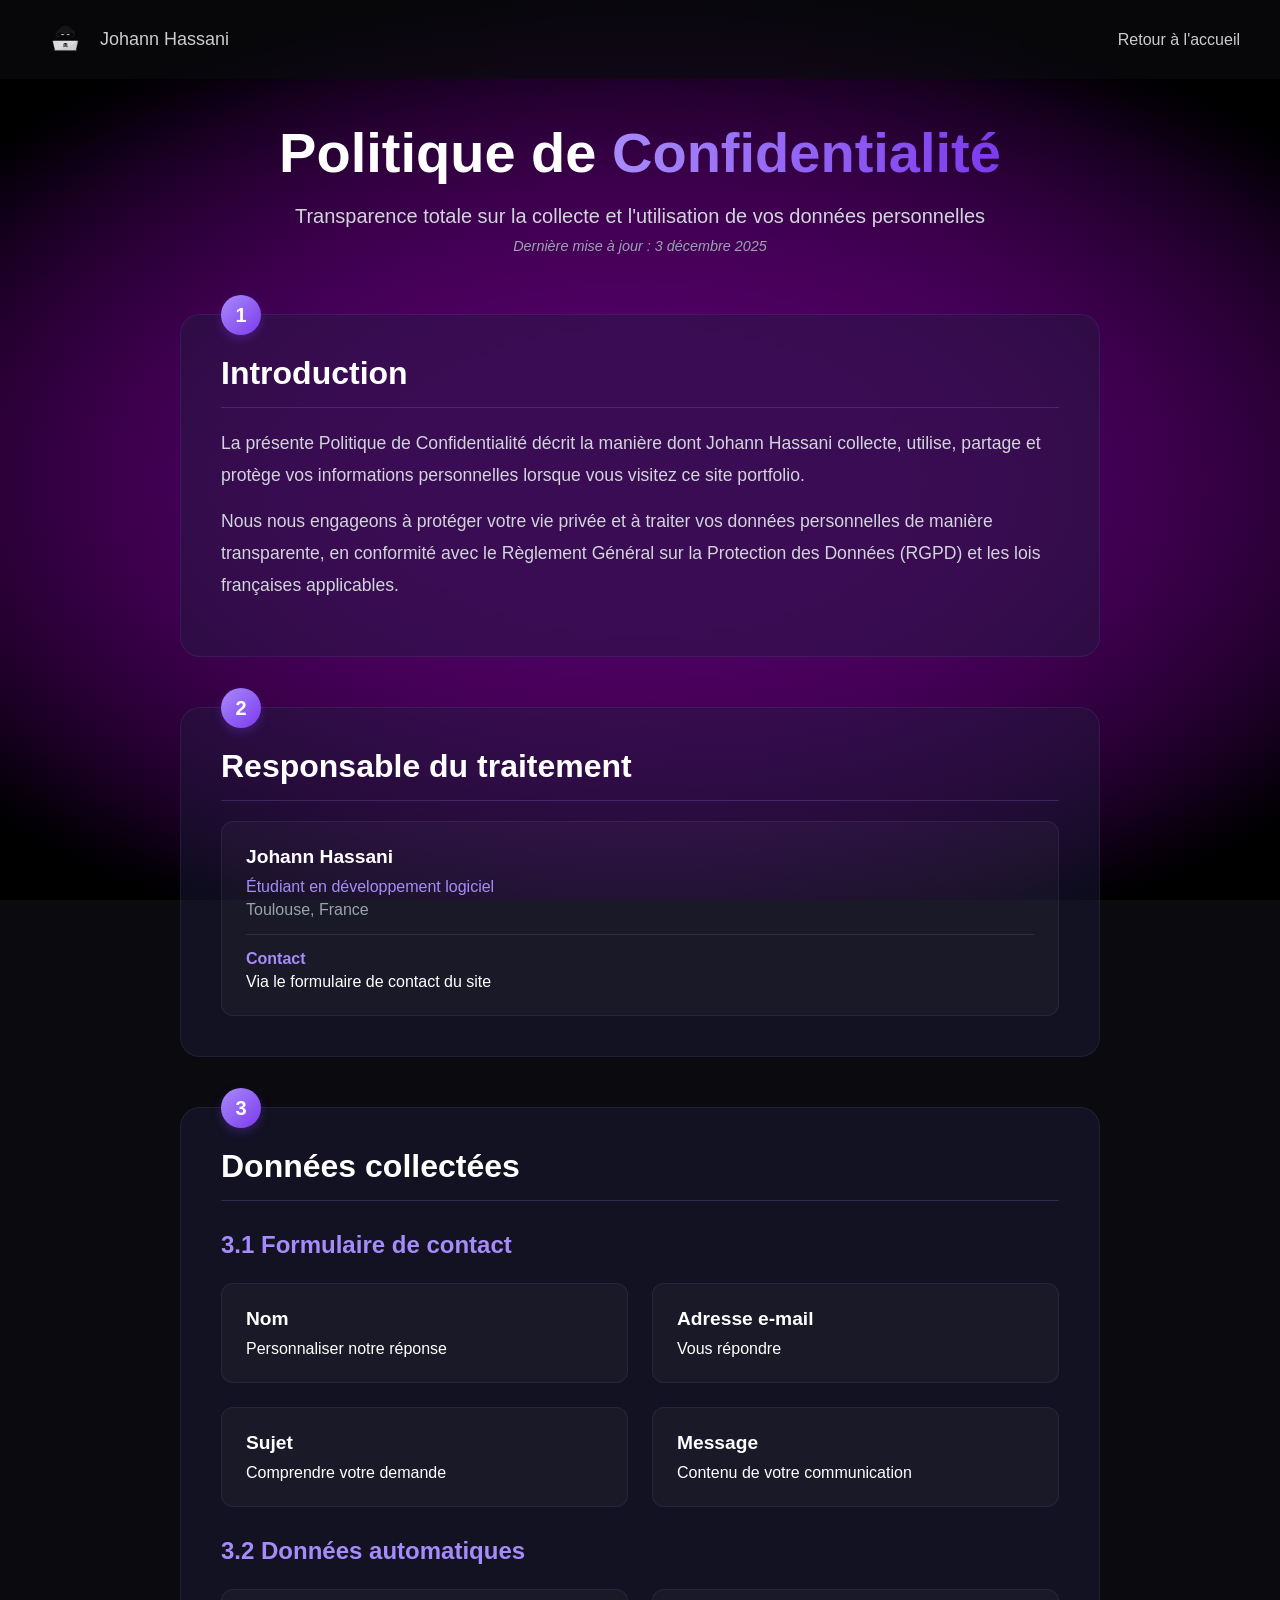
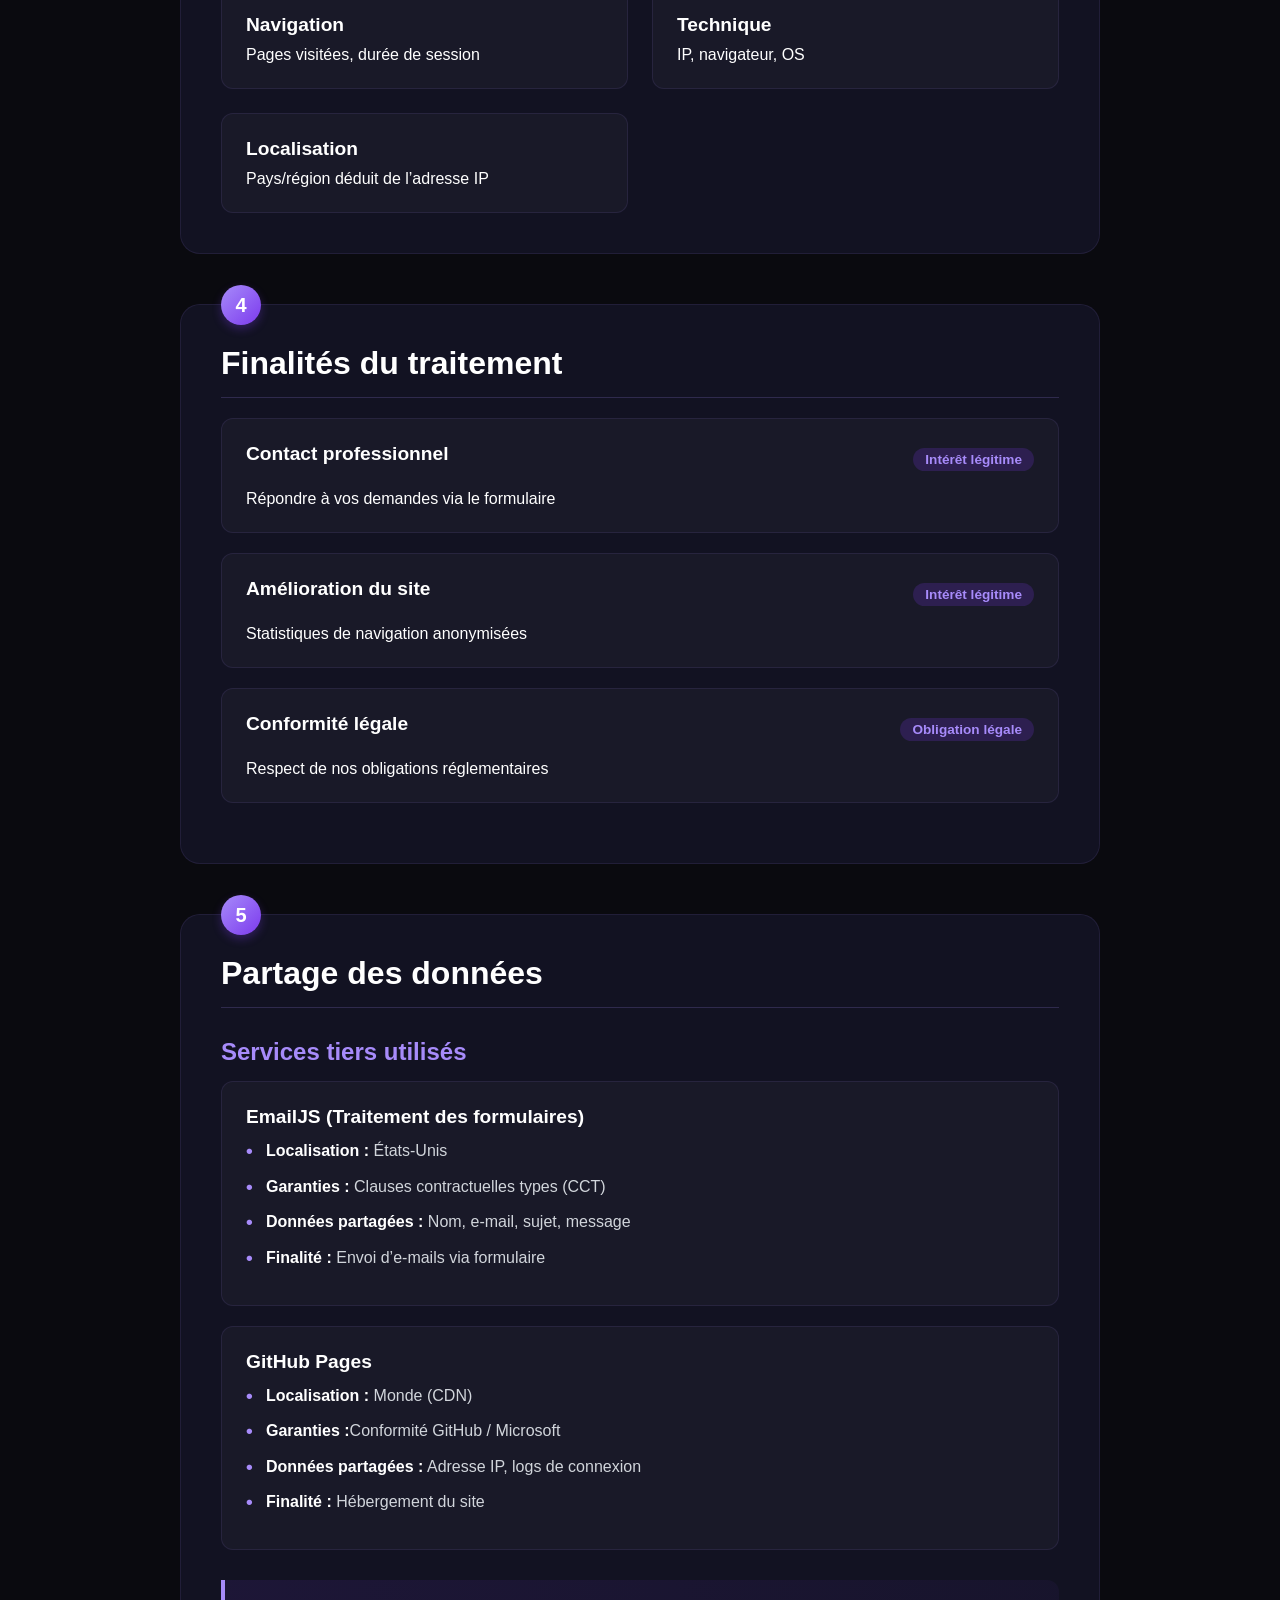
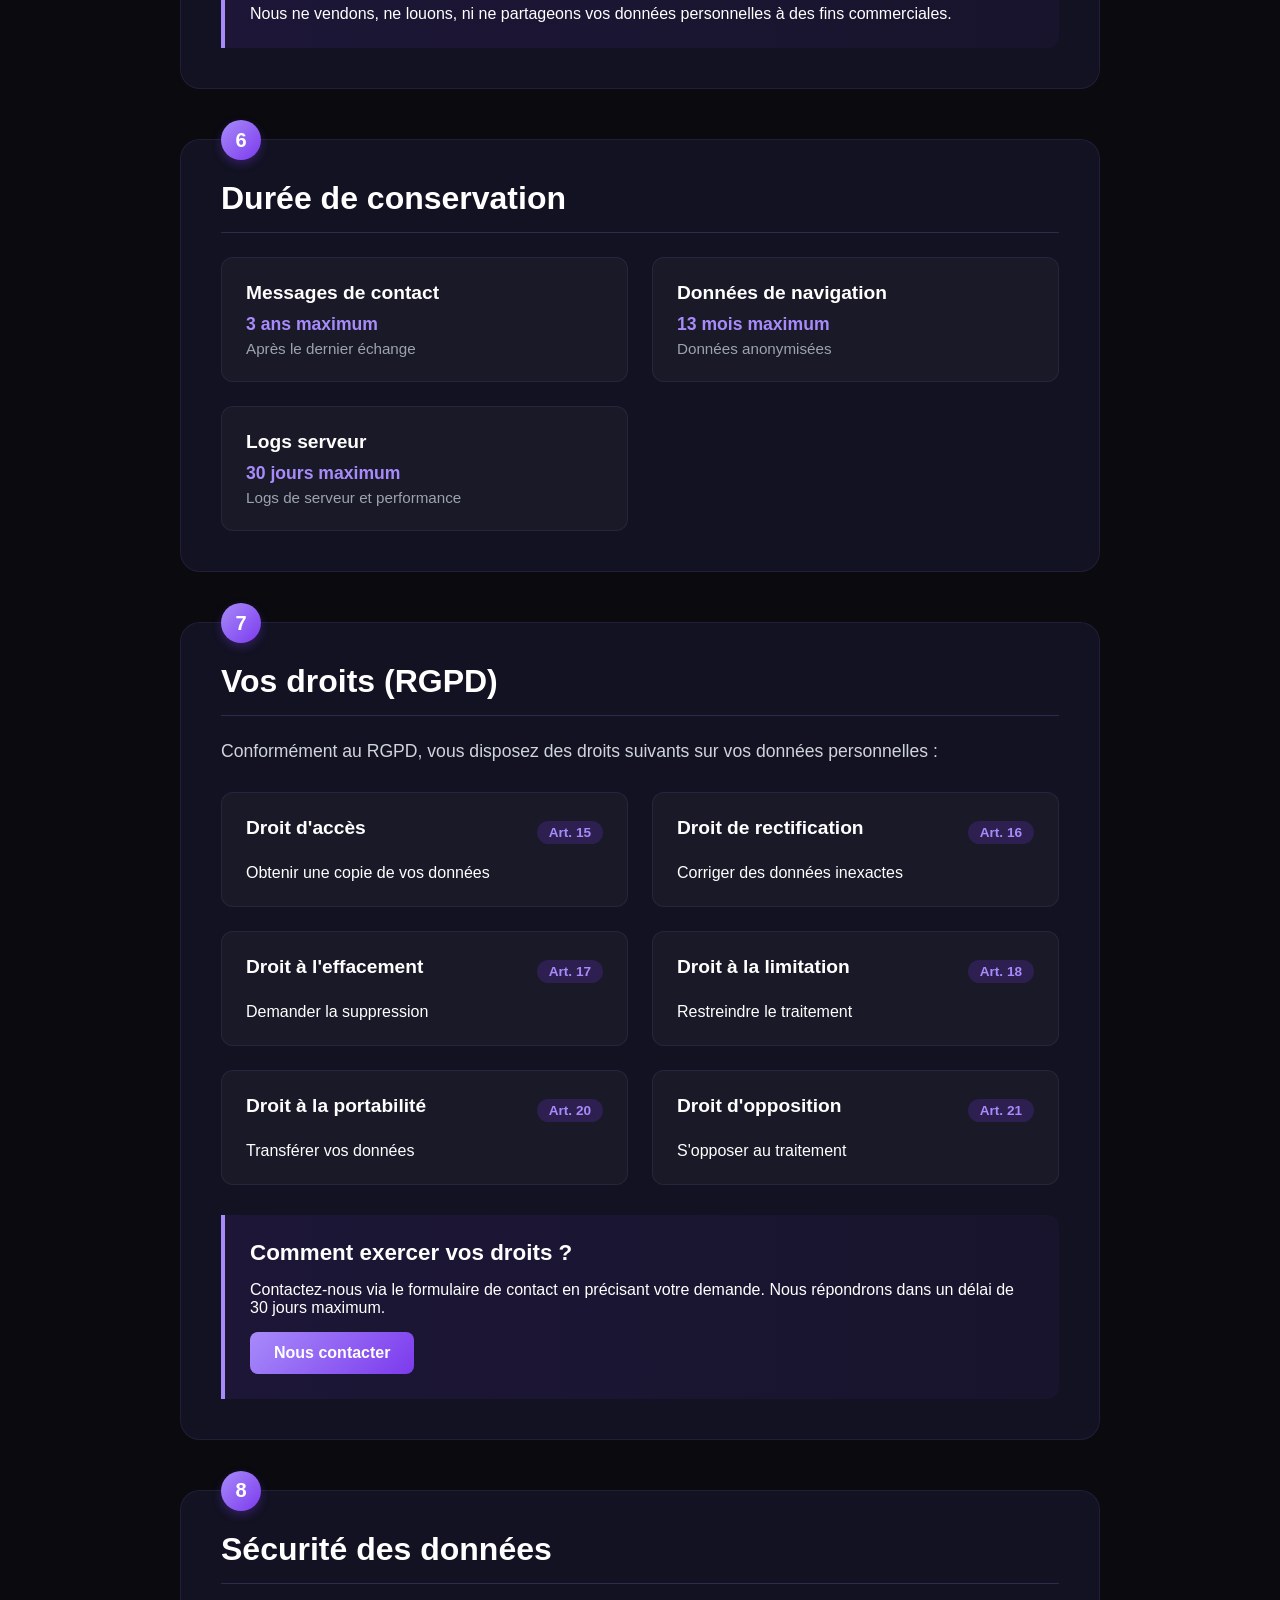
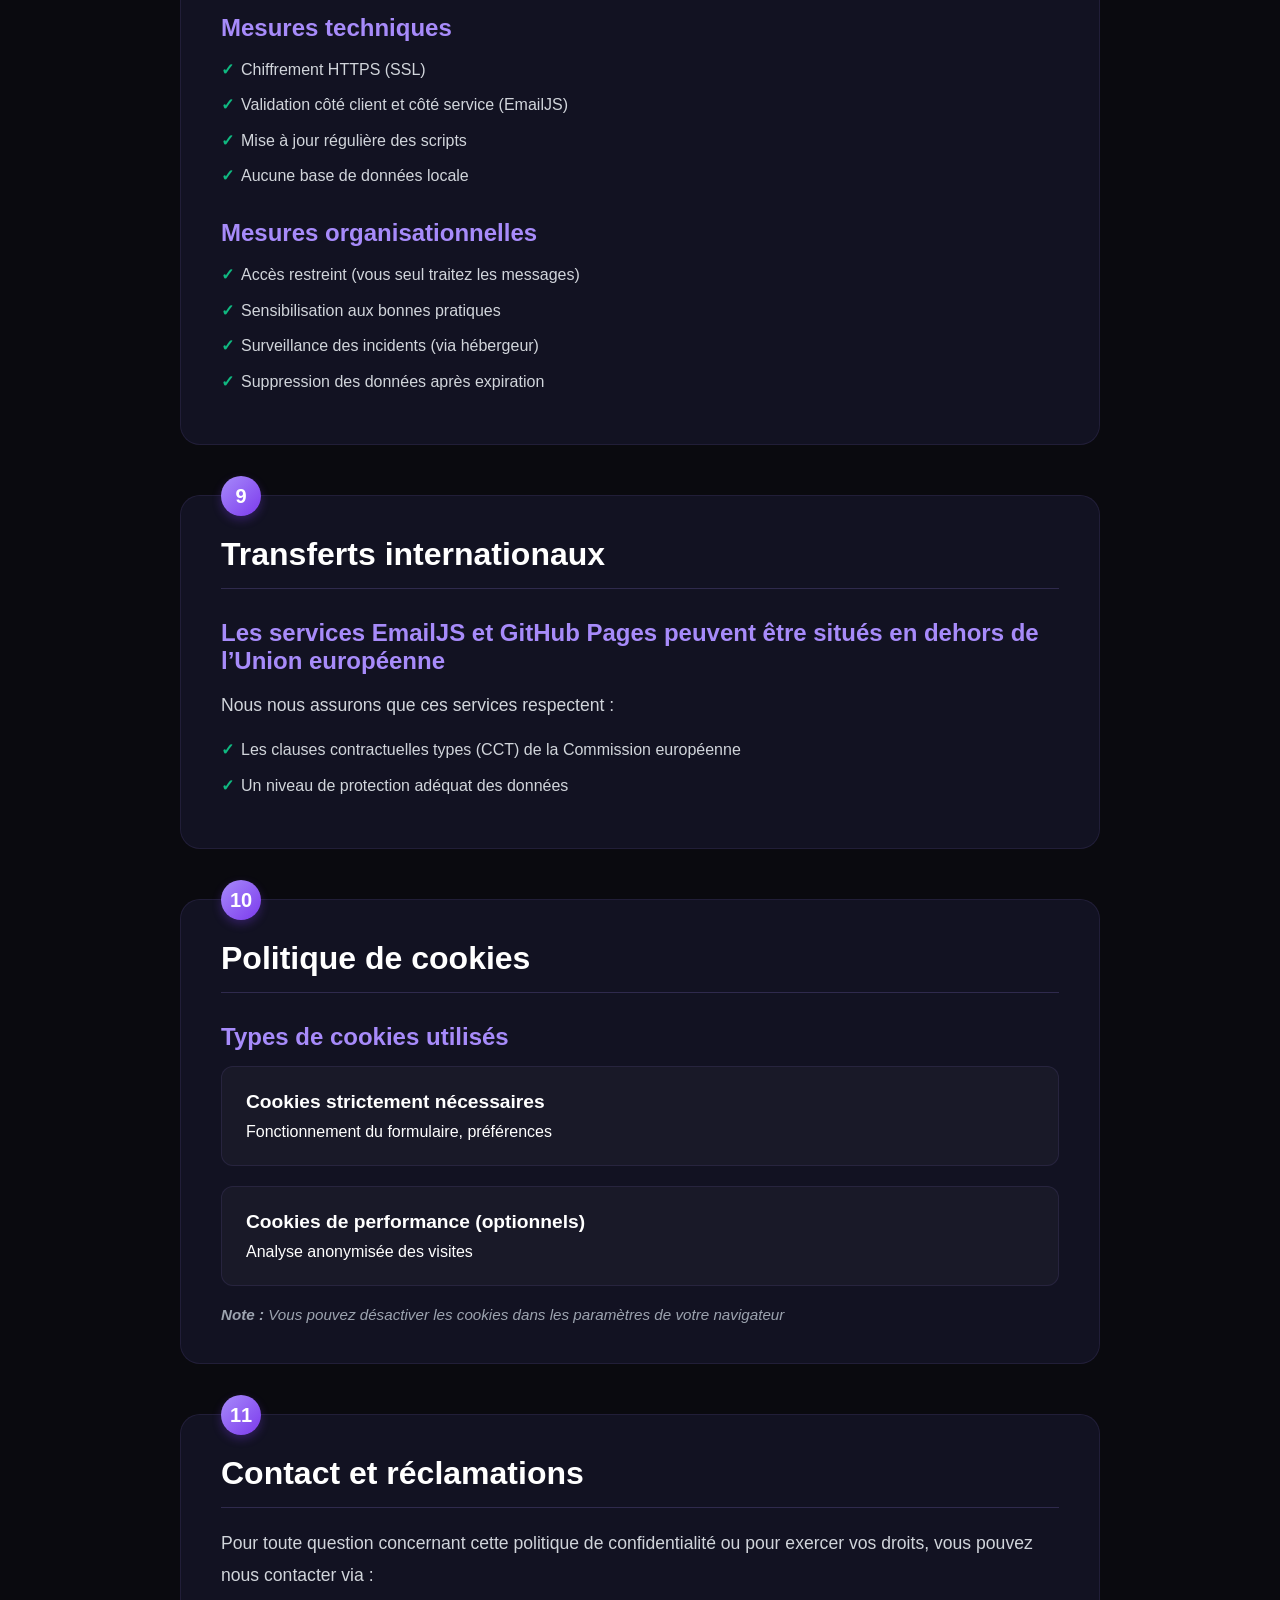
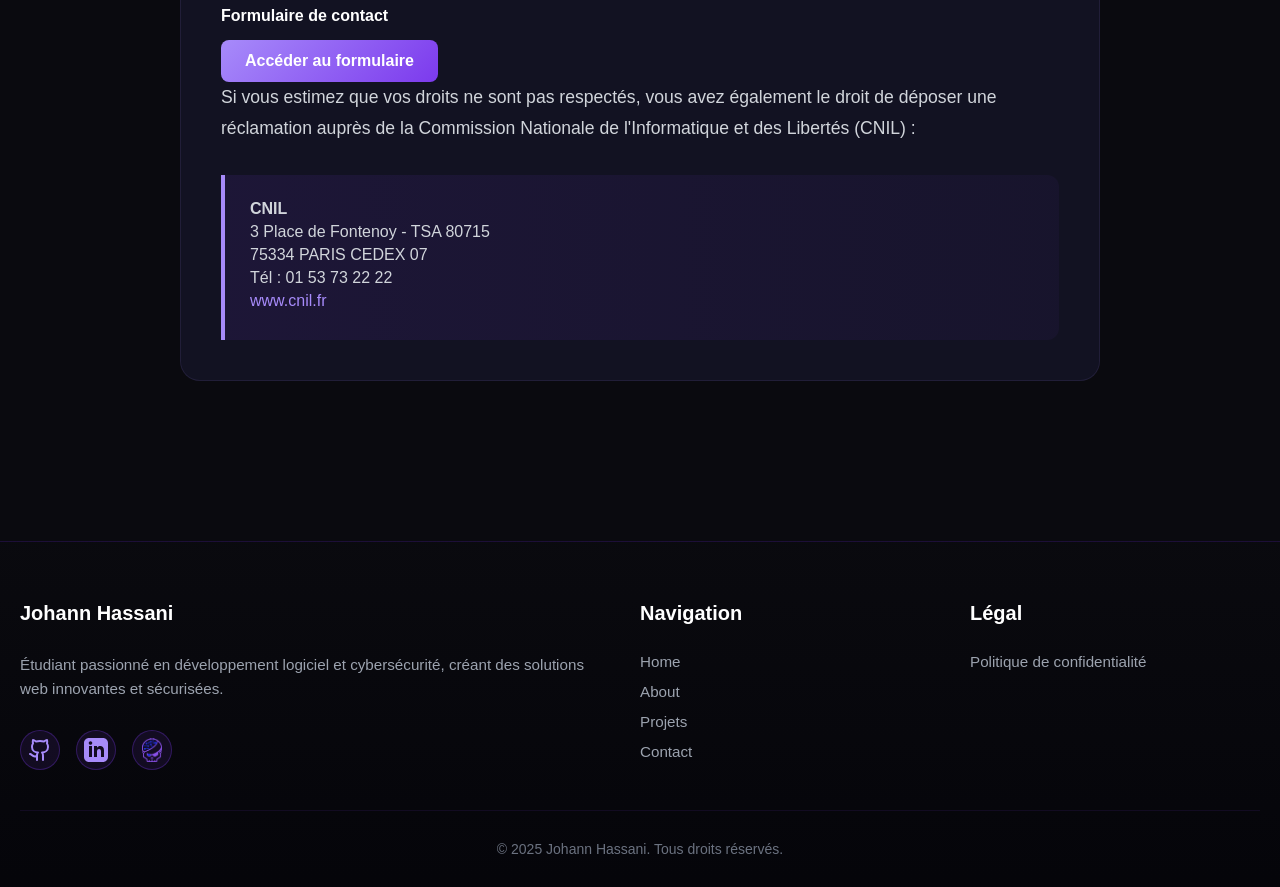
==== commit 5db547ef: "suppression des icons hackthebox" ====
--- a/privacy-policy.html
+++ b/privacy-policy.html
@@ -449,9 +449,7 @@
                   />
                 </svg>
               </a>
-              <a href="#contact" class="social-link" aria-label="Email">
-                <img src="img/hackthebox.svg" alt="" class="section-icon" />
-              </a>
+
               <a
                 href="https://www.root-me.org/Nawa-954130?lang=fr#301efb8ee84392e5b165408a23026961"
                 class="social-link"
--- a/style.css
+++ b/style.css
@@ -211,10 +211,10 @@
 }
 
 .mobile-nav-link:hover {
-  color: #a78bfa;
+  color: #ffffff;
   transform: translateX(12px) scale(1.05);
-  text-shadow: 0 0 20px rgba(167, 139, 250, 0.5);
-  background: rgba(124, 58, 237, 0.25);
+  text-shadow: 0 0 10px rgba(167, 139, 250, 0.8);
+  background: rgba(124, 58, 237, 0.35);
 }
 
 .mobile-nav-link:active {
@@ -833,6 +833,24 @@
   color: #d1d5db;
 }
 
+.code-block {
+  background: rgba(0, 0, 0, 0.4);
+  padding: 20px;
+  border-radius: 12px;
+  border: 1px solid rgba(167, 139, 250, 0.2);
+  margin: 15px 0;
+  overflow-x: auto;
+  font-family: 'Courier New', Courier, monospace;
+  font-size: 1rem;
+  line-height: 1.5;
+  color: #a78bfa;
+}
+
+.code-block code {
+  color: inherit;
+  font-family: inherit;
+}
+
 .list {
   font-size: 1.125rem;
   color: #a78bfa;
@@ -1318,14 +1336,14 @@
   display: block;
   background: rgba(34, 197, 94, 0.1);
   border: 2px solid rgba(34, 197, 94, 0.3);
-  color: #22c55e;
+  color: #4ade80;
 }
 
 .form-message.error {
   display: block;
   background: rgba(239, 68, 68, 0.1);
   border: 2px solid rgba(239, 68, 68, 0.3);
-  color: #ef4444;
+  color: #f87171;
 }
 
 /* Footer Section */
